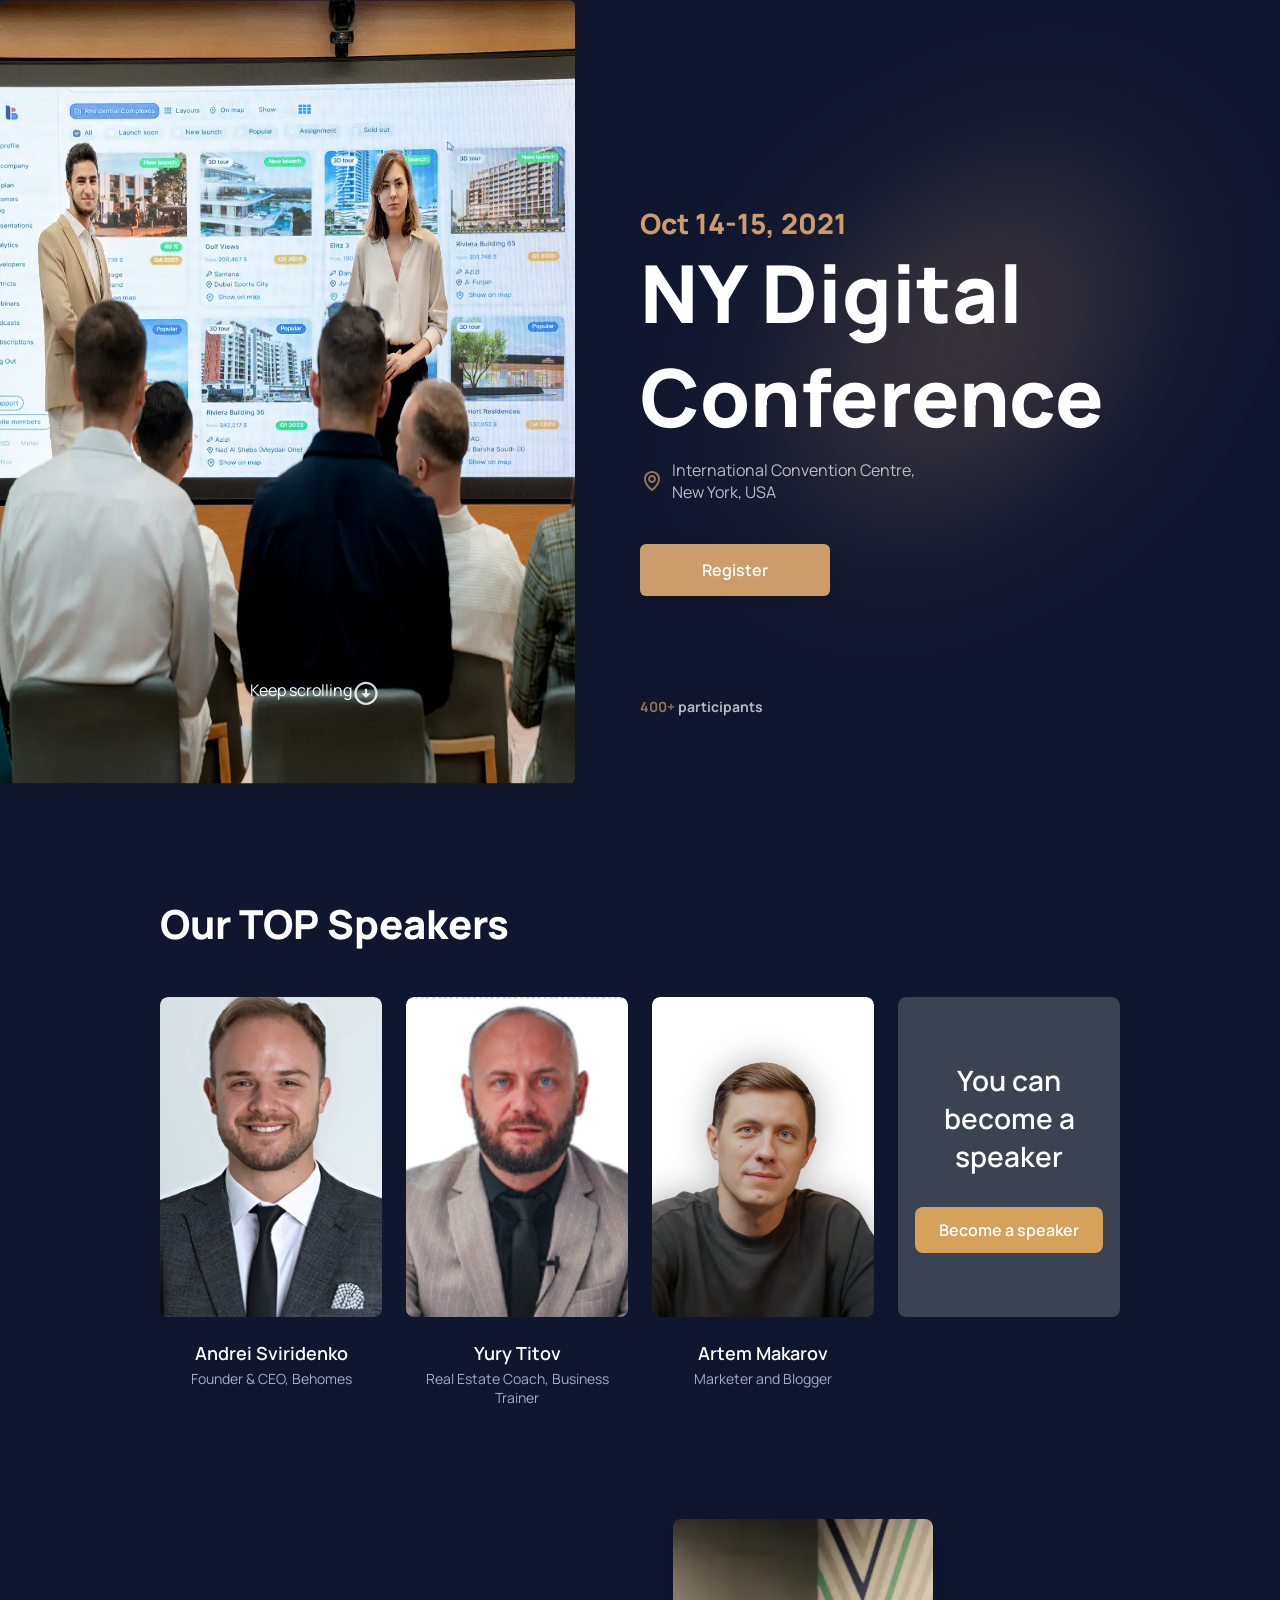
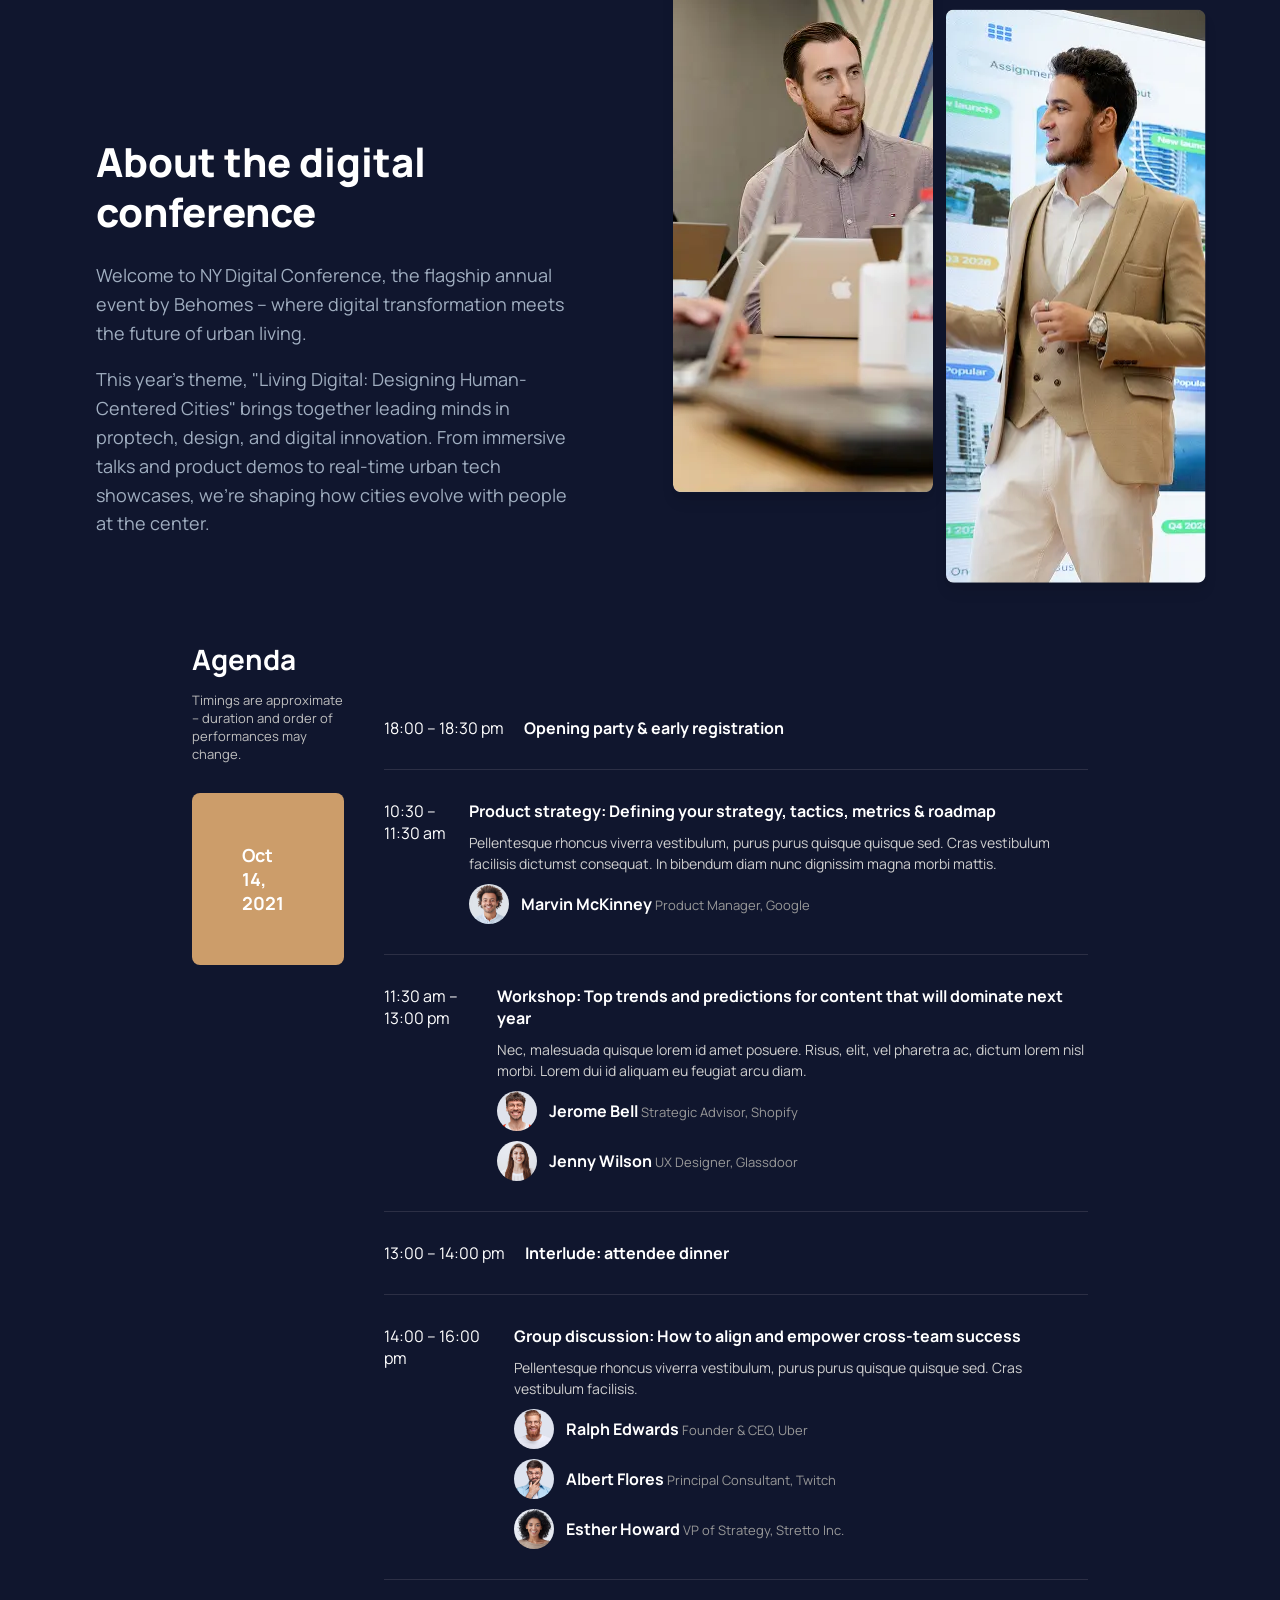
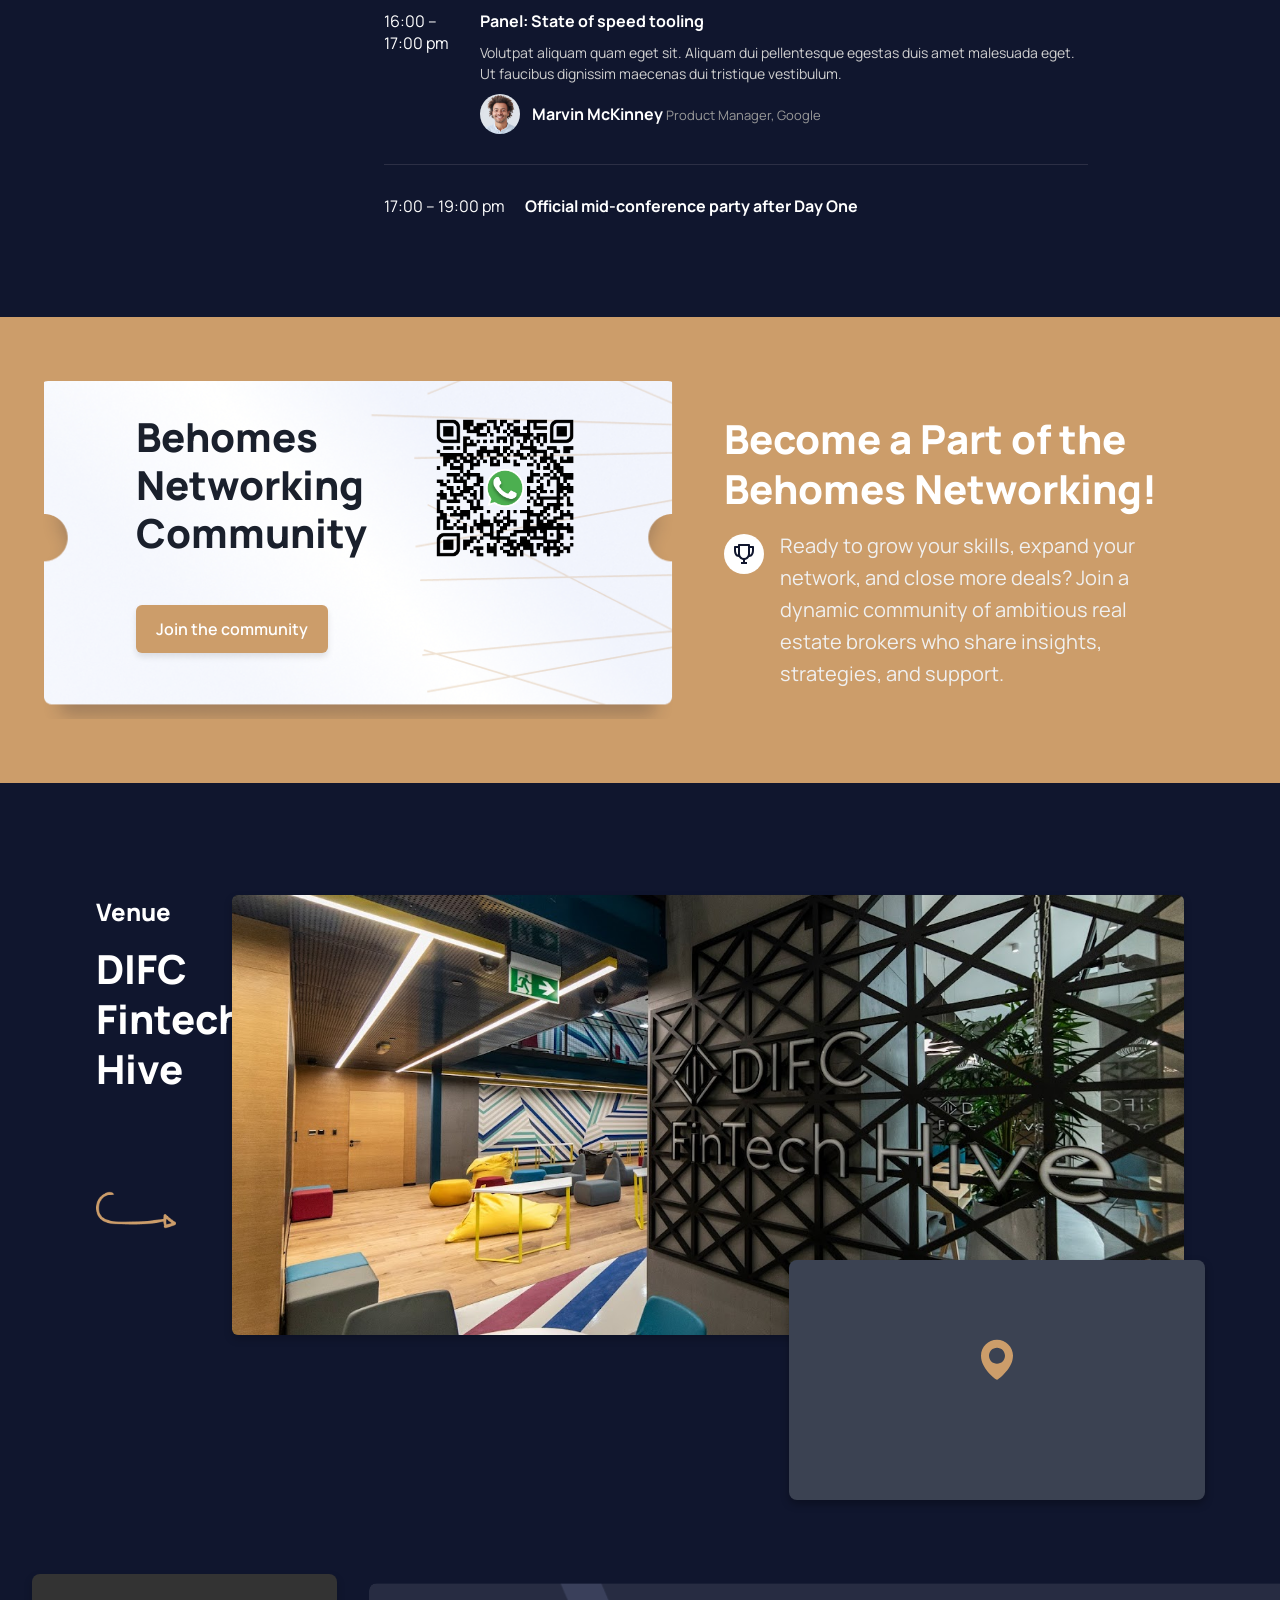
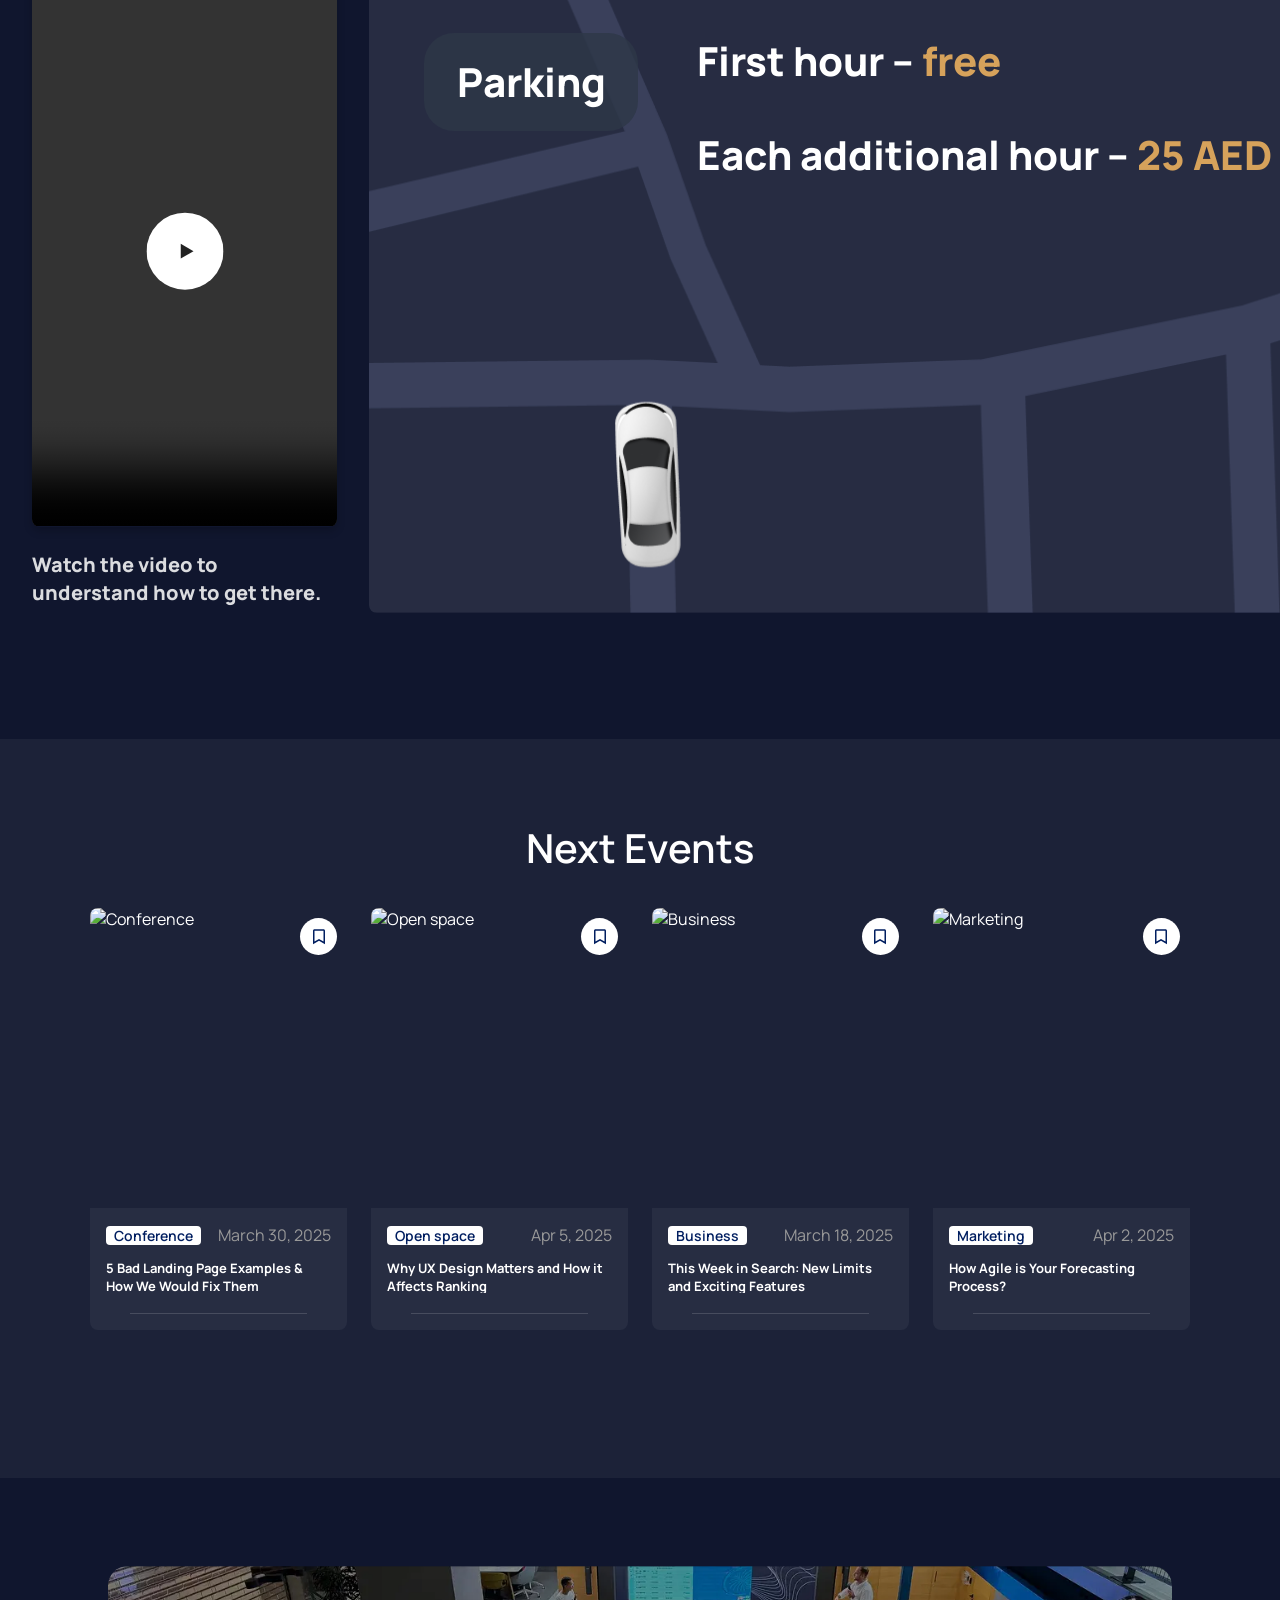
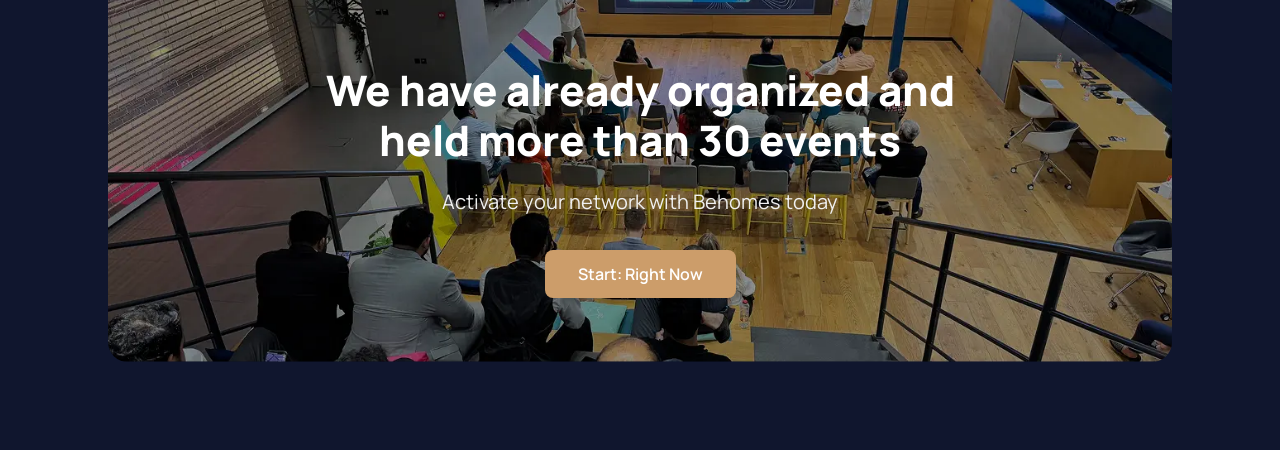
==== index.html @ 31ccacf6 "fixed" ====
<!DOCTYPE html>
<html lang="en">

<head>
    <meta charset="UTF-8" />
    <meta name="viewport" content="width=device-width, initial-scale=1.0" />

    <title>Behomes-project</title>
    <link rel="stylesheet" href="./style.css" />
    <!-- <link href="https://cdn.jsdelivr.net/npm/bootstrap-icons@1.10.5/font/bootstrap-icons.css" rel="stylesheet"> -->
    <link href="https://fonts.googleapis.com/css2?family=Manrope:wght@400;600;700&display=swap" rel="stylesheet">
</head>
<body>
    <!-- hero section -->
    <div class="digital-conference-section">
        <div class="conference-image-column">
            <img src="./images/12.png" alt="NY Digital Conference Event">
            <p class="scroll-hint">Keep scrolling<svg width="28" height="29" viewBox="0 0 28 29" fill="none"
                    xmlns="http://www.w3.org/2000/svg">
                    <g opacity="0.85">
                        <path
                            d="M14.0002 2.66455C7.56716 2.66572 2.3335 7.89938 2.3335 14.3324C2.3335 20.7642 7.56716 25.9979 14.0002 25.9991C20.4332 25.9991 25.6668 20.7654 25.6668 14.3324C25.6668 7.89938 20.4343 2.66572 14.0002 2.66455ZM14.0002 23.6657C8.854 23.6645 4.66683 19.4774 4.66683 14.3324C4.66683 9.18622 8.854 4.99905 14.0002 4.99788C19.1463 4.99905 23.3335 9.18622 23.3335 14.3324C23.3335 19.4785 19.1463 23.6657 14.0002 23.6657Z"
                            fill="white" />
                        <path
                            d="M15.1666 9.67261H12.8333V14.3393H9.32275L13.9953 19.0118L18.6666 14.3393H15.1666V9.67261Z"
                            fill="white" />
                    </g>
                </svg>
            </p>
        </div>
        <div class="conference-text-column">
            <span class="date">Oct 14-15, 2021</span>
            <h2 class="title">NY Digital<br>Conference</h2>
            <div class="location-description">
                <svg width="24" height="24" viewBox="0 0 24 24" fill="none" xmlns="http://www.w3.org/2000/svg">
                    <path
                        d="M12 14C14.206 14 16 12.206 16 10C16 7.794 14.206 6 12 6C9.794 6 8 7.794 8 10C8 12.206 9.794 14 12 14ZM12 8C13.103 8 14 8.897 14 10C14 11.103 13.103 12 12 12C10.897 12 10 11.103 10 10C10 8.897 10.897 8 12 8Z"
                        fill="#CC9D6A" />
                    <path
                        d="M11.4201 21.814C11.5941 21.938 11.7971 22 12.0001 22C12.2031 22 12.4061 21.938 12.5801 21.814C12.8841 21.599 20.0291 16.44 20.0001 10C20.0001 5.589 16.4111 2 12.0001 2C7.58909 2 4.00009 5.589 4.00009 9.995C3.97109 16.44 11.1161 21.599 11.4201 21.814ZM12.0001 4C15.3091 4 18.0001 6.691 18.0001 10.005C18.0211 14.443 13.6121 18.428 12.0001 19.735C10.3891 18.427 5.97909 14.441 6.00009 10C6.00009 6.691 8.69109 4 12.0001 4Z"
                        fill="#CC9D6A" />
                </svg>

                <span>International Convention Centre,<br>New York, USA</span>
            </div>
            <a href="#" class="register-button">Register</a>
            <span class="participants-count"><span>400+ </span>participants</span>
        </div>
    </div>

    <!-- Our top speakers -->
    <div class="speakers-container">
        <div class="speakers-header">
            <h2>Our TOP Speakers</h2>
        </div>

        <div class="speaker-grid">
            <div class="speaker-card">
                <img src="./images/speaker1.png" alt="Andrei Sviridenko">
                <h3>Andrei Sviridenko</h3>
                <p>Founder & CEO, Behomes</p>
            </div>


            <div class="speaker-card">
                <img src="./images/speaker2.png" alt="Yury Titov">
                <h3>Yury Titov</h3>
                <p>Real Estate Coach, Business Trainer</p>
            </div>


            <div class="speaker-card">
                <img src="./images/speaker3.png" alt="Artem Makarov">
                <h3>Artem Makarov</h3>
                <p>Marketer and Blogger</p>
            </div>


            <div class="speaker-card cta-card">
                <div class="cta-details ">
                    <p>You can become a speaker</p>
                    <a href="#" class="speaker-button">Become a speaker</a>
                </div>
            </div>
        </div>
    </div>
    <!-- About the digital conference -->
    <div class="about-conference-section">
        <div class="about-content">
            <h2>About the digital conference</h2>
            <p>Welcome to NY Digital Conference, the flagship annual event by Behomes – where digital transformation
                meets the future of urban living.</p>
            <p>This year's theme, "Living Digital: Designing Human-Centered Cities" brings together leading minds in
                proptech, design, and digital innovation. From immersive talks and product demos to real-time urban tech
                showcases, we're shaping how cities evolve with people at the center.</p>
        </div>
        <div class="about-images">
            <img src="./images/14.png" alt="Conference Participant 1" class="img-main">
            <img src="./images/13.png" alt="Conference Participant 2" class="img-overlap">
        </div>
    </div>
    <!-- Agenda section -->
    <div class="container-agenda">
        <div class="sidebar">
            <h2>Agenda</h2>
            <p>Timings are approximate – duration and order of performances may change.</p>
            <div class="date-box">Oct 14, 2021</div>
        </div>
        <div class="agenda">
            <div class="item">
                <div class="time">18:00 – 18:30 pm</div>
                <div class="content">
                    <h3>Opening party & early registration</h3>
                </div>
            </div>

            <div class="item">
                <div class="time">10:30 – 11:30 am</div>
                <div class="content">
                    <h3>Product strategy: Defining your strategy, tactics, metrics & roadmap</h3>
                    <p>
                        Pellentesque rhoncus viverra vestibulum, purus purus quisque quisque 
                        sed. Cras vestibulum facilisis dictumst consequat. In bibendum diam 
                        nunc dignissim magna morbi mattis.
                    </p>
                    <div class="speaker">
                        <img src="./images/1.jpg" alt="Marvin McKinney" />
                        <div>
                            <strong>Marvin McKinney</strong>
                            <span>Product Manager, Google</span>
                        </div>
                    </div>
                </div>
            </div>

            <div class="item">
                <div class="time">11:30 am – 13:00 pm</div>
                <div class="content">
                    <h3>Workshop: Top trends and predictions for content that will dominate next year</h3>
                    <p>
                        Nec, malesuada quisque lorem id amet posuere. Risus, elit, vel pharetra
                        ac, dictum lorem nisl morbi. Lorem dui id aliquam eu feugiat arcu diam.
                    </p>
                    <div class="speakers">
                        <div class="speaker">
                            <img src="./images/2.jpg" alt="Jerome Bell" />
                            <div>
                                <strong>Jerome Bell</strong>
                                <span>Strategic Advisor, Shopify</span>
                            </div>
                        </div>
                        <div class="speaker">
                            <img src="./images/3.jpg" alt="Jenny Wilson" />
                            <div>
                                <strong>Jenny Wilson</strong>
                                <span>UX Designer, Glassdoor</span>
                            </div>
                        </div>
                    </div>
                </div>
            </div>

            <div class="item">
                <div class="time">13:00 – 14:00 pm</div>
                <div class="content">
                    <h3>Interlude: attendee dinner</h3>
                </div>
            </div>

            <div class="item">
                <div class="time">14:00 – 16:00 pm</div>
                <div class="content">
                    <h3>Group discussion: How to align and empower cross-team success</h3>
                    <p>
                        Pellentesque rhoncus viverra vestibulum, purus purus quisque quisque sed. Cras vestibulum
                        facilisis.
                    </p>
                    <div class="speakers">
                        <div class="speaker">
                            <img src="./images/4.jpg" alt="Ralph Edwards" />
                            <div>
                                <strong>Ralph Edwards</strong>
                                <span>Founder & CEO, Uber</span>
                            </div>

                        </div>
                        <div class="speaker">
                            <img src="./images/5.jpg" alt="Albert Flores" />
                            <div>
                                <strong>Albert Flores</strong>
                                <span>Principal Consultant, Twitch</span>
                            </div>
                        </div>
                       
                        <div class="speaker">
                            <img src="./images/6.jpg" alt="Esther Howard" />
                            <div>
                                <strong>Esther Howard</strong>
                                <span>VP of Strategy, Stretto Inc.</span>
                            </div>
                        </div>
                    </div>
                </div>
            </div>

            <div class="item">
                <div class="time">16:00 – 17:00 pm</div>
                <div class="content">
                    <h3>Panel: State of speed tooling</h3>
                    <p>
                        Volutpat aliquam quam eget sit. Aliquam dui pellentesque egestas duis amet malesuada eget.
                        Ut faucibus dignissim maecenas dui tristique vestibulum.
                    </p>
                    <div class="speaker">
                        <img src="./images/1.jpg" alt="Marvin McKinney" />
                        <div>
                            <strong>Marvin McKinney</strong>
                            <span>Product Manager, Google</span>
                        </div>
                    </div>
                </div>
            </div>

            <div class="item">
                <div class="time">17:00 – 19:00 pm</div>
                <div class="content">
                    <h3>Official mid-conference party after Day One</h3>
                </div>
            </div>
        </div>
    </div>
    <!-- QRCode section -->
   <div class="networking-section">
        <div class="networking-container">
            <div class="qr-card-column">
                <img src="./images/bg.png" alt="White Background" class="background-image">
                <div class="qr-content-overlay">
                    <img src="./images/whatsup.png" alt="QR Code" class="qr-code">
                    <div class="text-button-group">
                        <h3>Behomes<br>Networking<br>Community</h3>
                        <a href="#" class="join-button">Join the community</a>
                    </div>
                </div>
            </div>

            <div class="networking-text-column">
                <h2>Become a Part of the<br>Behomes Networking!</h2>
                <div class="bullet-point">
                    <div class="icon-circle">
                        <svg width="20" height="20" viewBox="0 0 20 20" fill="none" xmlns="http://www.w3.org/2000/svg">
                            <path d="M19 2H16V1C16 0.447 15.553 0 15 0H5C4.447 0 4 0.447 4 1V2H1C0.447 2 0 2.447 0 3V6C0 10.31 1.799 12.91 4.819 13.012C5.699 14.521 7.215 15.609 9 15.91V18H7V20H13V18H11V15.91C12.784 15.608 14.301 14.52 15.181 13.012C18.201 12.91 20 10.31 20 6V3C20 2.447 19.553 2 19 2ZM2 6V4H4V10.021V10.83C2.216 10.078 2 7.299 2 6ZM10 14C7.794 14 6 12.206 6 10V2H14V10C14 12.206 12.206 14 10 14ZM16 10.83V10.021V4H18V6C18 7.299 17.784 10.078 16 10.83Z" fill="#10162E"/>
                        </svg>
                    </div>
                    <p>Ready to grow your skills, expand your network, and close more deals?
                    Join a dynamic community of ambitious real estate brokers who share insights, strategies, and
                        support.</p>
                </div>
            </div>
        </div> 
    </div>
    <!-- map section -->
    <div class="map-section">
        <div class="map-header">
            <h2>Venue</h2>
            <p>DIFC Fintech Hive</p>
            <img src="./images/arrow.png" alt="Arrow" class="arrow-image">
        </div>
        <div class="map-content">
            <img src="./images/16.jpg" alt="Venue Image">

            <div class="map-container">
                <iframe
                    src="https://www.google.com/maps/embed?pb=!1m18!1m12!1m3!1d3023.123456789012!2d-74.0060!3d40.7128!2m3!1f0!2f0!3f0!3m2!1i1024!2i768!4f13.1!3m3!1m2!1s0x89c259afc9a12345%3A0x123456789abcdef0!2sInternational%20Convention%20Centre%2C%20New%20York%2C%20USA!5e0!3m2!1sen!2sin!4v1616161616161"
                    width="100%" height="100%" style="border:0;" allowfullscreen="" loading="lazy"></iframe>
                                  <svg class="map-pin" width="32" height="41" viewBox="0 0 32 41" fill="none" xmlns="http://www.w3.org/2000/svg">
    <path fill-rule="evenodd" clip-rule="evenodd" d="M16.0002 40.6768C15.5942 40.6768 15.1882 40.5528 14.8402 40.3048C14.2322 39.8748 -0.0578239 29.5568 0.000176075 16.6668C0.000176075 7.85476 7.17817 0.676758 16.0002 0.676758C24.8222 0.676758 32.0002 7.85476 32.0002 16.6768C32.0582 29.5568 17.7682 39.8748 17.1602 40.3048C16.8122 40.5528 16.4062 40.6768 16.0002 40.6768ZM16 24.6768C20.4183 24.6768 24 21.095 24 16.6768C24 12.2585 20.4183 8.67676 16 8.67676C11.5817 8.67676 8 12.2585 8 16.6768C8 21.095 11.5817 24.6768 16 24.6768Z" fill="#CC9D6A"/>
  </svg>
            </div>
        </div>
    </div>
    <!-- parking section -->
    <div class="parking-section-container">
        <div class="parking-content-wrapper">
            <div class="video-block">
                <div class="video-wrapper">
                    <video controls>
                        <source src="https://www.w3schools.com/html/mov_bbb.mp4" type="video/mp4">
                        Your browser does not support the video tag.
                    </video>
                    <svg class="play-icon" width="77" height="78" viewBox="0 0 77 78" fill="none" xmlns="http://www.w3.org/2000/svg">
                        <rect y="0.678711" width="77" height="77" rx="38.5" fill="white"/>
                        <path d="M47 39.1787L34.25 46.5399L34.25 31.8175L47 39.1787Z" fill="#222222"/>
                    </svg>
                </div>
                <p class="video-caption">Watch the video to understand how to get there.</p>
            </div>

            <div class="image-text-block">
                <img src="./images/on map (2).png" alt="Parking Map Image">
                <div class="text-overlay">
                <div class="parking-keyword-box">
                    <h3>Parking</h3>
                </div>
                <div class="cost-details">
                    <p>First hour – <span class="highlight">free</span></p>
                    <br><br>
                    <p>Each additional hour – <span class="highlight">25 AED</span></p>
                </div>
                </div>
            </div>
        </div>
    </div>
    <!-- Next Event section -->
    <div class="containe-events">
        <h2 class="section-heading">Next Events</h2>
        <div class="grid-container">

            <!-- Event Card 1 -->
            <div class="event-card">
                <img src="./images/8.jpg" alt="Conference">
                <div class="card-icon">
                    <svg width="12" height="16" viewBox="0 0 12 16" fill="none" xmlns="http://www.w3.org/2000/svg">
<path d="M10.5 0.178711H1.5C0.67275 0.178711 0 0.851461 0 1.67871V5.63571V6.17871V15.1787L6 11.7497L12 15.1787V6.17871V5.63571V1.67871C12 0.851461 11.3273 0.178711 10.5 0.178711ZM10.5 12.5935L6 10.0225L1.5 12.5935V6.17871V5.63571V1.67871H10.5V5.63571V6.17871V12.5935Z" fill="#011E60"/>
</svg>

                </div>
                <div class="card-content">
                    <div class="card-meta">
                        <span class="tag-label">Conference</span>
                        <span>March 30, 2025</span>
                    </div>
                    <h3 class="card-title">5 Bad Landing Page Examples & How We Would Fix Them</h3>
                    <hr class="divider">
                </div>
                
            </div>

            <!-- Event Card 2 -->
            <div class="event-card">
                <img src="./images/9.jpg" alt="Open space">
                <div class="card-icon">
                    <svg width="12" height="16" viewBox="0 0 12 16" fill="none" xmlns="http://www.w3.org/2000/svg">
<path d="M10.5 0.178711H1.5C0.67275 0.178711 0 0.851461 0 1.67871V5.63571V6.17871V15.1787L6 11.7497L12 15.1787V6.17871V5.63571V1.67871C12 0.851461 11.3273 0.178711 10.5 0.178711ZM10.5 12.5935L6 10.0225L1.5 12.5935V6.17871V5.63571V1.67871H10.5V5.63571V6.17871V12.5935Z" fill="#011E60"/>
</svg>

                </div>
                <div class="card-content">
                    <div class="card-meta">
                        <span class="tag-label">Open space</span>
                        <span>Apr 5, 2025</span>
                    </div>
                    <h3 class="card-title">Why UX Design Matters and How it Affects Ranking</h3>
                      <hr class="divider">
                </div>
              
            </div>

            <!-- Event Card 3 -->
            <div class="event-card">
                <img src="./images/10.png" alt="Business">
                <div class="card-icon">
                   <svg width="12" height="16" viewBox="0 0 12 16" fill="none" xmlns="http://www.w3.org/2000/svg">
<path d="M10.5 0.178711H1.5C0.67275 0.178711 0 0.851461 0 1.67871V5.63571V6.17871V15.1787L6 11.7497L12 15.1787V6.17871V5.63571V1.67871C12 0.851461 11.3273 0.178711 10.5 0.178711ZM10.5 12.5935L6 10.0225L1.5 12.5935V6.17871V5.63571V1.67871H10.5V5.63571V6.17871V12.5935Z" fill="#011E60"/>
</svg>

                </div>
                <div class="card-content">
                    <div class="card-meta">
                        <span class="tag-label">Business</span>
                        <span>March 18, 2025</span>
                    </div>
                    <h3 class="card-title">This Week in Search: New Limits and Exciting Features</h3>
                    <hr class="divider">
                </div>
                
            </div>

            <!-- Event Card 4 -->
            <div class="event-card">
                <img src="./images/11.png" alt="Marketing">
                <div class="card-icon">
                 <svg width="12" height="16" viewBox="0 0 12 16" fill="none" xmlns="http://www.w3.org/2000/svg">
<path d="M10.5 0.178711H1.5C0.67275 0.178711 0 0.851461 0 1.67871V5.63571V6.17871V15.1787L6 11.7497L12 15.1787V6.17871V5.63571V1.67871C12 0.851461 11.3273 0.178711 10.5 0.178711ZM10.5 12.5935L6 10.0225L1.5 12.5935V6.17871V5.63571V1.67871H10.5V5.63571V6.17871V12.5935Z" fill="#011E60"/>
</svg>

                </div>
                <div class="card-content">
                    <div class="card-meta">
                        <span class="tag-label">Marketing</span>
                        <span>Apr 2, 2025</span>
                    </div>
                    <h3 class="card-title">How Agile is Your Forecasting <br> Process?</h3>
                    <hr class="divider">
                </div>
           
            </div>

        </div>
    </div>

    <!-- last section -->
    <div class="events-organized-section">
        <div class="content-wrapper">
            <h2>We have already organized and held more than 30 events</h2>
            <p>Activate your network with Behomes today</p>
            <a href="#" class="start-button">Start: Right Now</a>
        </div>
    </div>
</body>

</html>
---- style.css ----
/* hero section */
        html, body {
            margin: 0;
            padding: 0;
            overflow-x: hidden;
            width: 100%;
            background: #10162E;
            color: #ffffff;
            font-family: 'Manrope';
            }
       .digital-conference-section {
            display: flex;
            flex-direction: row;
            width: 100%;
            overflow: hidden;
            color: #ffffff;
            margin-bottom: 80px;
            box-sizing: border-box;
            max-height: 100vh;    
             
        }
        .conference-image-column {
            flex: 1;
            min-height: 300px; 
            position: relative;
            

        }
        .conference-image-column p {
            position: absolute;
            bottom: 60px;
            left:250px;
            font-size: 16px;
            font-family: 400;
            display: flex;
            
        }

        .conference-image-column img {
            width:100%;
            height:100%;
            border-radius: 6px;
            
        }
        .conference-text-column {
            flex: 1; 
            padding: 65px; 
            display: flex;
            flex-direction: column;
            justify-content: center;
            align-items: flex-start; 
            text-align: left;
            box-sizing: border-box;
            margin-top: 140px;
            position: relative; 
            z-index: 1;
              
        }
       .conference-text-column::before {
            content: "";
            position: absolute;
            top: 50%;
            left: 50%;
            width: 400px;
            height: 600px;
            background: radial-gradient(ellipse at center, rgba(204, 157, 106, 0.3) 0%, rgba(204, 157, 106, 0) 70%);
            transform: translate(-40%, -70%) rotate(45deg);
            filter: blur(60px);
            z-index: -1;
            pointer-events: none;
}
        .conference-text-column .date {
            font-weight: 800;
            font-size: 28px; 
            line-height: 130%;
            letter-spacing: 0px;
            color: #CC9D6A;
        }

        .conference-text-column .title {
            font-weight: 800;
            font-size: 80px; 
            line-height: 130%;
            letter-spacing: 0px;
            color: #ffffff;
            margin: 0;
        }

        .conference-text-column .location-description {
            display: flex;
            align-items: center; 
            gap: 0.5rem; 
            width: 100%;
            max-width: 440px; 
            height: 64px; 
            color: #ffffff;
            opacity: 0.7; 
            font-size: 1rem;
            font-weight: 400;
        }

        .conference-text-column .location-description svg {
            flex-shrink: 0; 
            width: 24px; 
            height: 24px; 
        }
        .register-button {
            width: 190px;
            height: 52px;
            border-radius: 6px;
            background: #CC9D6A; 
            color: #fff; 
            font-weight: 600;
            font-size: 1rem;
            text-decoration: none;
            display: flex;
            justify-content: center;
            align-items: center;
            transition: background-color 0.3s ease;
           margin-top: 31px;
            box-shadow: 0 4px 6px rgba(0, 0, 0, 0.1);
        }
        .participants-count {
            font-weight: 700;
            font-size: 14px; 
            line-height: 160%;
            letter-spacing: 0px;
            color: #ffffff;
            opacity: 0.7;
            margin-top: 100px;
        }
        .participants-count span{
            color: #CC9D6A;
        }

        @media (max-width: 1024px) {
        .digital-conference-section {
            flex-direction: column;
            position: relative;
        }

        .conference-image-column {
            width: 100%;
            height: 100vh;
        }

        .conference-image-column img {
            width: 100%;
            height: 100%;
            object-fit: cover;
        }

        .conference-text-column {
            position: absolute;
            bottom: 0;
            left: 0;
            padding: 1.5rem;
            width: 100%;
            background: linear-gradient(to top, rgba(0, 0, 0, 0.75), transparent);
            z-index: 2;
        }

        .conference-text-column .title {
            font-size: 1rem;
        }
        .participants-count {
            margin-top: 0.5rem;
        }
        .scroll-hint {
         opacity: 0;
        }
        
        }
/* <!-- Our top speakers --> */
.speakers-container {
    width: 80%;
    margin: auto;
    padding: 2rem;
    box-sizing: border-box;
}

.speakers-header {
    display: flex;
    align-items: center;
    margin-bottom: 46px;
    flex-wrap: wrap;
    gap: 1rem;
}

.speakers-header h2 {
    font-size: 40px;
    font-weight: 800;
    margin: 0;
}
.speaker-grid {
    display: grid;
    gap: 1.5rem;
    grid-template-columns: repeat(auto-fit, minmax(250px, 1fr));
}

@media (min-width: 640px) {
    .speaker-grid {
        grid-template-columns: repeat(2, 1fr);
    }
}

@media (min-width: 1024px) {
    .speaker-grid {
        grid-template-columns: repeat(4, 1fr);
    }
}

.speaker-card {
    border-radius: 0.5rem;
    overflow: hidden;
    padding-bottom: 1rem;
    text-align: center;
    display: flex;
    flex-direction: column;
    align-items: center;
}

.speaker-card.cta-card {
  .speaker-card.cta-card {
    background-color: #3b4252;
    padding: 0;
    justify-content: flex-start;
}
 
}
.speaker-card.cta-card .cta-details {
    width: 100%;
    height: 320px;
    display: flex;
    flex-direction: column;
    justify-content: center;
    align-items: center;
    border-radius: 0.5rem ;
    margin-bottom: 1rem;
    background-color: #3b4252;
}

.speaker-card.cta-card .cta-details .speaker-button {
    margin-top: 1rem;
    padding: 0.75rem 1.5rem;
    background-color: #d6a25b;
    color: #fff;
    border-radius: 0.5rem;
    text-decoration: none;
    font-weight: 600;
    font-size: 1rem;
    transition: background-color 0.3s ease;
}
.speaker-card.cta-card .cta-details p {
    font-size: 28px;
    font-weight: 600;
    margin-bottom: 1rem;
    color: #ffffff;
}
 .speaker-card img {
    width: 100%; 
    height: 320px;
    object-fit: cover;
    border-radius: 0.5rem ;
    margin-bottom: 1rem;
}

.cta-details {
    width: 100%; 
    height: 320px;
    border-radius: 0.5rem ;
    margin-bottom: 1rem;
    display: flex;
    flex-direction: column;
    justify-content: center;
    align-items: center;
}
.speaker-card h3 {
    font-size: 18px;
    font-weight: 600;
    margin: 0.5rem 0 0.25rem 0;
    color: #ffffff;
}

.speaker-card p {
    font-size: 14px;
    font-weight: 400;
    color: #a0aec0;
    margin: 0;
    padding: 0 1rem;
}

/* <!-- About the digital conference --> */
        .about-conference-section {

            width: 90%; 
            margin: 0 auto;
            padding: 2rem;
            display: flex;
            flex-direction: column; 
            align-items: center; 
            justify-content: center;
            gap: 3rem; 
            box-sizing: border-box;
        }

        .about-content {
            flex: 1; 
            max-width: 600px; 
            text-align: center; 
            margin-top: 185px;
        }

        .about-content h2 {
            font-weight: 800;
            font-size: 40px; 
            line-height: 125%;
            letter-spacing: 0px;
            margin-bottom: 1.5rem;
            color: #ffffff;
        }

        .about-content p {
            font-weight: 400;
            font-size: 18px;
            line-height: 160%;
            letter-spacing: 0px;
            color: #a0aec0; 
            margin-bottom: 1rem;
        }

        .about-images {
            position: relative;
            width: 511px; 
            height: 664px;
            flex-shrink: 0;
            box-sizing: border-box;
        }
        .about-images img {
            position: absolute;
            width: 260px; 
            height: 574px; 
            border-radius: 8px; 
            object-fit: cover;
            box-shadow: 0 10px 15px -3px rgba(0, 0, 0, 0.1), 0 4px 6px -2px rgba(0, 0, 0, 0.05);
           
        }
        .about-images .img-main {
            top: 90.34px; 
            left: 251px; 
            z-index: 2; 
            margin: 0 21.5px;
        }

        .about-images .img-overlap {
            top: 0;
            left: 0; 
            z-index: 1; 
        }

        /* Responsive adjustments for larger screens */
        @media (min-width: 768px) {
            .about-conference-section {
                flex-direction: row; 
                align-items: flex-start;
                gap: 4rem;
                padding: 4rem 2rem; 
            }

            .about-content {
                text-align: left; 
                padding-right: 2rem; 
            }

            .about-images {
                width: 511px;
                height: 664px;
                position: relative; 
                display: block;
                gap: 0; 
            }
            .about-images img {
                position: absolute;
                width: 260px; 
                height: 574px; 
            }
            .about-images .img-main {
                top: 90.34px; 
                left: 251px;
            }
            .about-images .img-overlap {
                top: 0; 
                left: 0; 
            }
        }

        /* Responsive adjustments for smaller screens */
        @media (max-width: 767px) {
            .about-conference-section {
                padding: 1.5rem;
                gap: 2rem; 
            }
            .about-content {
                max-width: 100%;
            }
            .about-content h2 {
                font-size: 32px;
            }
            .about-content p {
                font-size: 16px; 
            }

            .about-images {
                width: 100%; 
                height: auto; 
                position: static;
                flex-direction: column;
                gap: 24px; 
            }
            .about-images img {
                width: 100%; 
                height: 400px;
                object-fit: cover;
                position: static; 
            }
            /* Remove specific top/left positioning for mobile images */
            .about-images .img-main,
            .about-images .img-overlap {
                top: auto;
                left: auto;
                right: auto;
                bottom: auto;
            }
        }
/* <!-- Agenda section --> */

.container-agenda {
    width: 70%;
    display: flex;
    margin: 0 auto;
    padding: 40px 20px;
    margin-bottom: 30px;
}

.sidebar {
    width: 30%;
    padding-right: 40px;
}

.sidebar h2 {
    font-size: 28px;
    margin-bottom: 10px;
}

.sidebar p {
    font-size: 13px;
    color: #c0c0c0;
}

.date-box {
    background-color: #CC9D6A;
    color: white;
    padding: 50px;
    margin-top: 30px;
    font-weight: bold;
    font-size: 18px;
    width: fit-content;
    border-radius: 8px;
}

.agenda {
    display: flex;
    flex-direction: column;
    margin: 0;
    padding: 0;
}
.sidebar{
    margin-top: -70px;
}
.item {
    display: flex;
    gap: 20px;
}

.item {
  display: flex;
  align-items: flex-start;
  gap: 20px;
  padding-block: 30px; 
  border-bottom: 1px solid #2c2f45;
}

.item:last-child {
    border-bottom: none;
}


.item {
    display: flex;
    align-items: flex-start;
    gap: 20px;
    padding-bottom: 30px;
    border-bottom: 1px solid #2c2f45;
}

.content {
    display: flex;
    flex-direction: column;
    gap: 10px; 
}

.content h3 {
    margin: 0;
    font-size: 16px;
}

.content p {
    font-size: 14px;
    line-height: 1.5;
    color: #cfcfcf;
     margin: 0;
}
.speakers {
 display: flex;
    flex-direction: column;
    gap: 10px;
}

.speaker,
.speakers .speaker {
 display: flex;
    align-items: center;
    gap: 12px;
}

.speaker img {
    width: 40px;
    height: 40px;
    border-radius: 50%;
}

.speaker span {
    color: #999;
    font-size: 13px;
}




@media (max-width: 992px) {
    .container-agenda {
        flex-direction: column;
        width: 90%;
        padding: 20px;
    }

    .sidebar {
        width: 100%;
        padding-right: 0;
        margin-bottom: 30px;
        text-align: center;
    }

    .date-box {
        padding: 30px;
        font-size: 16px;
        margin: 20px auto 0;
    }

    .agenda {
        width: 100%;
        margin-top: 30px;
    }

    .item {
        flex-direction: column;
        align-items: flex-start;
    }

    .time {
        margin-bottom: 10px;
    }

    .speakers {
        flex-direction: column;
        gap: 10px;
    }
}


@media (max-width: 576px) {
    .date-box {
        padding: 20px;
        font-size: 14px;
    }

    .content h3 {
        font-size: 15px;
    }

    .content p {
        font-size: 13px;
    }

    .speaker img {
        width: 32px;
        height: 32px;
    }

    .speaker span {
        font-size: 12px;
    }
}
/* <!-- QRCode section --> */
        .networking-section {
            background-color: #CC9D6A;
            padding: 4rem 1.5rem;
            display: flex;
            justify-content: center;
            align-items: center;
            width: 100%;
            box-sizing: border-box;
        }

        .networking-container {
            max-width: 1200px;
            width: 100%;
            display: flex;
            flex-direction: column;
            gap: 3rem;
            align-items: center;
        }

        .qr-card-column {
            position: relative;
            width: 100%;
            max-width: 636px;
            height: 338px;
            display: flex;
            justify-content: center;
            align-items: center;
            flex-shrink: 0;
            box-sizing: border-box;
        }

        .qr-card-column .background-image {
            position: absolute;
            width: 100%;
            height: 100%;
            object-fit: cover;
            border-radius: 8px;
        }

        .qr-content-overlay {
            position: relative;
            z-index: 1;
            display: flex;
            flex-direction: column;
            align-items: flex-start; 
            justify-content: center; 
            width: 80%;
            height: 100%;
            padding: 1rem; 
            box-sizing: border-box;
            color: #1a202c;
        }

        .text-button-group {
            display: flex;
            flex-direction: column;
            align-items: center; 
            gap: 1rem;
        }

        .qr-content-overlay img.qr-code {
            position: static; 
            width: 120px; 
            height: 120px;
            object-fit: contain;
            margin: 1.5rem 0 1rem 0; 
            z-index: 2;
        }

        .qr-content-overlay h3 {
            font-family: 'Manrope', sans-serif;
            font-weight: 800;
            font-size: 2rem; 
            line-height: 1.2;
            margin: 0;
            text-align: center; 
            margin-bottom: 1rem; 
        }

        .join-button {
            background-color: #CC9D6A;
            color: #ffffff;
            padding: 13px 20px;
            border-radius: 6px;
            text-decoration: none;
            font-weight: 600;
            font-size: 16px;
            display: inline-block;
            transition: background-color 0.3s ease;
            box-shadow: 0 4px 6px rgba(0, 0, 0, 0.1);
            width: 80%; 
            max-width: 200px; 
            text-align: center;
        }

        .join-button:hover {
            background-color: #e0b06b;
        }

        .networking-text-column {
            flex: 1;
            text-align: center;
            max-width: 600px;
            color: #ffffff;
            display: flex;
            flex-direction: column;
            align-items: center;
        }

        .networking-text-column h2 {
            font-family: 'Manrope', sans-serif;
            font-weight: 800;
            font-size: 40px;
            line-height: 125%;
            letter-spacing: 0px;
            margin-bottom: 1rem;
        }

        .networking-text-column .bullet-point {
            display: flex;
            align-items: flex-start;
            gap: 1rem;
            margin-bottom: 1rem;
            color: #f0f0f0;
            text-align: left;
            width: 100%;
            max-width: 450px;
        }

        .networking-text-column .bullet-point .icon-circle {
            background-color: white;
            border-radius: 50%;
            width: 40px;
            height: 40px;
            display: flex;
            justify-content: center;
            align-items: center;
            flex-shrink: 0;
            margin-top: 0.25rem;
        }

        .networking-text-column .bullet-point svg {
            width: 20px;
            height: 20px;
            fill: #10162E;
        }

        .networking-text-column .bullet-point p {
            font-family: 'Manrope', sans-serif;
            font-weight: 400;
            font-size: 20px;
            line-height: 160%;
            letter-spacing: 0px;
            margin: 0;
        }
@media (min-width: 300px) and (max-width: 768px) {
    .qr-card-column {
        max-width: 636px;
        height: 450px;
       
    }
}


        @media (min-width: 768px) {
            .networking-container {
                flex-direction: row;
                justify-content: space-between;
                align-items: flex-start;
            }

            .qr-card-column {
                max-width: 636px;
                height: 338px;
            }

            .qr-content-overlay {
                padding: 2rem;
                flex-direction: column;
                align-items: flex-start; 
                justify-content: space-between; 
            }

            .text-button-group {
                align-items: flex-start; 
                gap: 0.5rem;
                margin-top: 0;
            }

            .qr-content-overlay h3 {
                text-align: left;
                font-size: 40px;
                margin-bottom: 40px; 
            }

            .qr-content-overlay img.qr-code {
                position: absolute; 
                top: 2rem;
                right: 2rem;
                width: 150px;
                height: 150px;
                margin: 0; 
            }

            .join-button {
                align-self: flex-start;
                width: auto; 
                max-width: none; 
            }

            .networking-text-column {
                text-align: left;
                align-items: flex-start;
            }
            .networking-text-column h2 {
                font-size: 40px;
            }
            .networking-text-column .bullet-point p {
                font-size: 20px;
            }
        }
        
        
/* map section */
        .map-section {
            width: 90%;
            max-width: 1296px;
            margin: 80px auto;
            display: flex;
            flex-direction: column;
            gap: 2rem;
            box-sizing: border-box;
            padding: 2rem;
            border-radius: 8px;
        }

        .map-header {
            width: 100%;
            text-align: center;
            display: flex;
            flex-direction: column;
            align-items: center;
            gap: 1rem;
        }
        .map-header h2 {
            font-family: 'Manrope', sans-serif;
            font-weight: 800;
            font-size: 24px;
            line-height: 140%;
            letter-spacing: 0px;
            color: #ffffff;
            margin: 0;
        }
        .map-header p {
            font-family: 'Manrope', sans-serif;
            font-weight: 800;
            font-size: 40px;
            line-height: 125%;
            letter-spacing: 0px;
            color: #ffffff;
            margin: 0;
        }
        .map-header .arrow-image {
            width: 80px;
            height: auto;
            margin-top: 60px;
        }
        .map-content {
            width: 100%;
            display: flex;
            flex-direction: column; 
            gap: 1.5rem;
            align-items: center; 
            position: relative; 
        }
        .map-pin {
  position: absolute;
  top: 50%; 
  left: 50%; 
  transform: translate(-50%, -100%); 
  z-index: 3;
  pointer-events: none;
}
        .map-content img {
            width: 100%;
            max-width: 952px;
            height: auto;
            border-radius: 6px;
            object-fit: cover;
            display: block;
            box-shadow: 0 4px 8px rgba(0, 0, 0, 0.2);
            position: relative; 
            z-index: 1;
        }
        .map-container {
            width: 100%; 
            max-width: 416px; 
            height: 240px;
            border-radius: 8px;
            overflow: hidden;
            box-shadow: 0 4px 8px rgba(0, 0, 0, 0.3);
            background-color: #3b4252;
            position: static; 
            transform: none; 
            margin: 0 auto; 
        }
        .map-container iframe {
            width: 100%;
            height: 100%;
            border: 0;
            display: block;
            filter: grayscale(100%) invert(80%);
            position: relative;
        }

        @media (min-width: 768px) {
            .map-section {
                flex-direction: row;
                gap: 2rem;
            }

            .map-header {
                width: 20%;
                text-align: left;
                align-items: flex-start;
                flex-direction: column;
            }

            .map-content {
                width: 80%;
                flex-direction: row;
                justify-content: flex-end;
                align-items: flex-start;
                position: relative;
            }

            .map-content img {
                width: 952px;
                height: 440px;
                position: absolute; 
                top: 0;
                right: 0;
                z-index: 1;
            }

            .map-container {
                position: absolute; 
                width: 416px; 
                height: 240px;
                bottom: -250px;
                left: 450px; 
                z-index: 2;
                transform: none; 
            }
        }

        @media (max-width: 767px) {
            .map-section {
                margin: 40px auto;
                padding: 1rem;
            }
            
            .map-header {
                flex-direction: column; 
                align-items: flex-start; 
                text-align: left;
                padding-left: 1rem; 
            }
            .map-header h2 {
                font-size: 1.5rem;
                margin-bottom: 0.5rem; 
            }
            .map-header p {
                font-size: 2rem; 
                line-height: 1.2;
            }
            .map-header .arrow-image {
                width: 60px; 
                margin-top: 1rem; 
                align-self: flex-start; 
            }
            
            .map-content {
                flex-direction: column; 
                align-items: center; 
                padding: 0 1rem; 
            }
            .map-content img {
                width: 100%; 
                height: auto; 
            }
            .map-container {
                width: 100%; 
                height: 200px;
                margin-top: 1.5rem; 
            }
        }
 /* <!-- parking section --> */
         .parking-section-container {
            max-width: 1296px;
            margin:  0 auto;
            display: flex;
            flex-direction: column;
            gap: 2rem;
            box-sizing: border-box;
          
        }

        .parking-content-wrapper {
            display: flex;
            width: 100%;
            gap: 2rem;
            border-radius: 8px;
            padding: 2rem;
            margin-top: 180px;
            align-items: center;
            overflow: hidden; 
            flex-wrap: wrap;
        }

        .video-wrapper {
            position: relative;
            padding-bottom: calc(634 / 350 * 100%);
            width: 100%;
            border-radius: 8px;
            overflow: hidden;
            box-shadow: 0 4px 8px rgba(0, 0, 0, 0.2);
         
        }

        .video-wrapper video {
            position: absolute;
            top: 0;
            left: 0;
            width: 100%;
            height: 100%;
            object-fit: cover;
        }
        .video-wrapper .play-icon {
            position: absolute;
            top: 50%;
            left: 50%;
            transform: translate(-50%, -50%);
            z-index: 3; 
            pointer-events: none; 
            transition: opacity 0.3s ease; 
        }
        .video-caption {
            font-weight: 800;
            font-size: 20px;
            line-height: 140%;
            letter-spacing: 0px;
            color: #ffffff;
            margin-top: 24px;
            width: 305px;
            height: 56px;
            opacity: 0.85;
            overflow: hidden;
            display: flex;
            align-items: center;
            justify-content: center;
            text-align: left;
        }
.video-block {
  max-width: 306px;
  display: flex;
  flex-direction: column;
  align-items: center;
  text-align: center;
}

.image-text-block {
  flex: 1;
  position: relative;
  border-radius: 8px;
  overflow: hidden;
  
}

        .image-text-block img {
            width: 100%;
            border-radius: 8px;
        }

       

        .parking-keyword-box {
            background-color: rgba(45, 55, 72, 0.8);
            border-radius: 30px;
            padding: 24px 32px;
            width: 214px;
            height: 98px;
            box-sizing: border-box;
            display: flex;
            justify-content: center;
            align-items: center;
            z-index: 2;
            position: absolute;
            top: 49.7px;
            left: 55px;
            gap: 10px;
        }

        .parking-keyword-box h3 {
            font-weight: 800;
            font-size: 40px;
            line-height: 125%;
            letter-spacing: 0px;
            margin: 0;
            color: #ffffff;
            text-align: center;
        }

        .cost-details {
            width: 587px;
            height: 150px;
            display: flex;
            flex-direction: column;
            justify-content: center;
            align-items: flex-start;
            box-sizing: border-box;
            z-index: 2;
            position: absolute;
            top: 49.7px;
            left: 328px;
        }

        .cost-details p {
            font-weight: 800;
            font-size: 40px;
            line-height: 125%;
            letter-spacing: 0px;
            margin: 0;
            color: #ffffff;
            text-align: left;
        }

        .cost-details .highlight {
            color: #d6a25b;
            font-weight: 800;
        }
.text-overlay {
    position: absolute;
    top: 0;
    left: 0;
    padding: 1rem;
    width: 100%;
    height: 100%;
    display: flex;
    flex-direction: column;
    justify-content: flex-start;
    align-items: flex-start;
    pointer-events: none; 
    z-index: 2;
}

.text-overlay .parking-keyword-box,
.text-overlay .cost-details {
    pointer-events: auto; 
}
@media (max-width: 1024px) {
  .parking-content-wrapper {
    flex-direction: column;
  align-items: center;
    gap: 2rem;
  }

  .cost-details {
    position: static;
    width: 100%;
    max-width: 100%;
    height: auto;
    padding: 1rem 0;
    align-items: center;
  }

  .cost-details p {
    font-size: 24px;
    text-align: center;
  }

  .parking-keyword-box {
    position: static;
    width: 100%;
    max-width: 300px;
    height: auto;
    padding: 1rem;
    margin-bottom: 1rem;
    align-self: center;
  }

  .parking-keyword-box h3 {
    font-size: 32px;
  }

  .video-block,
  .image-text-block {
    width: 100%;
    max-width: 100%;
  }


  .image-text-block img {
    width: 100%;
    height: auto;
    object-fit: cover;
  }
}

@media (max-width: 768px) {
  .video-caption {
    font-size: 16px;
    width: 100%;
    height: auto;
    text-align: center;
  }

  .cost-details p {
    font-size: 20px;
  }

  .parking-keyword-box h3 {
    font-size: 28px;
  }

  .play-icon {
    width: 50px;
    height: 50px;
  }
}
@media (max-width: 768px) {
    .text-overlay {
        justify-content: center;
        align-items: center;
        padding: 1rem;
        text-align: center;
    }

    .parking-keyword-box,
    .cost-details {
        position: static !important;
        background-color: transparent;
        border-radius: 12px;
        padding: 12px 16px;
        margin-bottom: 1rem;
        width: 90%;
    }

    .cost-details p {
        font-size: 16px;
        line-height: 1.4;
    }

    .parking-keyword-box h3 {
        font-size: 20px;
    }
}
@media (max-width: 480px) {
  .cost-details p {
    font-size: 18px;
    line-height: 1.4;
  }

  .parking-keyword-box {
    padding: 0.75rem;
    border-radius: 20px;
  }

  .parking-keyword-box h3 {
    font-size: 24px;
  }
}

/* <!-- Next Event section --> */
        .containe-events {
            width: 100%;
            margin-bottom: 80px;
            margin-top: 80px;
            background-color: #1C2238;
            padding: 3rem 2rem; 
            box-sizing: border-box;
        }

        .section-heading {
            font-size: 40px;
            font-weight: 600;
            color: #ffffff;
            text-align: center;
   
        }

        .grid-container {
            width: 90.42%;
            margin: 0 auto; 
            display: grid;
            gap: 1.5rem;
            grid-template-columns: repeat(1, minmax(0, 1fr));
            margin-bottom: 100px;
                 
        }

        @media (min-width: 768px) {
            .grid-container {
                grid-template-columns: repeat(2, minmax(0, 1fr));
            }
        }

        @media (min-width: 1024px) {
            .grid-container {
                grid-template-columns: repeat(4, minmax(0, 1fr));
            }
        }


        .event-card {
            position: relative;
        }

        .event-card img {
            width: 100%;
            height: 300px;
            object-fit: cover;
            border-radius: 8px 8px 0 0;
            margin: 0;
            display: block;
        }

        .card-icon {
            position: absolute;
            top: 0.625rem;
            right: 0.625rem;
            background-color: white;
            border-radius: 100px;
            padding: 0.5px;
            display: flex;
            align-items: center;
            justify-content: center;
            width: 36px;
            height: 36px;
            color: #011E60;

        }

        .card-icon svg {
            fill: currentColor;
        }

        .card-content {
            padding: 1rem;
            background-color: #272D42; 
            margin: 0;
            border-radius: 0  0 8px 8px;
        }

        .card-meta {
            display: flex;
            justify-content: space-between;
            align-items: center;   
        }
      .card-meta > span + span {
    color: #999;
}

        .card-title {
            font-size: 13px;
            color: #ffffff;
            overflow: hidden;
            text-overflow: ellipsis;
            height: 2.6em; 
        }

        .tag-label {
            background-color: #ffffff;
            color: #011E60;
            padding:0 8px;
            border-radius: 0.25rem;
            font-size: 14px;
            font-weight: 600;
        }

 
        .divider {
            width: calc(100% - 48px);
            margin: 20px 24px 0 24px;  
            opacity: 0.15;
            border: none;
            border-top: 1px solid #ffffff; 
}


        /* Responsive adjustments for mobile padding */
        @media (max-width: 767px) {
            .containe-events {
                padding: 2rem 1rem; 
            }
            .section-heading {
                font-size: 1.75rem; 
            }
        }
/* last section */
        .events-organized-section {
            max-width: 1000px; 
            margin: 88px auto;
            background-image: url('./images/15.png'); 
            background-size: cover;
            background-position: center;
            background-repeat: no-repeat;
            border-radius: 20px;
            padding: 4rem 2rem;
            display: flex;
            justify-content: center;
            align-items: center;
            text-align: center;
            position: relative;
        }
        .content-wrapper {
            position: relative;
            z-index: 2; 
            max-width: 700px;
        }

        .events-organized-section h2 {
            font-size: 42px;
            font-weight: 800;
            margin-bottom: 1rem;
            color: #ffffff;
            line-height: 1.2;
        }

        .events-organized-section p {
            font-size: 20px;
            font-weight: 400;
            color: #f0f0f0;
            margin-bottom: 2rem;
            line-height: 1.6;
        }

        .start-button {
            background-color: #CC9D6A; 
            color: white; 
            padding:13px 33px;
            border-radius: 8px;
            text-decoration: none;
            font-weight: 600;
            font-size: 16px;
            display: inline-block;
            transition: background-color 0.3s ease;
            box-shadow: 0 4px 6px rgba(0, 0, 0, 0.1);
        }
        /* Responsive adjustments */
        @media (max-width: 768px) {
            .events-organized-section {
                padding: 3rem 1rem;
            }

            .events-organized-section h2 {
                font-size: 2rem; 
            }

            .events-organized-section p {
                font-size: 1rem; 
            }

            .start-button {
                padding: 0.6rem 1.5rem; 
                font-size: 1rem; 
            }
        }
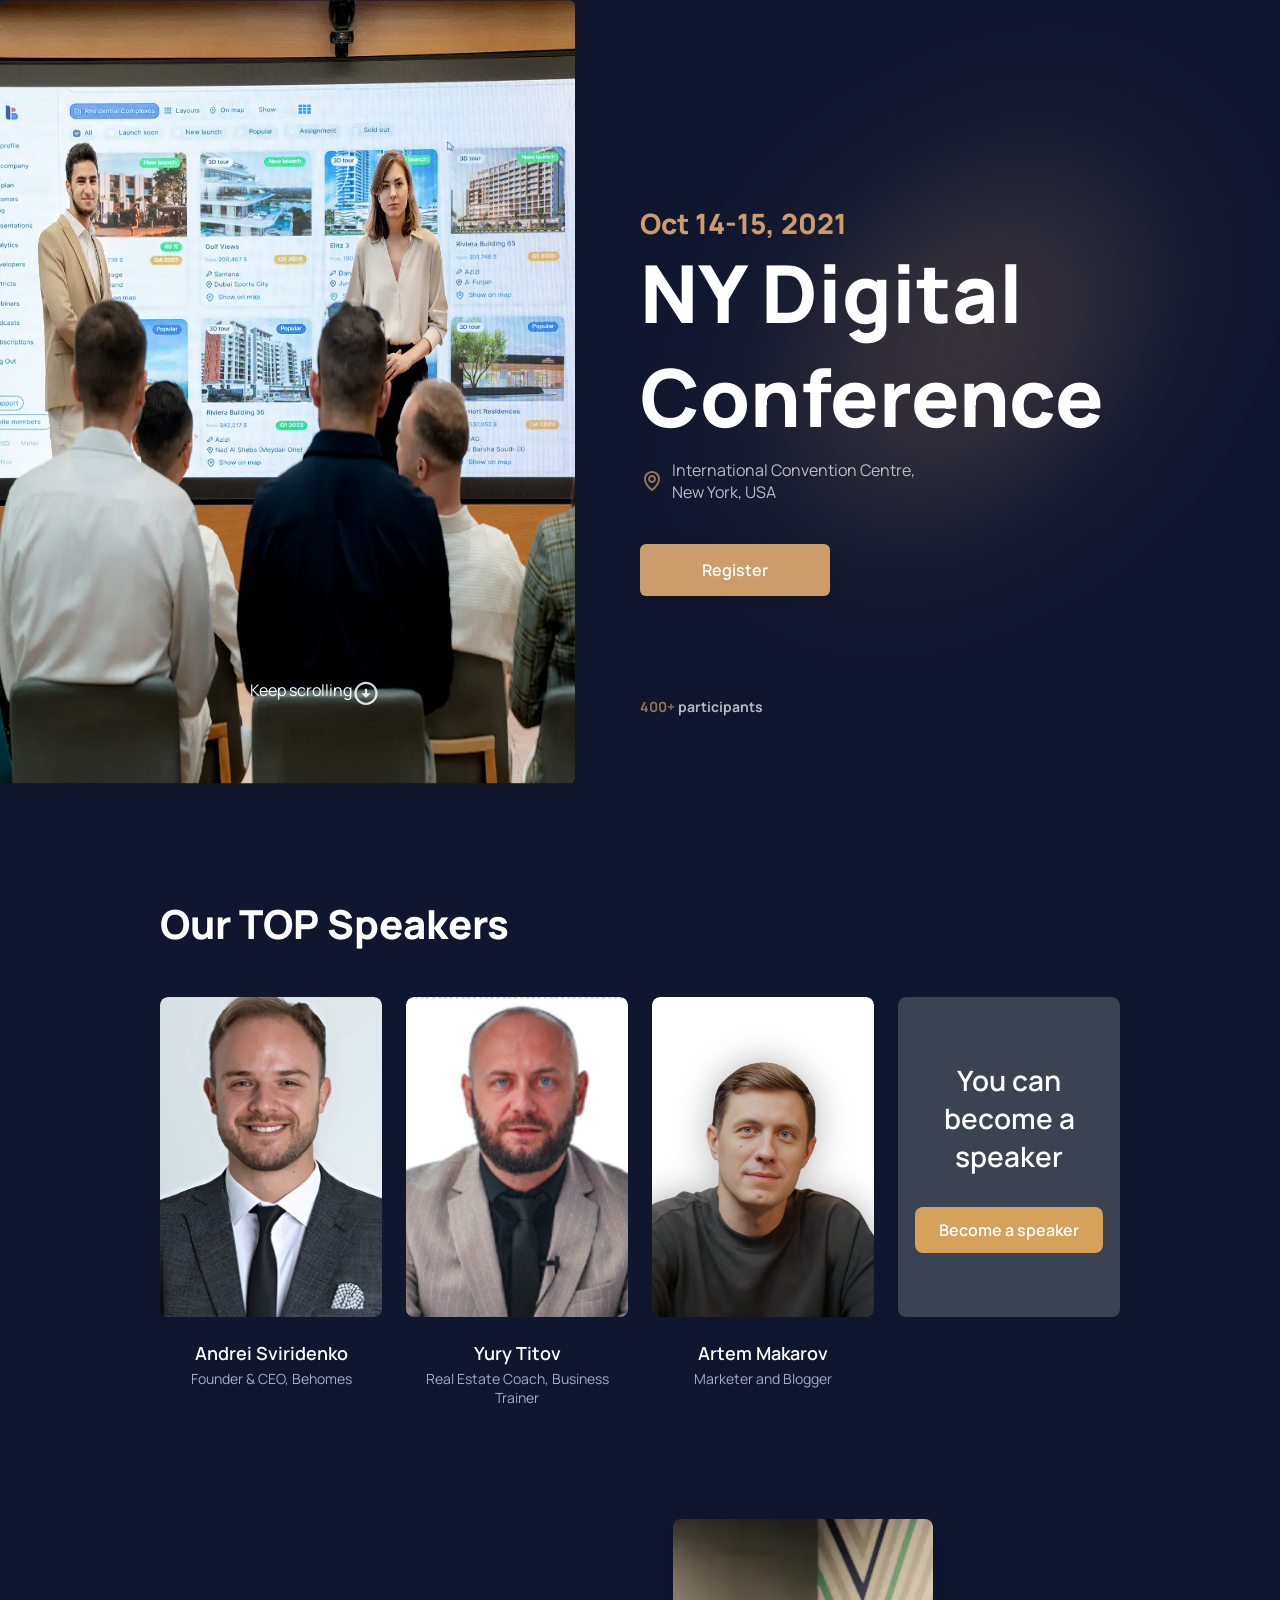
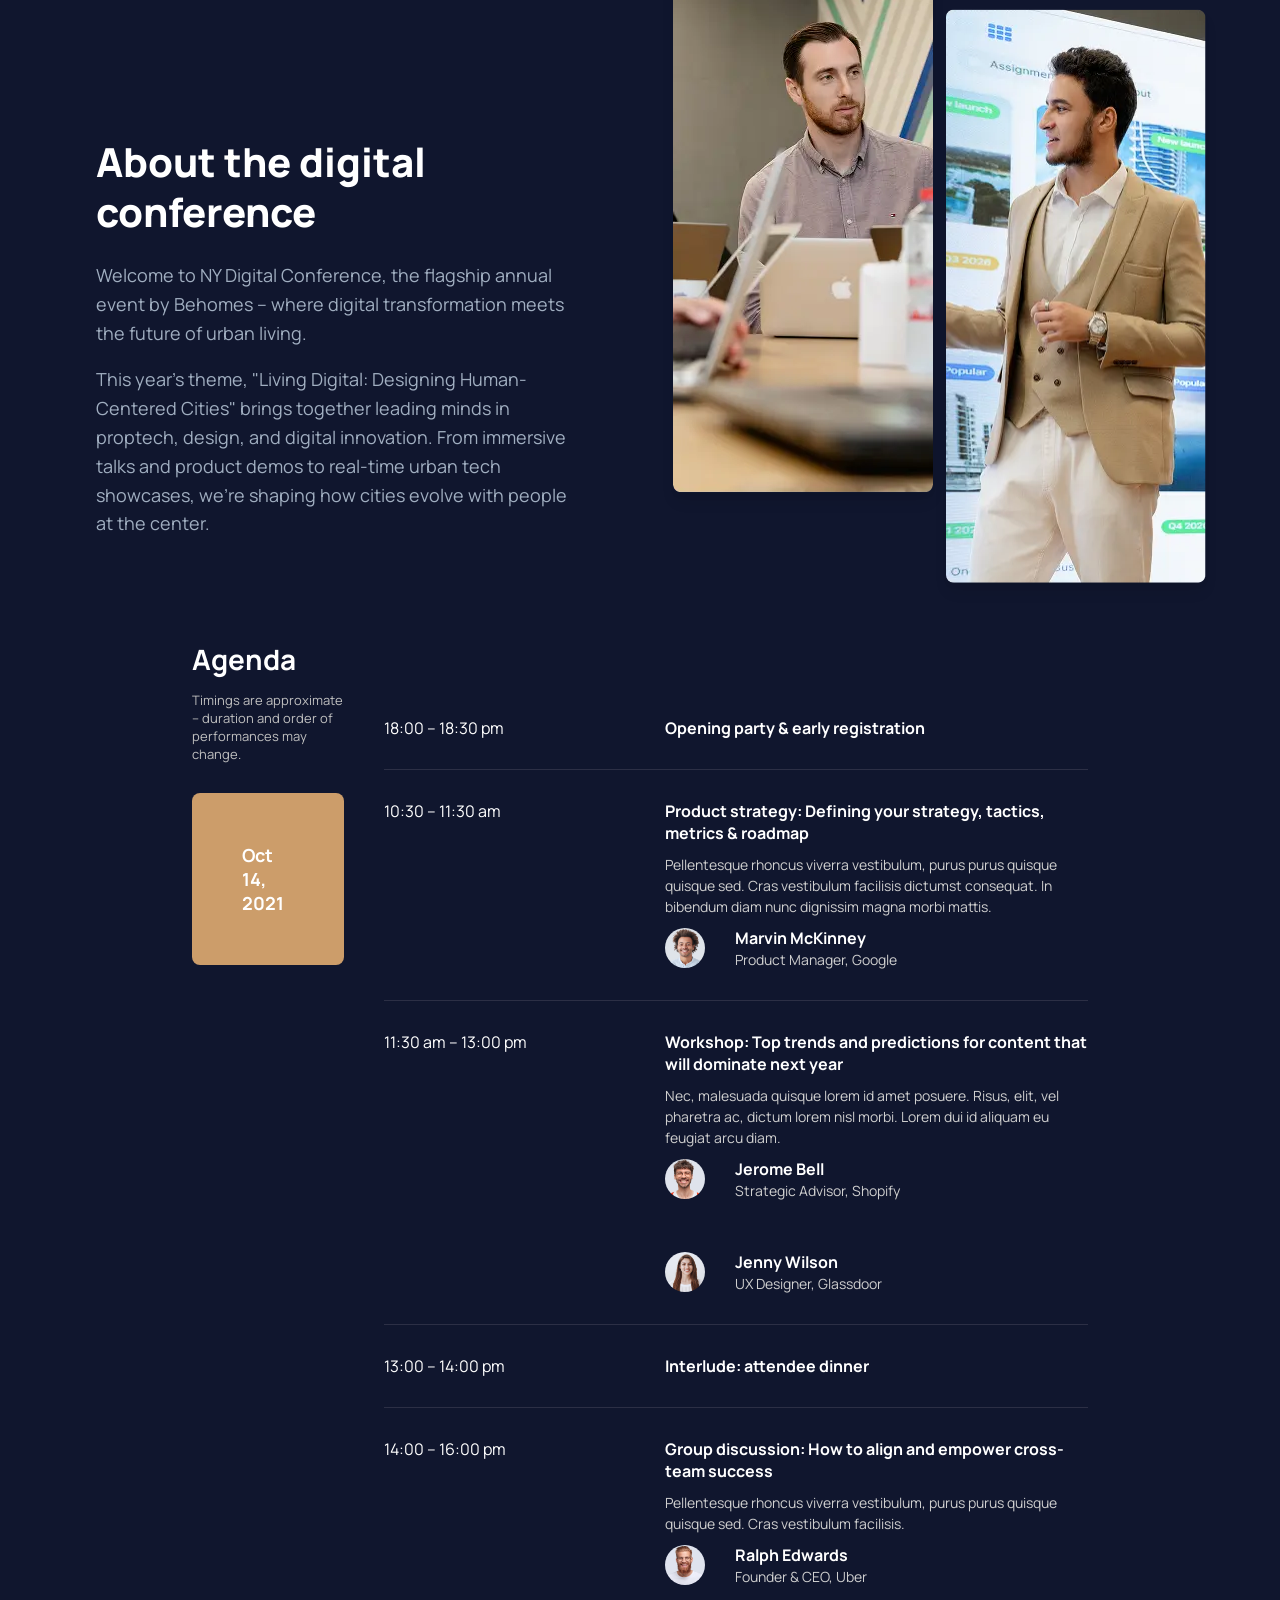
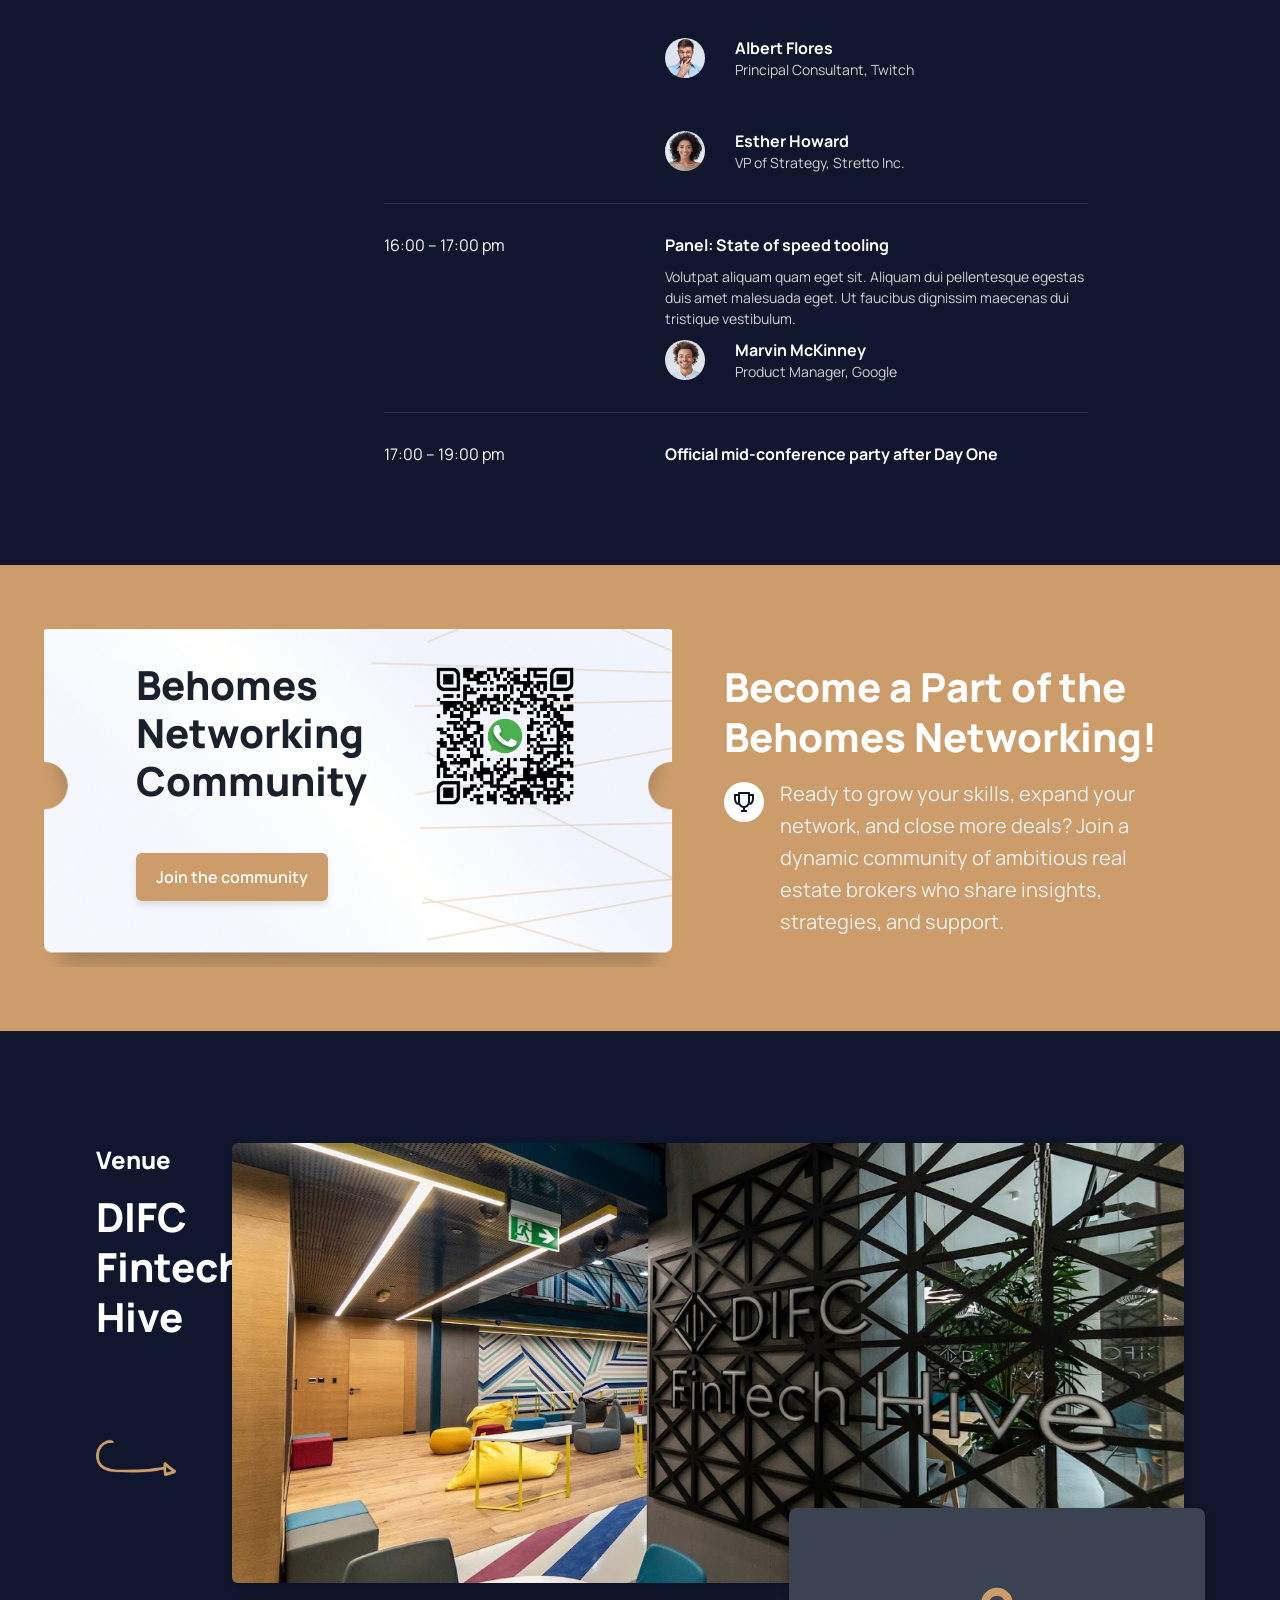
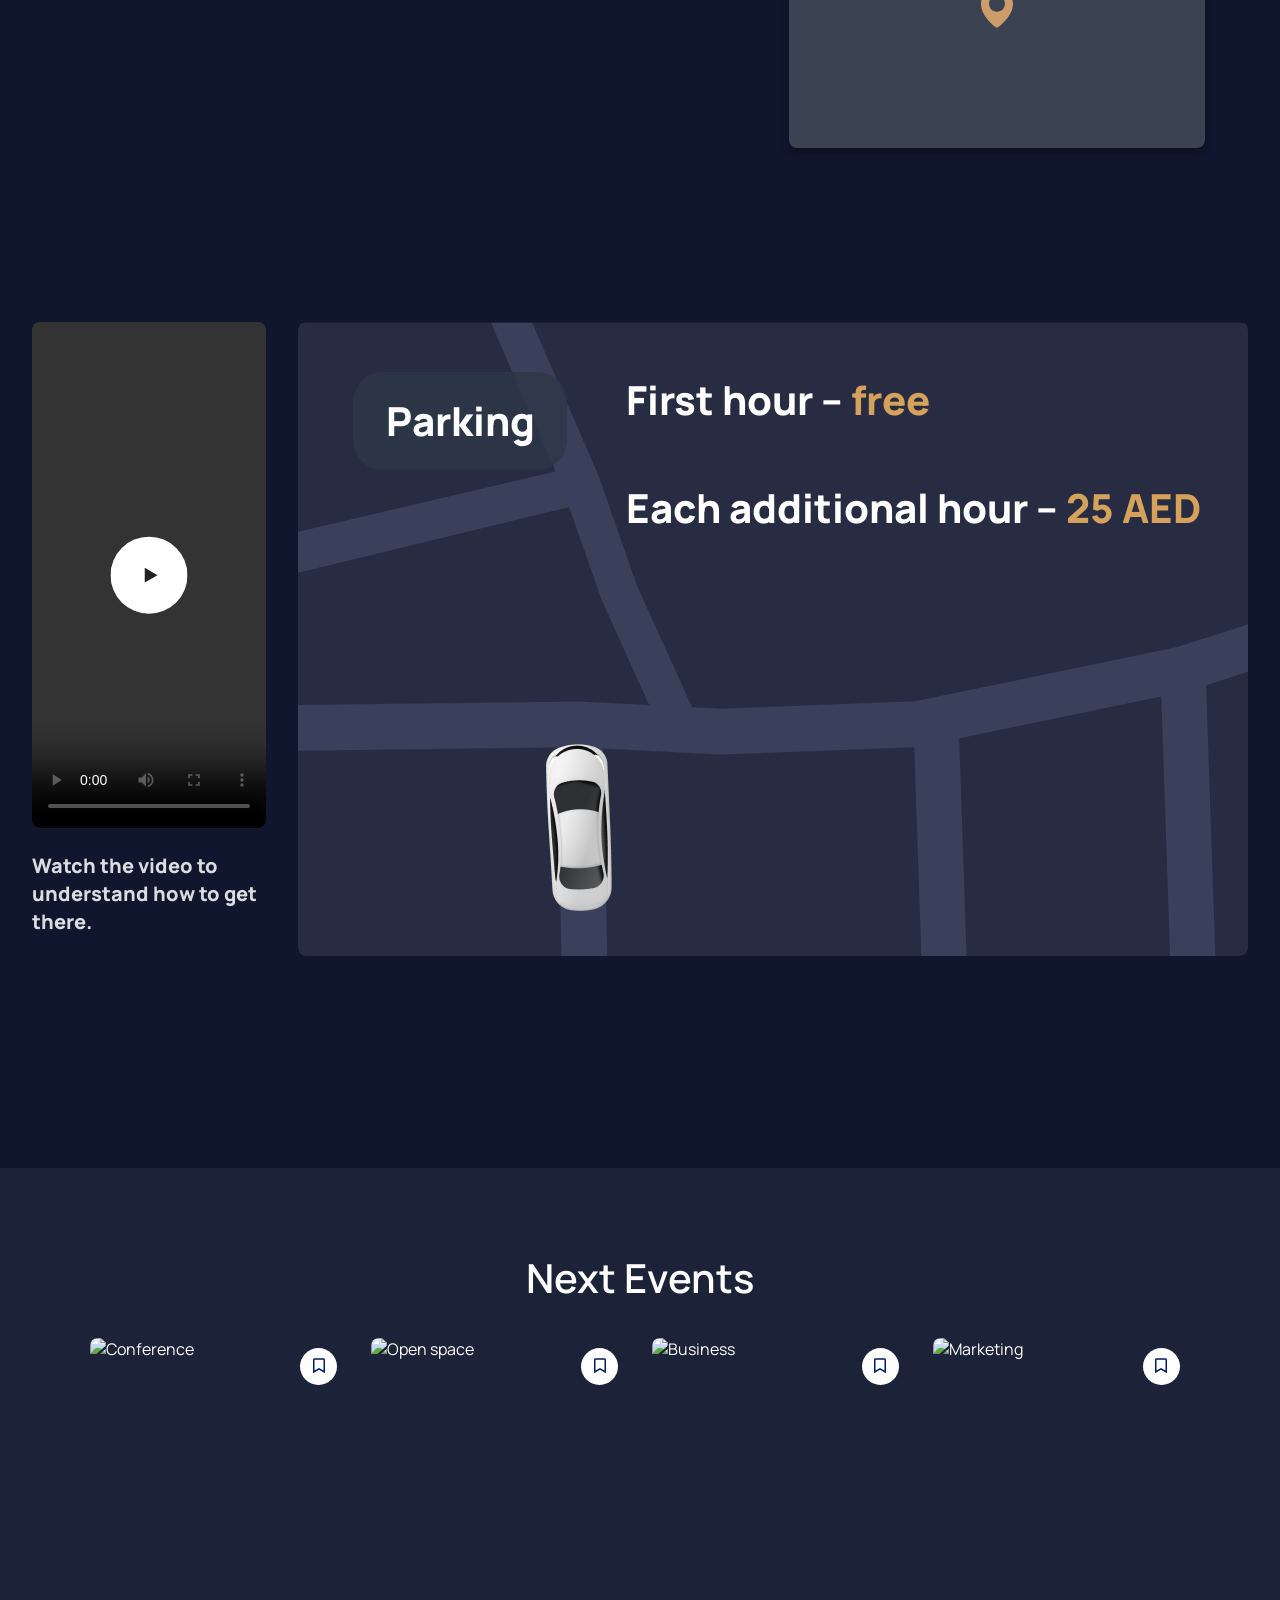
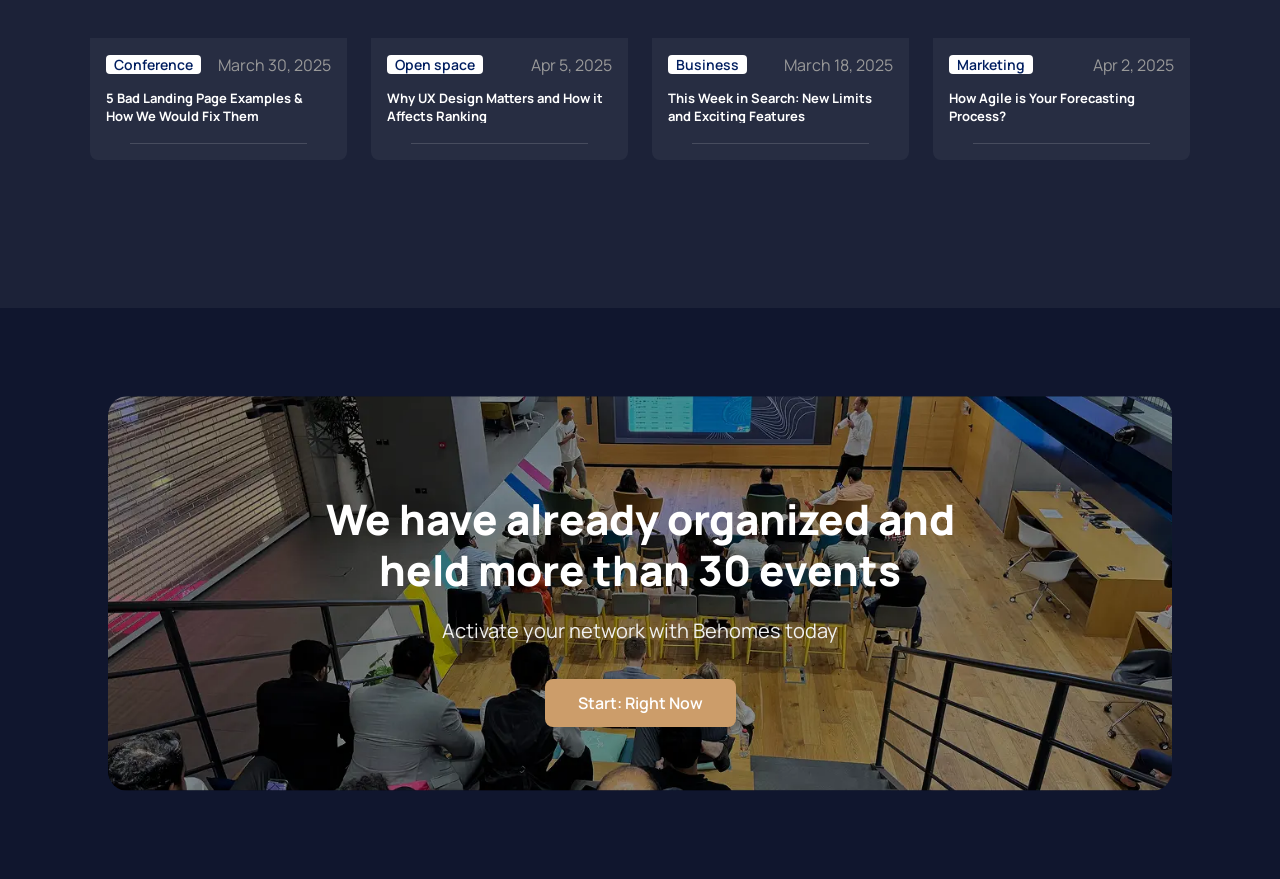
==== commit 95c5d255: "fixed" ====
--- a/index.html
+++ b/index.html
@@ -10,6 +10,7 @@
     <!-- <link href="https://cdn.jsdelivr.net/npm/bootstrap-icons@1.10.5/font/bootstrap-icons.css" rel="stylesheet"> -->
     <link href="https://fonts.googleapis.com/css2?family=Manrope:wght@400;600;700&display=swap" rel="stylesheet">
 </head>
+
 <body>
     <!-- hero section -->
     <div class="digital-conference-section">
@@ -119,15 +120,15 @@
                 <div class="content">
                     <h3>Product strategy: Defining your strategy, tactics, metrics & roadmap</h3>
                     <p>
-                        Pellentesque rhoncus viverra vestibulum, purus purus quisque quisque 
-                        sed. Cras vestibulum facilisis dictumst consequat. In bibendum diam 
+                        Pellentesque rhoncus viverra vestibulum, purus purus quisque quisque
+                        sed. Cras vestibulum facilisis dictumst consequat. In bibendum diam
                         nunc dignissim magna morbi mattis.
                     </p>
                     <div class="speaker">
                         <img src="./images/1.jpg" alt="Marvin McKinney" />
                         <div>
                             <strong>Marvin McKinney</strong>
-                            <span>Product Manager, Google</span>
+                            <p>Product Manager, Google</p>
                         </div>
                     </div>
                 </div>
@@ -146,14 +147,14 @@
                             <img src="./images/2.jpg" alt="Jerome Bell" />
                             <div>
                                 <strong>Jerome Bell</strong>
-                                <span>Strategic Advisor, Shopify</span>
+                                <p>Strategic Advisor, Shopify</p>
                             </div>
                         </div>
                         <div class="speaker">
                             <img src="./images/3.jpg" alt="Jenny Wilson" />
                             <div>
                                 <strong>Jenny Wilson</strong>
-                                <span>UX Designer, Glassdoor</span>
+                                <p>UX Designer, Glassdoor</p>
                             </div>
                         </div>
                     </div>
@@ -180,7 +181,7 @@
                             <img src="./images/4.jpg" alt="Ralph Edwards" />
                             <div>
                                 <strong>Ralph Edwards</strong>
-                                <span>Founder & CEO, Uber</span>
+                                <p>Founder & CEO, Uber</p>
                             </div>
 
                         </div>
@@ -188,15 +189,15 @@
                             <img src="./images/5.jpg" alt="Albert Flores" />
                             <div>
                                 <strong>Albert Flores</strong>
-                                <span>Principal Consultant, Twitch</span>
+                                <p>Principal Consultant, Twitch</p>
                             </div>
                         </div>
-                       
+
                         <div class="speaker">
                             <img src="./images/6.jpg" alt="Esther Howard" />
                             <div>
                                 <strong>Esther Howard</strong>
-                                <span>VP of Strategy, Stretto Inc.</span>
+                                <p>VP of Strategy, Stretto Inc.</p>
                             </div>
                         </div>
                     </div>
@@ -215,7 +216,7 @@
                         <img src="./images/1.jpg" alt="Marvin McKinney" />
                         <div>
                             <strong>Marvin McKinney</strong>
-                            <span>Product Manager, Google</span>
+                            <p>Product Manager, Google</p>
                         </div>
                     </div>
                 </div>
@@ -230,7 +231,7 @@
         </div>
     </div>
     <!-- QRCode section -->
-   <div class="networking-section">
+    <div class="networking-section">
         <div class="networking-container">
             <div class="qr-card-column">
                 <img src="./images/bg.png" alt="White Background" class="background-image">
@@ -248,15 +249,17 @@
                 <div class="bullet-point">
                     <div class="icon-circle">
                         <svg width="20" height="20" viewBox="0 0 20 20" fill="none" xmlns="http://www.w3.org/2000/svg">
-                            <path d="M19 2H16V1C16 0.447 15.553 0 15 0H5C4.447 0 4 0.447 4 1V2H1C0.447 2 0 2.447 0 3V6C0 10.31 1.799 12.91 4.819 13.012C5.699 14.521 7.215 15.609 9 15.91V18H7V20H13V18H11V15.91C12.784 15.608 14.301 14.52 15.181 13.012C18.201 12.91 20 10.31 20 6V3C20 2.447 19.553 2 19 2ZM2 6V4H4V10.021V10.83C2.216 10.078 2 7.299 2 6ZM10 14C7.794 14 6 12.206 6 10V2H14V10C14 12.206 12.206 14 10 14ZM16 10.83V10.021V4H18V6C18 7.299 17.784 10.078 16 10.83Z" fill="#10162E"/>
+                            <path
+                                d="M19 2H16V1C16 0.447 15.553 0 15 0H5C4.447 0 4 0.447 4 1V2H1C0.447 2 0 2.447 0 3V6C0 10.31 1.799 12.91 4.819 13.012C5.699 14.521 7.215 15.609 9 15.91V18H7V20H13V18H11V15.91C12.784 15.608 14.301 14.52 15.181 13.012C18.201 12.91 20 10.31 20 6V3C20 2.447 19.553 2 19 2ZM2 6V4H4V10.021V10.83C2.216 10.078 2 7.299 2 6ZM10 14C7.794 14 6 12.206 6 10V2H14V10C14 12.206 12.206 14 10 14ZM16 10.83V10.021V4H18V6C18 7.299 17.784 10.078 16 10.83Z"
+                                fill="#10162E" />
                         </svg>
                     </div>
                     <p>Ready to grow your skills, expand your network, and close more deals?
-                    Join a dynamic community of ambitious real estate brokers who share insights, strategies, and
+                        Join a dynamic community of ambitious real estate brokers who share insights, strategies, and
                         support.</p>
                 </div>
             </div>
-        </div> 
+        </div>
     </div>
     <!-- map section -->
     <div class="map-section">
@@ -272,9 +275,12 @@
                 <iframe
                     src="https://www.google.com/maps/embed?pb=!1m18!1m12!1m3!1d3023.123456789012!2d-74.0060!3d40.7128!2m3!1f0!2f0!3f0!3m2!1i1024!2i768!4f13.1!3m3!1m2!1s0x89c259afc9a12345%3A0x123456789abcdef0!2sInternational%20Convention%20Centre%2C%20New%20York%2C%20USA!5e0!3m2!1sen!2sin!4v1616161616161"
                     width="100%" height="100%" style="border:0;" allowfullscreen="" loading="lazy"></iframe>
-                                  <svg class="map-pin" width="32" height="41" viewBox="0 0 32 41" fill="none" xmlns="http://www.w3.org/2000/svg">
-    <path fill-rule="evenodd" clip-rule="evenodd" d="M16.0002 40.6768C15.5942 40.6768 15.1882 40.5528 14.8402 40.3048C14.2322 39.8748 -0.0578239 29.5568 0.000176075 16.6668C0.000176075 7.85476 7.17817 0.676758 16.0002 0.676758C24.8222 0.676758 32.0002 7.85476 32.0002 16.6768C32.0582 29.5568 17.7682 39.8748 17.1602 40.3048C16.8122 40.5528 16.4062 40.6768 16.0002 40.6768ZM16 24.6768C20.4183 24.6768 24 21.095 24 16.6768C24 12.2585 20.4183 8.67676 16 8.67676C11.5817 8.67676 8 12.2585 8 16.6768C8 21.095 11.5817 24.6768 16 24.6768Z" fill="#CC9D6A"/>
-  </svg>
+                <svg class="map-pin" width="32" height="41" viewBox="0 0 32 41" fill="none"
+                    xmlns="http://www.w3.org/2000/svg">
+                    <path fill-rule="evenodd" clip-rule="evenodd"
+                        d="M16.0002 40.6768C15.5942 40.6768 15.1882 40.5528 14.8402 40.3048C14.2322 39.8748 -0.0578239 29.5568 0.000176075 16.6668C0.000176075 7.85476 7.17817 0.676758 16.0002 0.676758C24.8222 0.676758 32.0002 7.85476 32.0002 16.6768C32.0582 29.5568 17.7682 39.8748 17.1602 40.3048C16.8122 40.5528 16.4062 40.6768 16.0002 40.6768ZM16 24.6768C20.4183 24.6768 24 21.095 24 16.6768C24 12.2585 20.4183 8.67676 16 8.67676C11.5817 8.67676 8 12.2585 8 16.6768C8 21.095 11.5817 24.6768 16 24.6768Z"
+                        fill="#CC9D6A" />
+                </svg>
             </div>
         </div>
     </div>
@@ -287,9 +293,10 @@
                         <source src="https://www.w3schools.com/html/mov_bbb.mp4" type="video/mp4">
                         Your browser does not support the video tag.
                     </video>
-                    <svg class="play-icon" width="77" height="78" viewBox="0 0 77 78" fill="none" xmlns="http://www.w3.org/2000/svg">
-                        <rect y="0.678711" width="77" height="77" rx="38.5" fill="white"/>
-                        <path d="M47 39.1787L34.25 46.5399L34.25 31.8175L47 39.1787Z" fill="#222222"/>
+                    <svg class="play-icon" width="77" height="78" viewBox="0 0 77 78" fill="none"
+                        xmlns="http://www.w3.org/2000/svg">
+                        <rect y="0.678711" width="77" height="77" rx="38.5" fill="white" />
+                        <path d="M47 39.1787L34.25 46.5399L34.25 31.8175L47 39.1787Z" fill="#222222" />
                     </svg>
                 </div>
                 <p class="video-caption">Watch the video to understand how to get there.</p>
@@ -298,14 +305,14 @@
             <div class="image-text-block">
                 <img src="./images/on map (2).png" alt="Parking Map Image">
                 <div class="text-overlay">
-                <div class="parking-keyword-box">
-                    <h3>Parking</h3>
-                </div>
-                <div class="cost-details">
-                    <p>First hour – <span class="highlight">free</span></p>
-                    <br><br>
-                    <p>Each additional hour – <span class="highlight">25 AED</span></p>
-                </div>
+                    <div class="parking-keyword-box">
+                        <h3>Parking</h3>
+                    </div>
+                    <div class="cost-details">
+                        <p>First hour – <span class="highlight">free</span></p>
+                        <br><br>
+                        <p>Each additional hour – <span class="highlight">25 AED</span></p>
+                    </div>
                 </div>
             </div>
         </div>
@@ -320,8 +327,10 @@
                 <img src="./images/8.jpg" alt="Conference">
                 <div class="card-icon">
                     <svg width="12" height="16" viewBox="0 0 12 16" fill="none" xmlns="http://www.w3.org/2000/svg">
-<path d="M10.5 0.178711H1.5C0.67275 0.178711 0 0.851461 0 1.67871V5.63571V6.17871V15.1787L6 11.7497L12 15.1787V6.17871V5.63571V1.67871C12 0.851461 11.3273 0.178711 10.5 0.178711ZM10.5 12.5935L6 10.0225L1.5 12.5935V6.17871V5.63571V1.67871H10.5V5.63571V6.17871V12.5935Z" fill="#011E60"/>
-</svg>
+                        <path
+                            d="M10.5 0.178711H1.5C0.67275 0.178711 0 0.851461 0 1.67871V5.63571V6.17871V15.1787L6 11.7497L12 15.1787V6.17871V5.63571V1.67871C12 0.851461 11.3273 0.178711 10.5 0.178711ZM10.5 12.5935L6 10.0225L1.5 12.5935V6.17871V5.63571V1.67871H10.5V5.63571V6.17871V12.5935Z"
+                            fill="#011E60" />
+                    </svg>
 
                 </div>
                 <div class="card-content">
@@ -332,7 +341,7 @@
                     <h3 class="card-title">5 Bad Landing Page Examples & How We Would Fix Them</h3>
                     <hr class="divider">
                 </div>
-                
+
             </div>
 
             <!-- Event Card 2 -->
@@ -340,8 +349,10 @@
                 <img src="./images/9.jpg" alt="Open space">
                 <div class="card-icon">
                     <svg width="12" height="16" viewBox="0 0 12 16" fill="none" xmlns="http://www.w3.org/2000/svg">
-<path d="M10.5 0.178711H1.5C0.67275 0.178711 0 0.851461 0 1.67871V5.63571V6.17871V15.1787L6 11.7497L12 15.1787V6.17871V5.63571V1.67871C12 0.851461 11.3273 0.178711 10.5 0.178711ZM10.5 12.5935L6 10.0225L1.5 12.5935V6.17871V5.63571V1.67871H10.5V5.63571V6.17871V12.5935Z" fill="#011E60"/>
-</svg>
+                        <path
+                            d="M10.5 0.178711H1.5C0.67275 0.178711 0 0.851461 0 1.67871V5.63571V6.17871V15.1787L6 11.7497L12 15.1787V6.17871V5.63571V1.67871C12 0.851461 11.3273 0.178711 10.5 0.178711ZM10.5 12.5935L6 10.0225L1.5 12.5935V6.17871V5.63571V1.67871H10.5V5.63571V6.17871V12.5935Z"
+                            fill="#011E60" />
+                    </svg>
 
                 </div>
                 <div class="card-content">
@@ -350,18 +361,20 @@
                         <span>Apr 5, 2025</span>
                     </div>
                     <h3 class="card-title">Why UX Design Matters and How it Affects Ranking</h3>
-                      <hr class="divider">
-                </div>
-              
+                    <hr class="divider">
+                </div>
+
             </div>
 
             <!-- Event Card 3 -->
             <div class="event-card">
                 <img src="./images/10.png" alt="Business">
                 <div class="card-icon">
-                   <svg width="12" height="16" viewBox="0 0 12 16" fill="none" xmlns="http://www.w3.org/2000/svg">
-<path d="M10.5 0.178711H1.5C0.67275 0.178711 0 0.851461 0 1.67871V5.63571V6.17871V15.1787L6 11.7497L12 15.1787V6.17871V5.63571V1.67871C12 0.851461 11.3273 0.178711 10.5 0.178711ZM10.5 12.5935L6 10.0225L1.5 12.5935V6.17871V5.63571V1.67871H10.5V5.63571V6.17871V12.5935Z" fill="#011E60"/>
-</svg>
+                    <svg width="12" height="16" viewBox="0 0 12 16" fill="none" xmlns="http://www.w3.org/2000/svg">
+                        <path
+                            d="M10.5 0.178711H1.5C0.67275 0.178711 0 0.851461 0 1.67871V5.63571V6.17871V15.1787L6 11.7497L12 15.1787V6.17871V5.63571V1.67871C12 0.851461 11.3273 0.178711 10.5 0.178711ZM10.5 12.5935L6 10.0225L1.5 12.5935V6.17871V5.63571V1.67871H10.5V5.63571V6.17871V12.5935Z"
+                            fill="#011E60" />
+                    </svg>
 
                 </div>
                 <div class="card-content">
@@ -372,16 +385,18 @@
                     <h3 class="card-title">This Week in Search: New Limits and Exciting Features</h3>
                     <hr class="divider">
                 </div>
-                
+
             </div>
 
             <!-- Event Card 4 -->
             <div class="event-card">
                 <img src="./images/11.png" alt="Marketing">
                 <div class="card-icon">
-                 <svg width="12" height="16" viewBox="0 0 12 16" fill="none" xmlns="http://www.w3.org/2000/svg">
-<path d="M10.5 0.178711H1.5C0.67275 0.178711 0 0.851461 0 1.67871V5.63571V6.17871V15.1787L6 11.7497L12 15.1787V6.17871V5.63571V1.67871C12 0.851461 11.3273 0.178711 10.5 0.178711ZM10.5 12.5935L6 10.0225L1.5 12.5935V6.17871V5.63571V1.67871H10.5V5.63571V6.17871V12.5935Z" fill="#011E60"/>
-</svg>
+                    <svg width="12" height="16" viewBox="0 0 12 16" fill="none" xmlns="http://www.w3.org/2000/svg">
+                        <path
+                            d="M10.5 0.178711H1.5C0.67275 0.178711 0 0.851461 0 1.67871V5.63571V6.17871V15.1787L6 11.7497L12 15.1787V6.17871V5.63571V1.67871C12 0.851461 11.3273 0.178711 10.5 0.178711ZM10.5 12.5935L6 10.0225L1.5 12.5935V6.17871V5.63571V1.67871H10.5V5.63571V6.17871V12.5935Z"
+                            fill="#011E60" />
+                    </svg>
 
                 </div>
                 <div class="card-content">
@@ -392,7 +407,7 @@
                     <h3 class="card-title">How Agile is Your Forecasting <br> Process?</h3>
                     <hr class="divider">
                 </div>
-           
+
             </div>
 
         </div>
--- a/style.css
+++ b/style.css
@@ -498,6 +498,7 @@
 .item {
     display: flex;
     align-items: flex-start;
+    justify-content: space-between;
     gap: 20px;
     padding-bottom: 30px;
     border-bottom: 1px solid #2c2f45;
@@ -507,6 +508,7 @@
     display: flex;
     flex-direction: column;
     gap: 10px; 
+    width: 60%;
 }
 
 .content h3 {
@@ -518,19 +520,24 @@
     font-size: 14px;
     line-height: 1.5;
     color: #cfcfcf;
-     margin: 0;
+    margin: 0;
 }
 .speakers {
- display: flex;
-    flex-direction: column;
-    gap: 10px;
+    display: flex;
+    flex-direction: row;
+    /* align-items: center; */
+    gap: 50px;
+    flex-wrap: wrap;
+    width: 100%;
+    
 }
 
 .speaker,
 .speakers .speaker {
- display: flex;
+    display: flex;
     align-items: center;
-    gap: 12px;
+    gap: 30px;
+    
 }
 
 .speaker img {
@@ -1009,281 +1016,394 @@
                 margin-top: 1.5rem; 
             }
         }
+
  /* <!-- parking section --> */
-         .parking-section-container {
-            max-width: 1296px;
-            margin:  0 auto;
-            display: flex;
-            flex-direction: column;
-            gap: 2rem;
-            box-sizing: border-box;
-          
-        }
-
+     .parking-section-container {
+        max-width: 1296px;
+        margin: 180px auto;
+        display: flex;
+        flex-direction: column;
+        gap: 2rem;
+        box-sizing: border-box;
+    }
+
+    .parking-content-wrapper {
+        display: flex;
+        flex-direction: column;
+        width: 100%;
+        gap: 2rem;
+        border-radius: 8px;
+        padding: 2rem;
+        box-sizing: border-box;
+        align-items: center;
+        overflow: hidden;
+        background-color: transparent;
+        box-shadow: none;
+    }
+
+    .video-block {
+        width: 100%;
+        max-width: 306px;
+        
+        display: flex;
+        flex-direction: column;
+        align-items: center;
+        text-align: center;
+    }
+
+    .video-wrapper {
+        position: relative;
+        padding-bottom: calc(634 / 306 * 100%);
+        height: 0;
+        width: 100%;
+        border-radius: 8px;
+        overflow: hidden;
+        box-shadow: none;
+    }
+
+    .video-wrapper video {
+        position: absolute;
+        top: 0;
+        left: 0;
+        width: 100%;
+        height: 100%;
+        object-fit: cover;
+    }
+
+    .video-wrapper .play-icon {
+        position: absolute;
+        top: 50%;
+        left: 50%;
+        transform: translate(-50%, -50%);
+        z-index: 3;
+        pointer-events: none;
+        transition: opacity 0.3s ease;
+        fill: #FFFFFF;
+    }
+
+    .video-caption {
+        font-weight: 800;
+        font-size: 20px;
+        line-height: 140%;
+        letter-spacing: 0px;
+        color: #ffffff;
+        margin-top: 24px;
+        width: 100%;
+        height: auto;
+        opacity: 0.85;
+        display: flex;
+        align-items: center;
+        justify-content: center;
+        text-align: left;
+    }
+
+    .image-text-block {
+        width: 100%;
+        position: relative;
+        display: flex;
+        flex-direction: column;
+        justify-content: center;
+        align-items: center;
+        border-radius: 8px;
+        overflow: hidden;
+        background-color: transparent;
+        box-shadow: none;
+    }
+
+    .image-text-block img {
+        width: 100%;
+        height: 100%;
+        object-fit: cover;
+        border-radius: 8px;
+        display: block;
+        opacity: 0.7;
+        position: absolute;
+        top: 0;
+        left: 0;
+        z-index: 1;
+    }
+
+    .parking-overlay-content {
+        position: absolute;
+        top: 0;
+        left: 0;
+        width: 100%;
+        height: 100%;
+        display: flex;
+        flex-direction: column;
+        justify-content: flex-start;
+        align-items: flex-start;
+        padding: 20px;
+        box-sizing: border-box;
+        z-index: 2;
+    }
+
+    .parking-keyword-box {
+        background-color: rgba(45, 55, 72, 0.8);
+        border-radius: 30px;
+        padding: 12px 24px;
+        width: auto;
+        height: auto;
+        box-sizing: border-box;
+        display: flex;
+        justify-content: center;
+        align-items: center;
+        z-index: 2;
+        margin-bottom: 15px;
+    }
+
+    .parking-keyword-box h3 {
+        font-weight: 800;
+        font-size: 28px;
+        line-height: 125%;
+        letter-spacing: 0px;
+        margin: 0;
+        color: #ffffff;
+        text-align: center;
+    }
+
+    .cost-details {
+        width: auto;
+        height: auto;
+        display: flex;
+        flex-direction: column;
+        justify-content: flex-start;
+        align-items: flex-start;
+        box-sizing: border-box;
+        z-index: 2;
+        background-color: transparent;
+    }
+
+    .cost-details p {
+        font-weight: 800;
+        font-size: 24px;
+        line-height: 140%;
+        letter-spacing: 0px;
+        margin: 0;
+        color: #ffffff;
+        text-align: left;
+        margin-bottom: 8px;
+    }
+    .cost-details p:last-child {
+        margin-bottom: 0;
+    }
+
+    .car-icon {
+        position: absolute;
+        bottom: 20px;
+        right: 20px;
+        width: 50px;
+        height: 50px;
+        fill: #ffffff;
+        z-index: 3;
+    }
+       .cost-details .highlight {
+            color: #d6a25b;
+            font-weight: 800;
+        }
+    @media (min-width: 1025px) {
         .parking-content-wrapper {
-            display: flex;
-            width: 100%;
-            gap: 2rem;
-            border-radius: 8px;
+            flex-direction: row;
+            justify-content: center;
+            align-items: flex-start;
             padding: 2rem;
             margin-top: 180px;
-            align-items: center;
-            overflow: hidden; 
-            flex-wrap: wrap;
-        }
-
+        }
+
+        .video-block {
+            width: 306px;
+            height: 634px;
+            max-width: none;
+        }
         .video-wrapper {
+            padding-bottom: 0;
+            height: 100%;
+        }
+
+        .image-text-block {
+            width: 950px;
+            height: 634px;
+            flex-shrink: 0;
             position: relative;
-            padding-bottom: calc(634 / 350 * 100%);
-            width: 100%;
-            border-radius: 8px;
-            overflow: hidden;
-            box-shadow: 0 4px 8px rgba(0, 0, 0, 0.2);
-         
-        }
-
-        .video-wrapper video {
+            justify-content: flex-start;
+            align-items: flex-start;
+        }
+        .image-text-block img {
+            height: 100%;
+            width: 100%;
             position: absolute;
             top: 0;
             left: 0;
+            z-index: 1;
+            opacity: 1;
+        }
+
+        .parking-overlay-content {
+            position: absolute;
+            top: 0;
+            left: 0;
             width: 100%;
             height: 100%;
-            object-fit: cover;
-        }
-        .video-wrapper .play-icon {
-            position: absolute;
-            top: 50%;
-            left: 50%;
-            transform: translate(-50%, -50%);
-            z-index: 3; 
-            pointer-events: none; 
-            transition: opacity 0.3s ease; 
-        }
-        .video-caption {
-            font-weight: 800;
-            font-size: 20px;
-            line-height: 140%;
-            letter-spacing: 0px;
-            color: #ffffff;
-            margin-top: 24px;
-            width: 305px;
-            height: 56px;
-            opacity: 0.85;
-            overflow: hidden;
-            display: flex;
-            align-items: center;
-            justify-content: center;
-            text-align: left;
-        }
-.video-block {
-  max-width: 306px;
-  display: flex;
-  flex-direction: column;
-  align-items: center;
-  text-align: center;
-}
-
-.image-text-block {
-  flex: 1;
-  position: relative;
-  border-radius: 8px;
-  overflow: hidden;
-  
-}
-
-        .image-text-block img {
-            width: 100%;
-            border-radius: 8px;
-        }
-
-       
+            padding: 0;
+            flex-direction: row;
+            justify-content: flex-start;
+            align-items: flex-start;
+        }
 
         .parking-keyword-box {
-            background-color: rgba(45, 55, 72, 0.8);
-            border-radius: 30px;
-            padding: 24px 32px;
-            width: 214px;
-            height: 98px;
-            box-sizing: border-box;
-            display: flex;
-            justify-content: center;
-            align-items: center;
-            z-index: 2;
             position: absolute;
             top: 49.7px;
             left: 55px;
-            gap: 10px;
-        }
-
+            width: 214px;
+            height: 98px;
+            padding: 24px 32px;
+            margin-bottom: 0;
+        }
         .parking-keyword-box h3 {
-            font-weight: 800;
             font-size: 40px;
-            line-height: 125%;
-            letter-spacing: 0px;
-            margin: 0;
-            color: #ffffff;
-            text-align: center;
         }
 
         .cost-details {
-            width: 587px;
-            height: 150px;
-            display: flex;
-            flex-direction: column;
-            justify-content: center;
-            align-items: flex-start;
-            box-sizing: border-box;
-            z-index: 2;
             position: absolute;
             top: 49.7px;
             left: 328px;
-        }
-
+            width: 587px;
+            height: 150px;
+            flex-direction: column;
+            background-color: transparent;
+        }
         .cost-details p {
-            font-weight: 800;
             font-size: 40px;
-            line-height: 125%;
-            letter-spacing: 0px;
-            margin: 0;
-            color: #ffffff;
-            text-align: left;
-        }
-
-        .cost-details .highlight {
-            color: #d6a25b;
-            font-weight: 800;
-        }
-.text-overlay {
-    position: absolute;
-    top: 0;
-    left: 0;
-    padding: 1rem;
-    width: 100%;
-    height: 100%;
-    display: flex;
-    flex-direction: column;
-    justify-content: flex-start;
-    align-items: flex-start;
-    pointer-events: none; 
-    z-index: 2;
-}
-
-.text-overlay .parking-keyword-box,
-.text-overlay .cost-details {
-    pointer-events: auto; 
-}
-@media (max-width: 1024px) {
-  .parking-content-wrapper {
-    flex-direction: column;
-  align-items: center;
-    gap: 2rem;
-  }
-
-  .cost-details {
-    position: static;
-    width: 100%;
-    max-width: 100%;
-    height: auto;
-    padding: 1rem 0;
-    align-items: center;
-  }
-
-  .cost-details p {
-    font-size: 24px;
-    text-align: center;
-  }
-
-  .parking-keyword-box {
-    position: static;
-    width: 100%;
-    max-width: 300px;
-    height: auto;
-    padding: 1rem;
-    margin-bottom: 1rem;
-    align-self: center;
-  }
-
-  .parking-keyword-box h3 {
-    font-size: 32px;
-  }
-
-  .video-block,
-  .image-text-block {
-    width: 100%;
-    max-width: 100%;
-  }
-
-
-  .image-text-block img {
-    width: 100%;
-    height: auto;
-    object-fit: cover;
-  }
-}
-
-@media (max-width: 768px) {
-  .video-caption {
-    font-size: 16px;
-    width: 100%;
-    height: auto;
-    text-align: center;
-  }
-
-  .cost-details p {
-    font-size: 20px;
-  }
-
-  .parking-keyword-box h3 {
-    font-size: 28px;
-  }
-
-  .play-icon {
-    width: 50px;
-    height: 50px;
-  }
-}
-@media (max-width: 768px) {
-    .text-overlay {
-        justify-content: center;
-        align-items: center;
-        padding: 1rem;
-        text-align: center;
-    }
-
-    .parking-keyword-box,
-    .cost-details {
-        position: static !important;
-        background-color: transparent;
-        border-radius: 12px;
-        padding: 12px 16px;
-        margin-bottom: 1rem;
-        width: 90%;
-    }
-
-    .cost-details p {
-        font-size: 16px;
-        line-height: 1.4;
-    }
-
-    .parking-keyword-box h3 {
-        font-size: 20px;
-    }
-}
-@media (max-width: 480px) {
-  .cost-details p {
-    font-size: 18px;
-    line-height: 1.4;
-  }
-
-  .parking-keyword-box {
-    padding: 0.75rem;
-    border-radius: 20px;
-  }
-
-  .parking-keyword-box h3 {
-    font-size: 24px;
-  }
-}
+        }
+    }
+
+    @media (min-width: 568px) and (max-width: 1024px) {
+        .parking-content-wrapper {
+            flex-direction: row;
+            align-items: flex-start;
+            justify-content: center;
+            gap: 2rem;
+        }
+
+        .video-block {
+            width: 247px;
+            height: 554px;
+            max-width: none;
+        }
+
+        .video-wrapper {
+            padding-bottom: 0;
+            height: 100%;
+        }
+
+        .image-text-block {
+            width: 315px;
+            height: 554px;
+            max-width: none;
+            border-radius: 6px;
+        }
+
+        .parking-overlay-content {
+            padding: 1.5rem;
+            justify-content: flex-start;
+            align-items: flex-start;
+        }
+
+        .parking-keyword-box {
+            padding: 0.75rem 1.2rem;
+            margin-bottom: 10px;
+        }
+        .parking-keyword-box h3 {
+            font-size: 40px;
+        }
+
+        .cost-details p {
+            font-size: 28px;
+        }
+
+        .car-icon {
+            width: 40px;
+            height: 40px;
+            bottom: 15px;
+            right: 15px;
+        }
+    }
+
+    @media (max-width: 567px) {
+        .parking-content-wrapper {
+            flex-direction: column;
+            align-items: center;
+            gap: 24px;
+            padding: 1rem;
+        }
+
+        .video-block {
+            width: 316px;
+            height: 369px;
+            max-width: none;
+        }
+
+        .video-wrapper {
+            padding-bottom: 0;
+            height: 100%;
+        }
+
+        .video-caption {
+            font-size: 0.9rem;
+            width: 100%;
+            text-align: center;
+        }
+
+        .image-text-block {
+            width: 315px;
+            height: 369px;
+            max-width: none;
+            border-radius: 6px;
+        }
+
+        .image-text-block img {
+            height: 100%;
+            width: 100%;
+            position: absolute;
+            top: 0;
+            left: 0;
+            z-index: 1;
+        }
+
+        .parking-overlay-content {
+            position: absolute;
+            top: 0;
+            left: 0;
+            width: 100%;
+            height: 100%;
+            padding: 1rem;
+            justify-content: flex-start;
+            align-items: flex-start;
+        }
+
+        .parking-keyword-box {
+            background-color: rgba(45, 55, 72, 0.8);
+            padding: 0.5rem 1rem;
+            margin-bottom: 8px;
+        }
+        .parking-keyword-box h3 {
+            font-size: 40px;
+        }
+
+        .cost-details {
+            background-color: transparent;
+        }
+        .cost-details p {
+            font-size: 28px;
+        }
+
+        .car-icon {
+            width: 30px;
+            height: 30px;
+            bottom: 10px;
+            right: 10px;
+        }
+    }
 
 /* <!-- Next Event section --> */
         .containe-events {
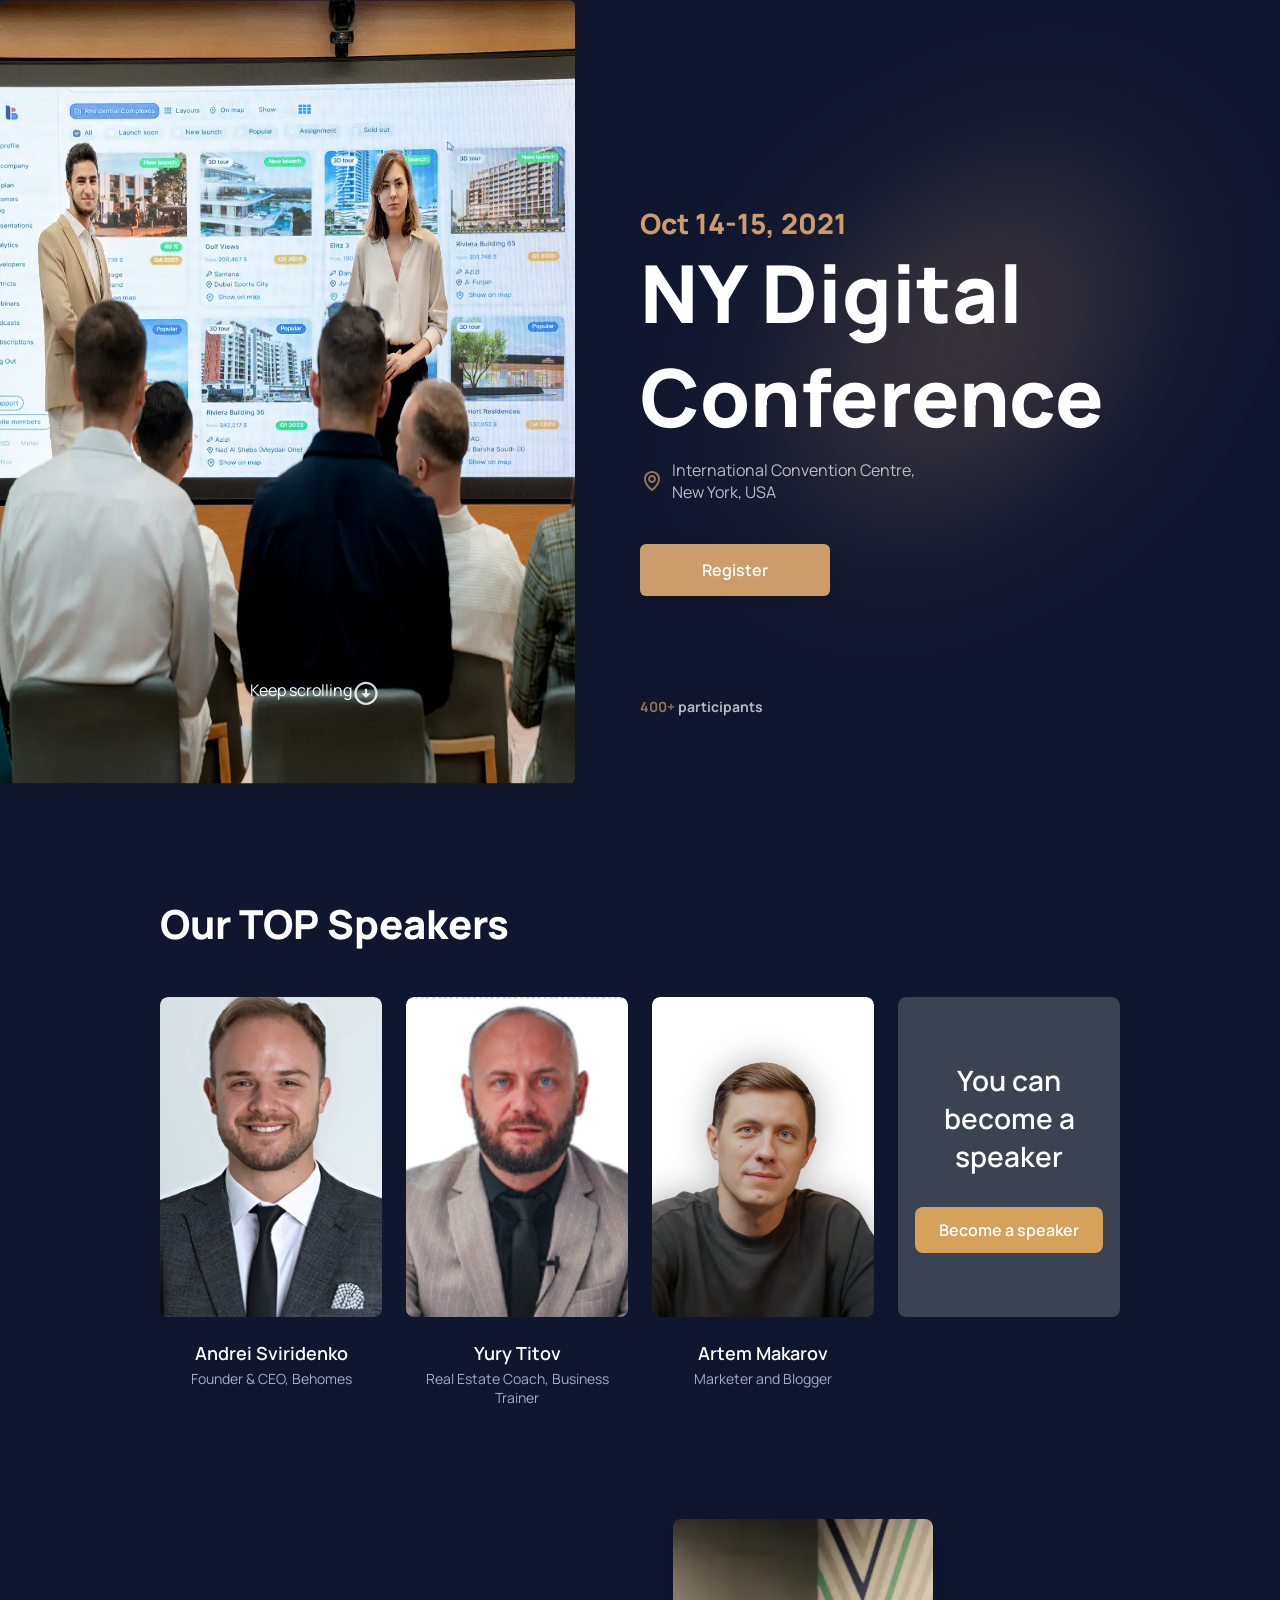
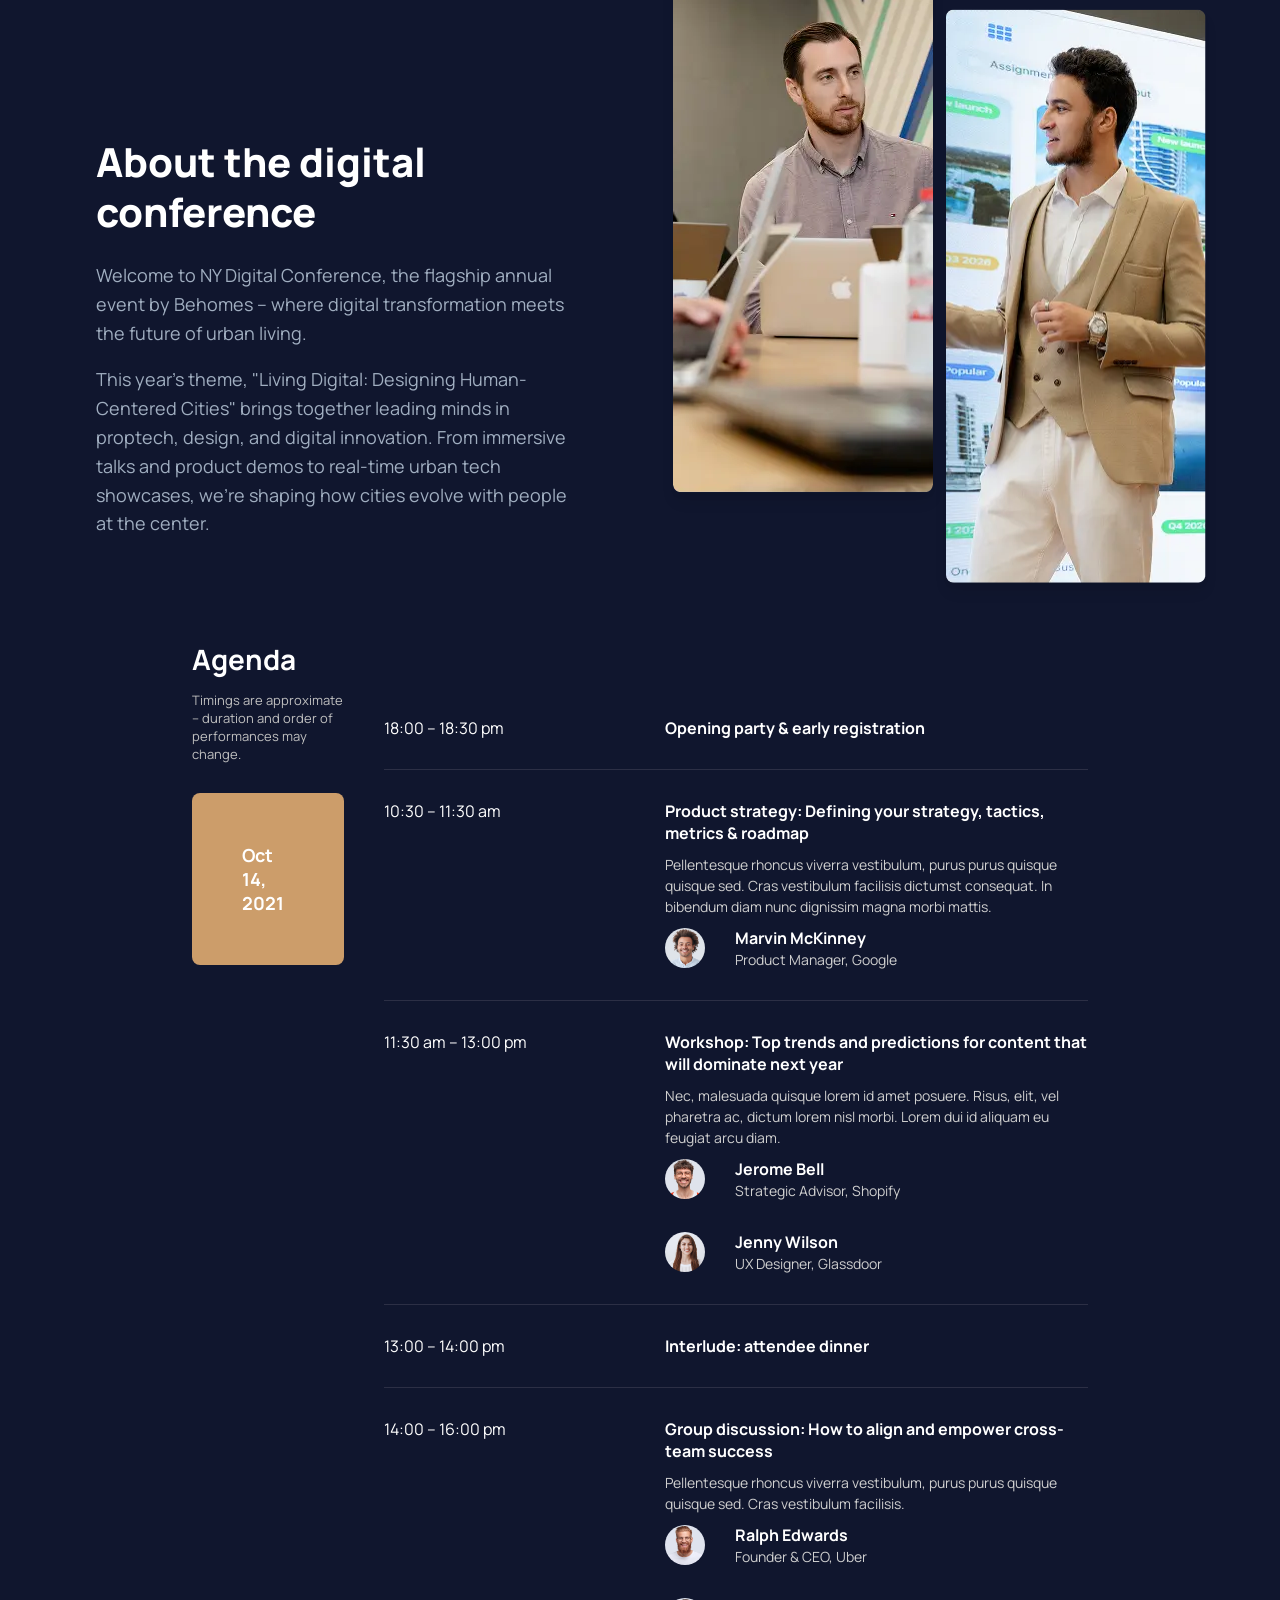
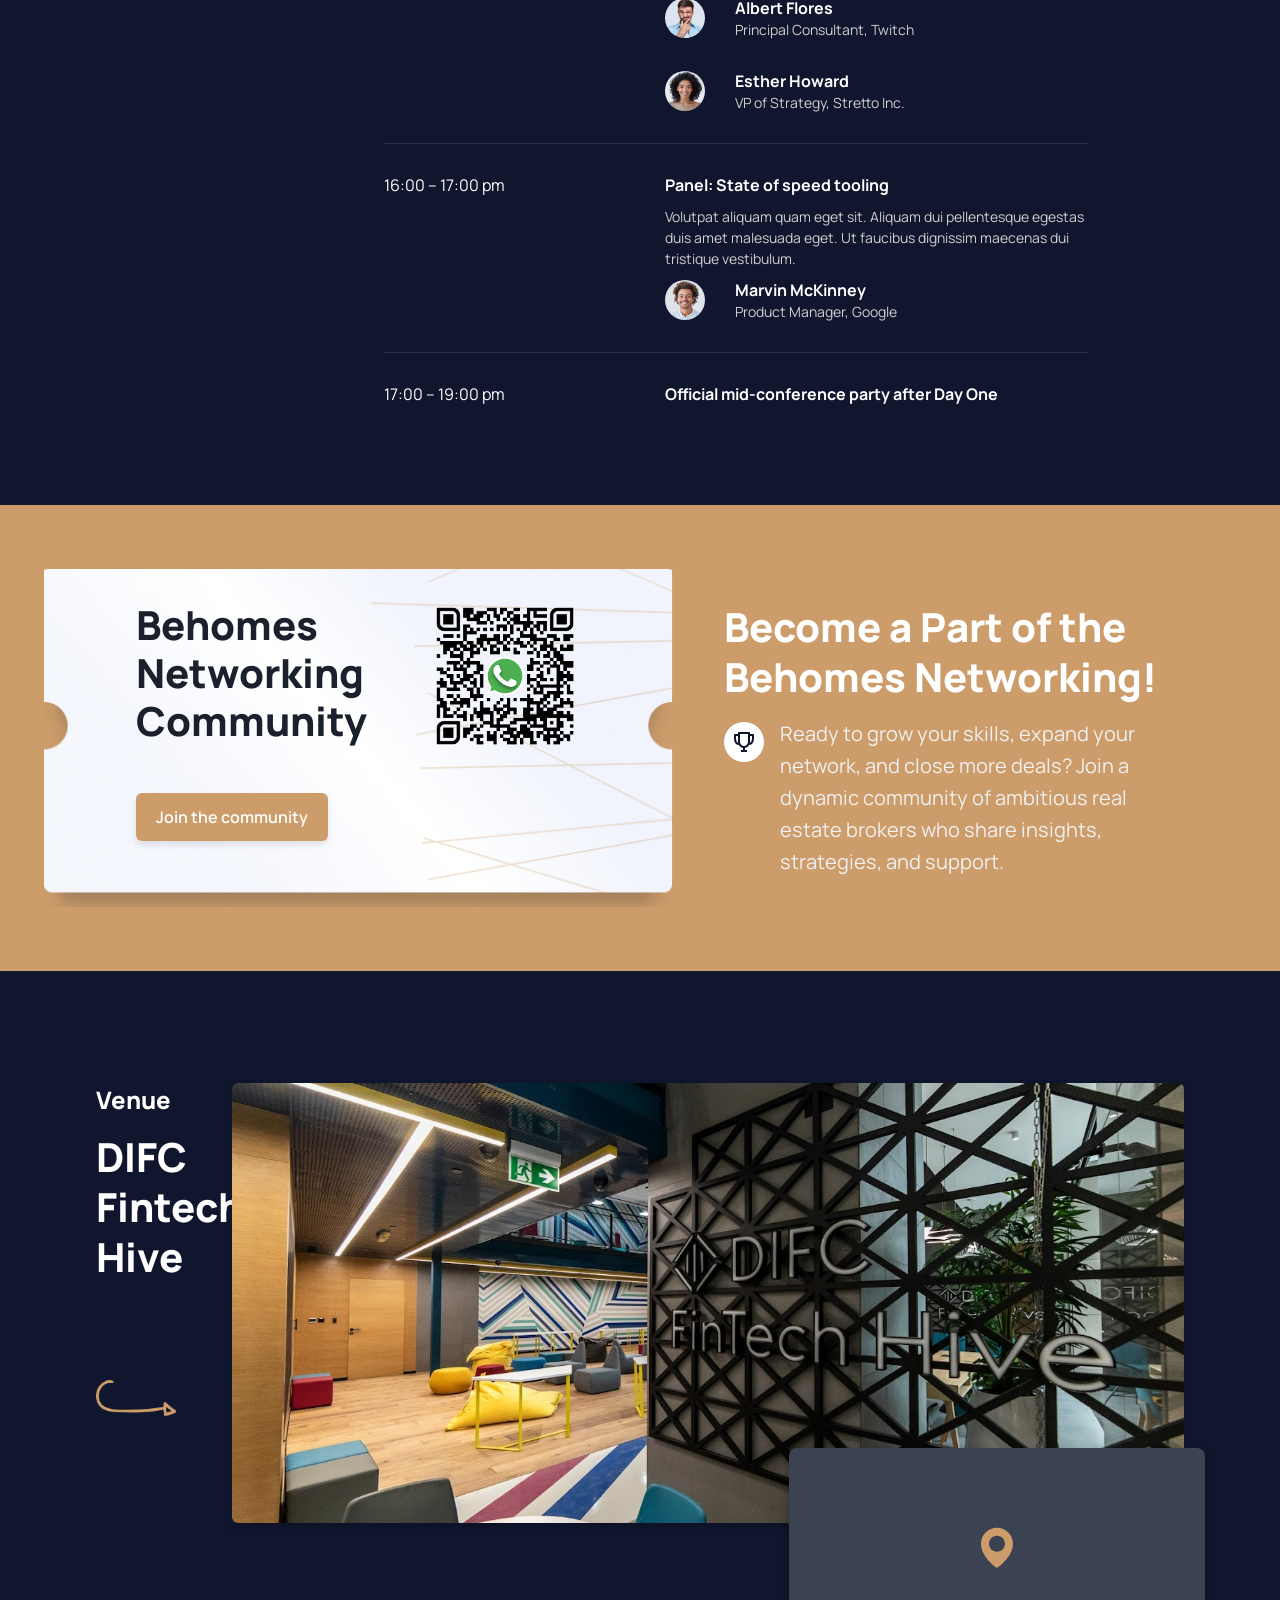
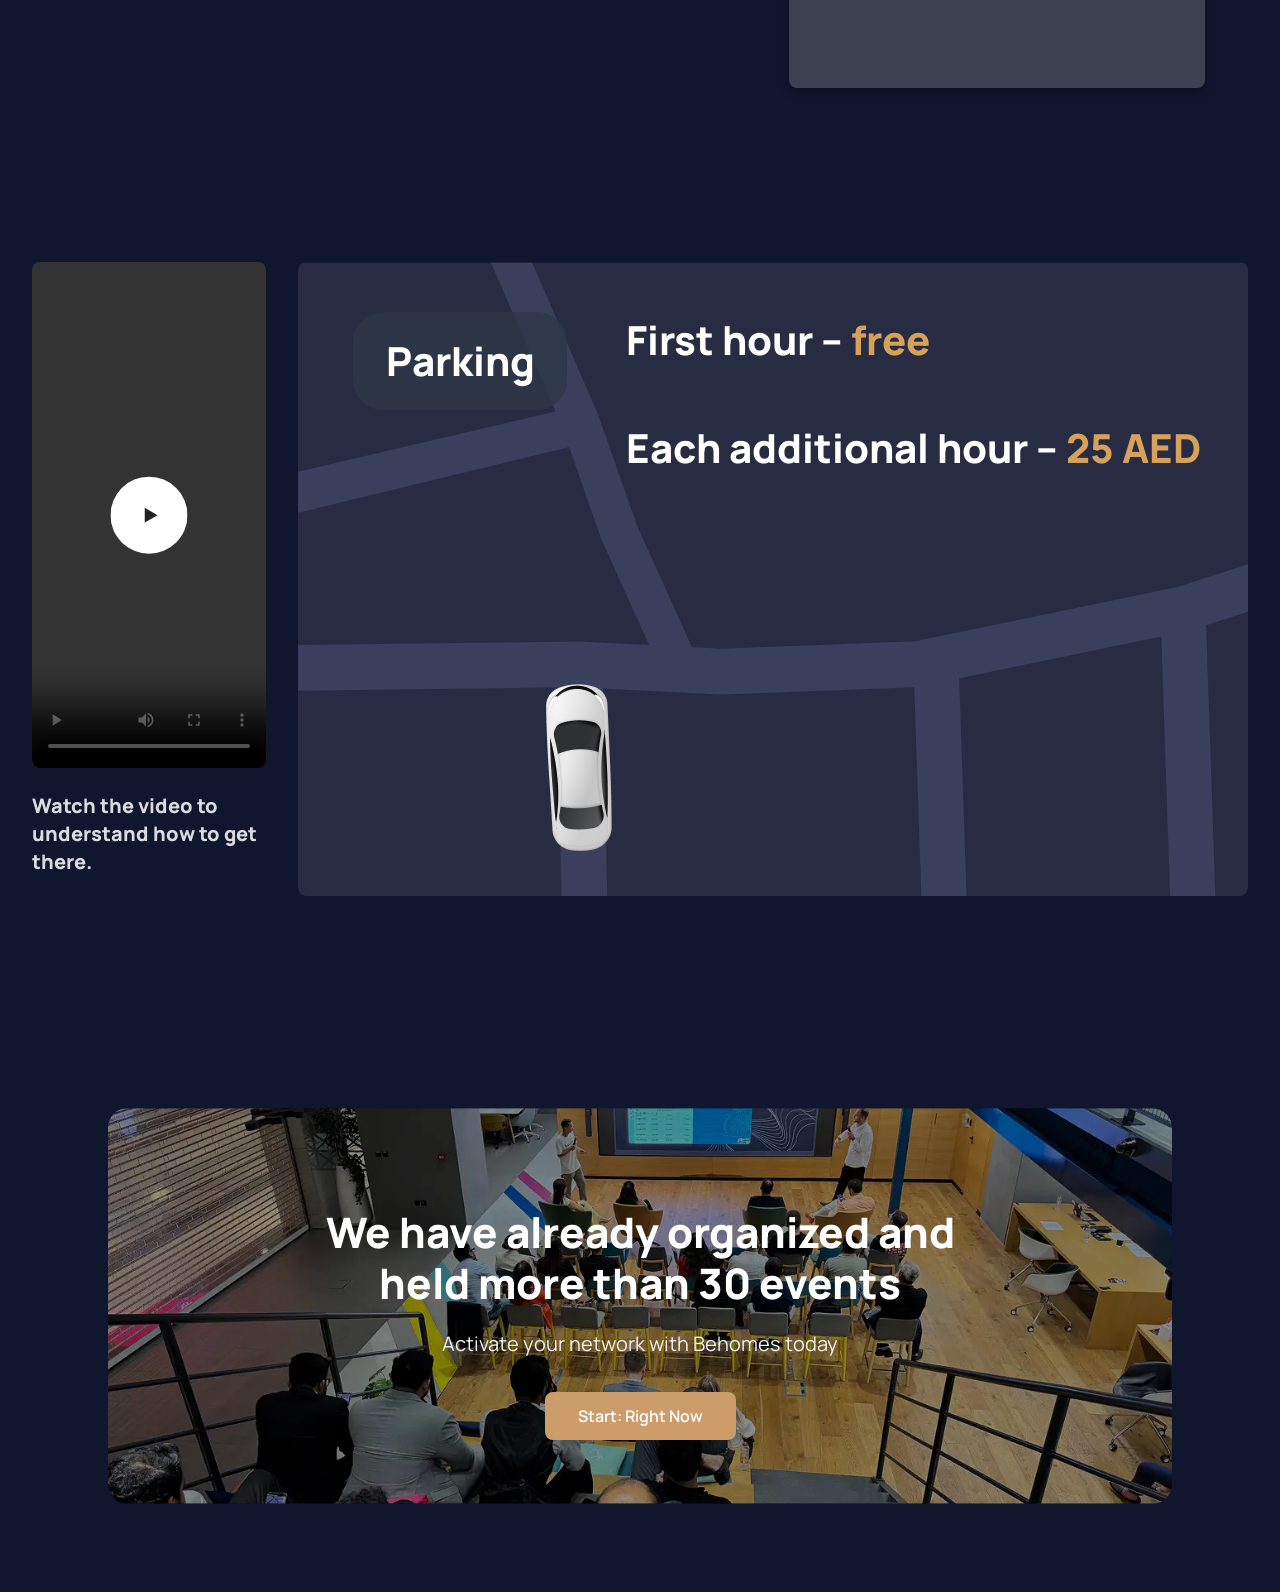
==== commit b359dfae: "Added calender section and contact us section" ====
--- a/index.html
+++ b/index.html
@@ -317,101 +317,7 @@
             </div>
         </div>
     </div>
-    <!-- Next Event section -->
-    <div class="containe-events">
-        <h2 class="section-heading">Next Events</h2>
-        <div class="grid-container">
-
-            <!-- Event Card 1 -->
-            <div class="event-card">
-                <img src="./images/8.jpg" alt="Conference">
-                <div class="card-icon">
-                    <svg width="12" height="16" viewBox="0 0 12 16" fill="none" xmlns="http://www.w3.org/2000/svg">
-                        <path
-                            d="M10.5 0.178711H1.5C0.67275 0.178711 0 0.851461 0 1.67871V5.63571V6.17871V15.1787L6 11.7497L12 15.1787V6.17871V5.63571V1.67871C12 0.851461 11.3273 0.178711 10.5 0.178711ZM10.5 12.5935L6 10.0225L1.5 12.5935V6.17871V5.63571V1.67871H10.5V5.63571V6.17871V12.5935Z"
-                            fill="#011E60" />
-                    </svg>
-
-                </div>
-                <div class="card-content">
-                    <div class="card-meta">
-                        <span class="tag-label">Conference</span>
-                        <span>March 30, 2025</span>
-                    </div>
-                    <h3 class="card-title">5 Bad Landing Page Examples & How We Would Fix Them</h3>
-                    <hr class="divider">
-                </div>
-
-            </div>
-
-            <!-- Event Card 2 -->
-            <div class="event-card">
-                <img src="./images/9.jpg" alt="Open space">
-                <div class="card-icon">
-                    <svg width="12" height="16" viewBox="0 0 12 16" fill="none" xmlns="http://www.w3.org/2000/svg">
-                        <path
-                            d="M10.5 0.178711H1.5C0.67275 0.178711 0 0.851461 0 1.67871V5.63571V6.17871V15.1787L6 11.7497L12 15.1787V6.17871V5.63571V1.67871C12 0.851461 11.3273 0.178711 10.5 0.178711ZM10.5 12.5935L6 10.0225L1.5 12.5935V6.17871V5.63571V1.67871H10.5V5.63571V6.17871V12.5935Z"
-                            fill="#011E60" />
-                    </svg>
-
-                </div>
-                <div class="card-content">
-                    <div class="card-meta">
-                        <span class="tag-label">Open space</span>
-                        <span>Apr 5, 2025</span>
-                    </div>
-                    <h3 class="card-title">Why UX Design Matters and How it Affects Ranking</h3>
-                    <hr class="divider">
-                </div>
-
-            </div>
-
-            <!-- Event Card 3 -->
-            <div class="event-card">
-                <img src="./images/10.png" alt="Business">
-                <div class="card-icon">
-                    <svg width="12" height="16" viewBox="0 0 12 16" fill="none" xmlns="http://www.w3.org/2000/svg">
-                        <path
-                            d="M10.5 0.178711H1.5C0.67275 0.178711 0 0.851461 0 1.67871V5.63571V6.17871V15.1787L6 11.7497L12 15.1787V6.17871V5.63571V1.67871C12 0.851461 11.3273 0.178711 10.5 0.178711ZM10.5 12.5935L6 10.0225L1.5 12.5935V6.17871V5.63571V1.67871H10.5V5.63571V6.17871V12.5935Z"
-                            fill="#011E60" />
-                    </svg>
-
-                </div>
-                <div class="card-content">
-                    <div class="card-meta">
-                        <span class="tag-label">Business</span>
-                        <span>March 18, 2025</span>
-                    </div>
-                    <h3 class="card-title">This Week in Search: New Limits and Exciting Features</h3>
-                    <hr class="divider">
-                </div>
-
-            </div>
-
-            <!-- Event Card 4 -->
-            <div class="event-card">
-                <img src="./images/11.png" alt="Marketing">
-                <div class="card-icon">
-                    <svg width="12" height="16" viewBox="0 0 12 16" fill="none" xmlns="http://www.w3.org/2000/svg">
-                        <path
-                            d="M10.5 0.178711H1.5C0.67275 0.178711 0 0.851461 0 1.67871V5.63571V6.17871V15.1787L6 11.7497L12 15.1787V6.17871V5.63571V1.67871C12 0.851461 11.3273 0.178711 10.5 0.178711ZM10.5 12.5935L6 10.0225L1.5 12.5935V6.17871V5.63571V1.67871H10.5V5.63571V6.17871V12.5935Z"
-                            fill="#011E60" />
-                    </svg>
-
-                </div>
-                <div class="card-content">
-                    <div class="card-meta">
-                        <span class="tag-label">Marketing</span>
-                        <span>Apr 2, 2025</span>
-                    </div>
-                    <h3 class="card-title">How Agile is Your Forecasting <br> Process?</h3>
-                    <hr class="divider">
-                </div>
-
-            </div>
-
-        </div>
-    </div>
+   
 
     <!-- last section -->
     <div class="events-organized-section">
--- a/style.css
+++ b/style.css
@@ -526,7 +526,7 @@
     display: flex;
     flex-direction: row;
     /* align-items: center; */
-    gap: 50px;
+    gap: 30px;
     flex-wrap: wrap;
     width: 100%;
     
@@ -1405,132 +1405,6 @@
         }
     }
 
-/* <!-- Next Event section --> */
-        .containe-events {
-            width: 100%;
-            margin-bottom: 80px;
-            margin-top: 80px;
-            background-color: #1C2238;
-            padding: 3rem 2rem; 
-            box-sizing: border-box;
-        }
-
-        .section-heading {
-            font-size: 40px;
-            font-weight: 600;
-            color: #ffffff;
-            text-align: center;
-   
-        }
-
-        .grid-container {
-            width: 90.42%;
-            margin: 0 auto; 
-            display: grid;
-            gap: 1.5rem;
-            grid-template-columns: repeat(1, minmax(0, 1fr));
-            margin-bottom: 100px;
-                 
-        }
-
-        @media (min-width: 768px) {
-            .grid-container {
-                grid-template-columns: repeat(2, minmax(0, 1fr));
-            }
-        }
-
-        @media (min-width: 1024px) {
-            .grid-container {
-                grid-template-columns: repeat(4, minmax(0, 1fr));
-            }
-        }
-
-
-        .event-card {
-            position: relative;
-        }
-
-        .event-card img {
-            width: 100%;
-            height: 300px;
-            object-fit: cover;
-            border-radius: 8px 8px 0 0;
-            margin: 0;
-            display: block;
-        }
-
-        .card-icon {
-            position: absolute;
-            top: 0.625rem;
-            right: 0.625rem;
-            background-color: white;
-            border-radius: 100px;
-            padding: 0.5px;
-            display: flex;
-            align-items: center;
-            justify-content: center;
-            width: 36px;
-            height: 36px;
-            color: #011E60;
-
-        }
-
-        .card-icon svg {
-            fill: currentColor;
-        }
-
-        .card-content {
-            padding: 1rem;
-            background-color: #272D42; 
-            margin: 0;
-            border-radius: 0  0 8px 8px;
-        }
-
-        .card-meta {
-            display: flex;
-            justify-content: space-between;
-            align-items: center;   
-        }
-      .card-meta > span + span {
-    color: #999;
-}
-
-        .card-title {
-            font-size: 13px;
-            color: #ffffff;
-            overflow: hidden;
-            text-overflow: ellipsis;
-            height: 2.6em; 
-        }
-
-        .tag-label {
-            background-color: #ffffff;
-            color: #011E60;
-            padding:0 8px;
-            border-radius: 0.25rem;
-            font-size: 14px;
-            font-weight: 600;
-        }
-
- 
-        .divider {
-            width: calc(100% - 48px);
-            margin: 20px 24px 0 24px;  
-            opacity: 0.15;
-            border: none;
-            border-top: 1px solid #ffffff; 
-}
-
-
-        /* Responsive adjustments for mobile padding */
-        @media (max-width: 767px) {
-            .containe-events {
-                padding: 2rem 1rem; 
-            }
-            .section-heading {
-                font-size: 1.75rem; 
-            }
-        }
 /* last section */
         .events-organized-section {
             max-width: 1000px; 
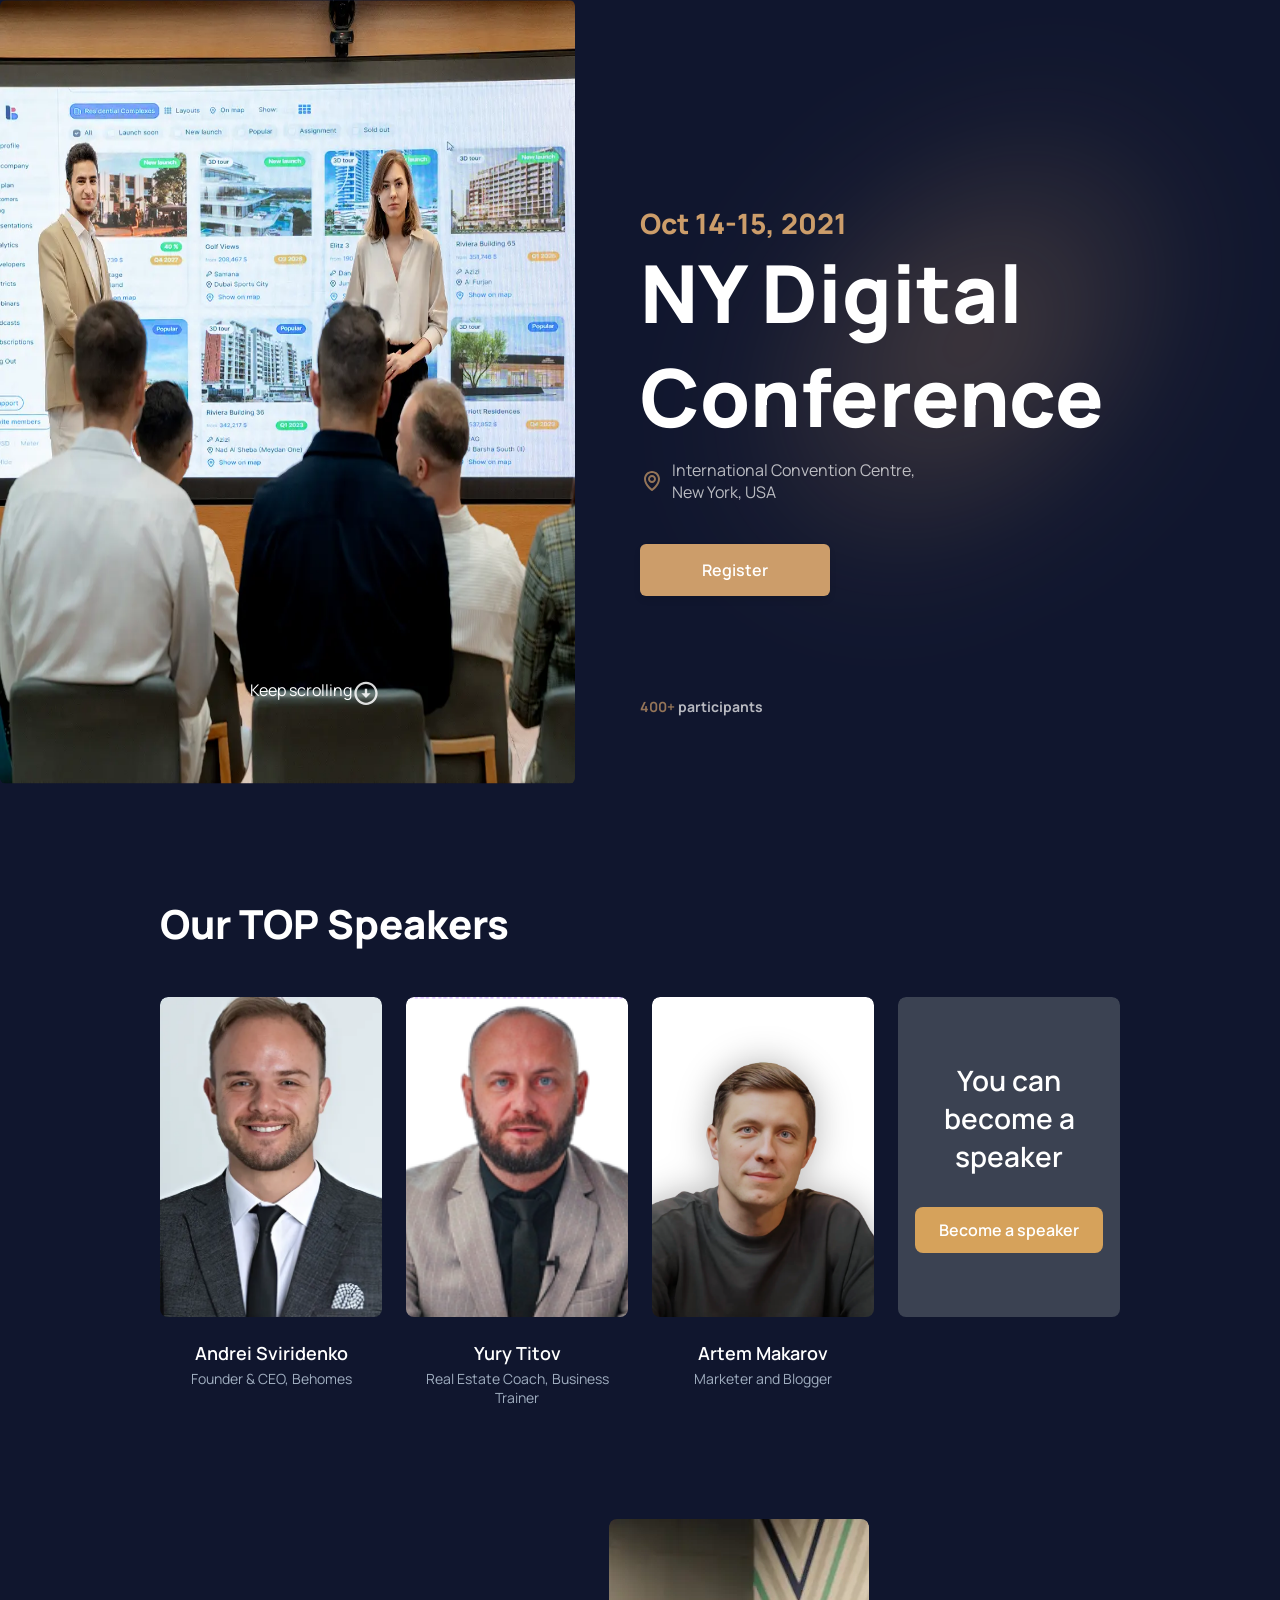
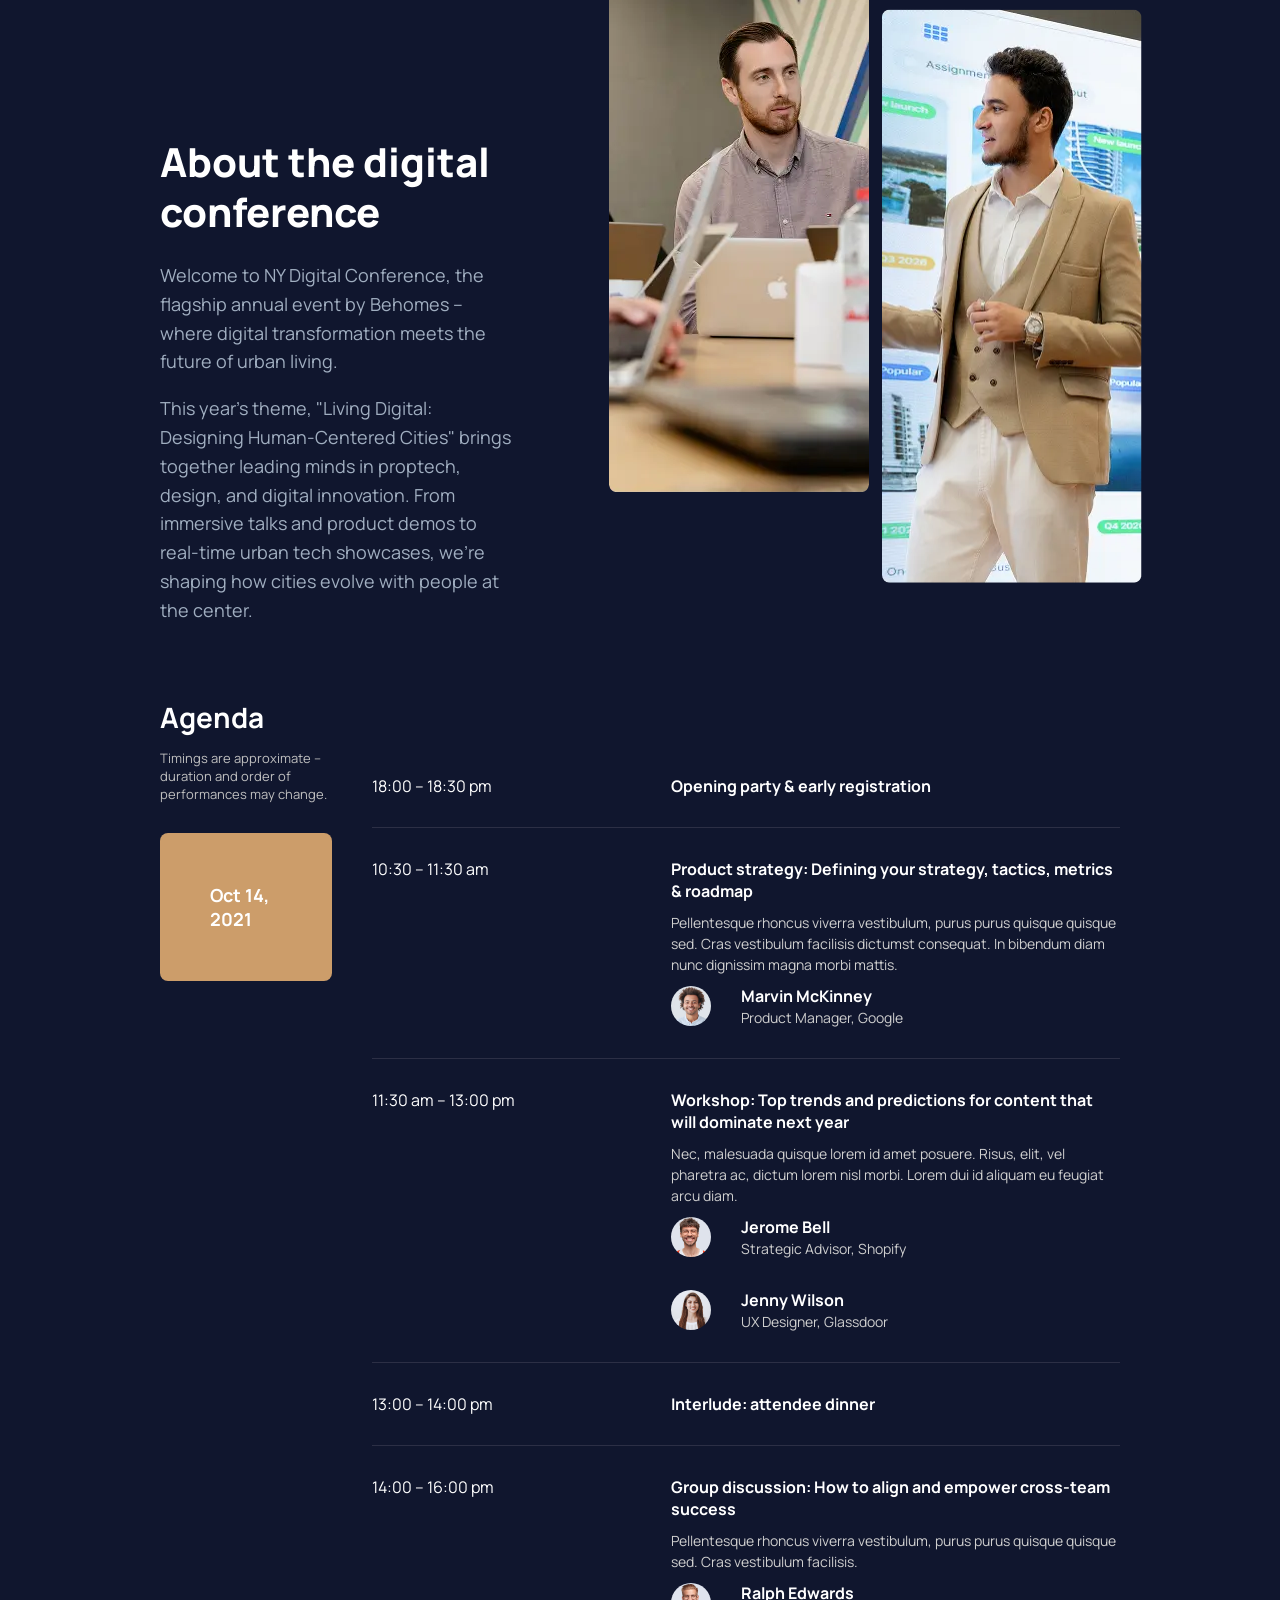
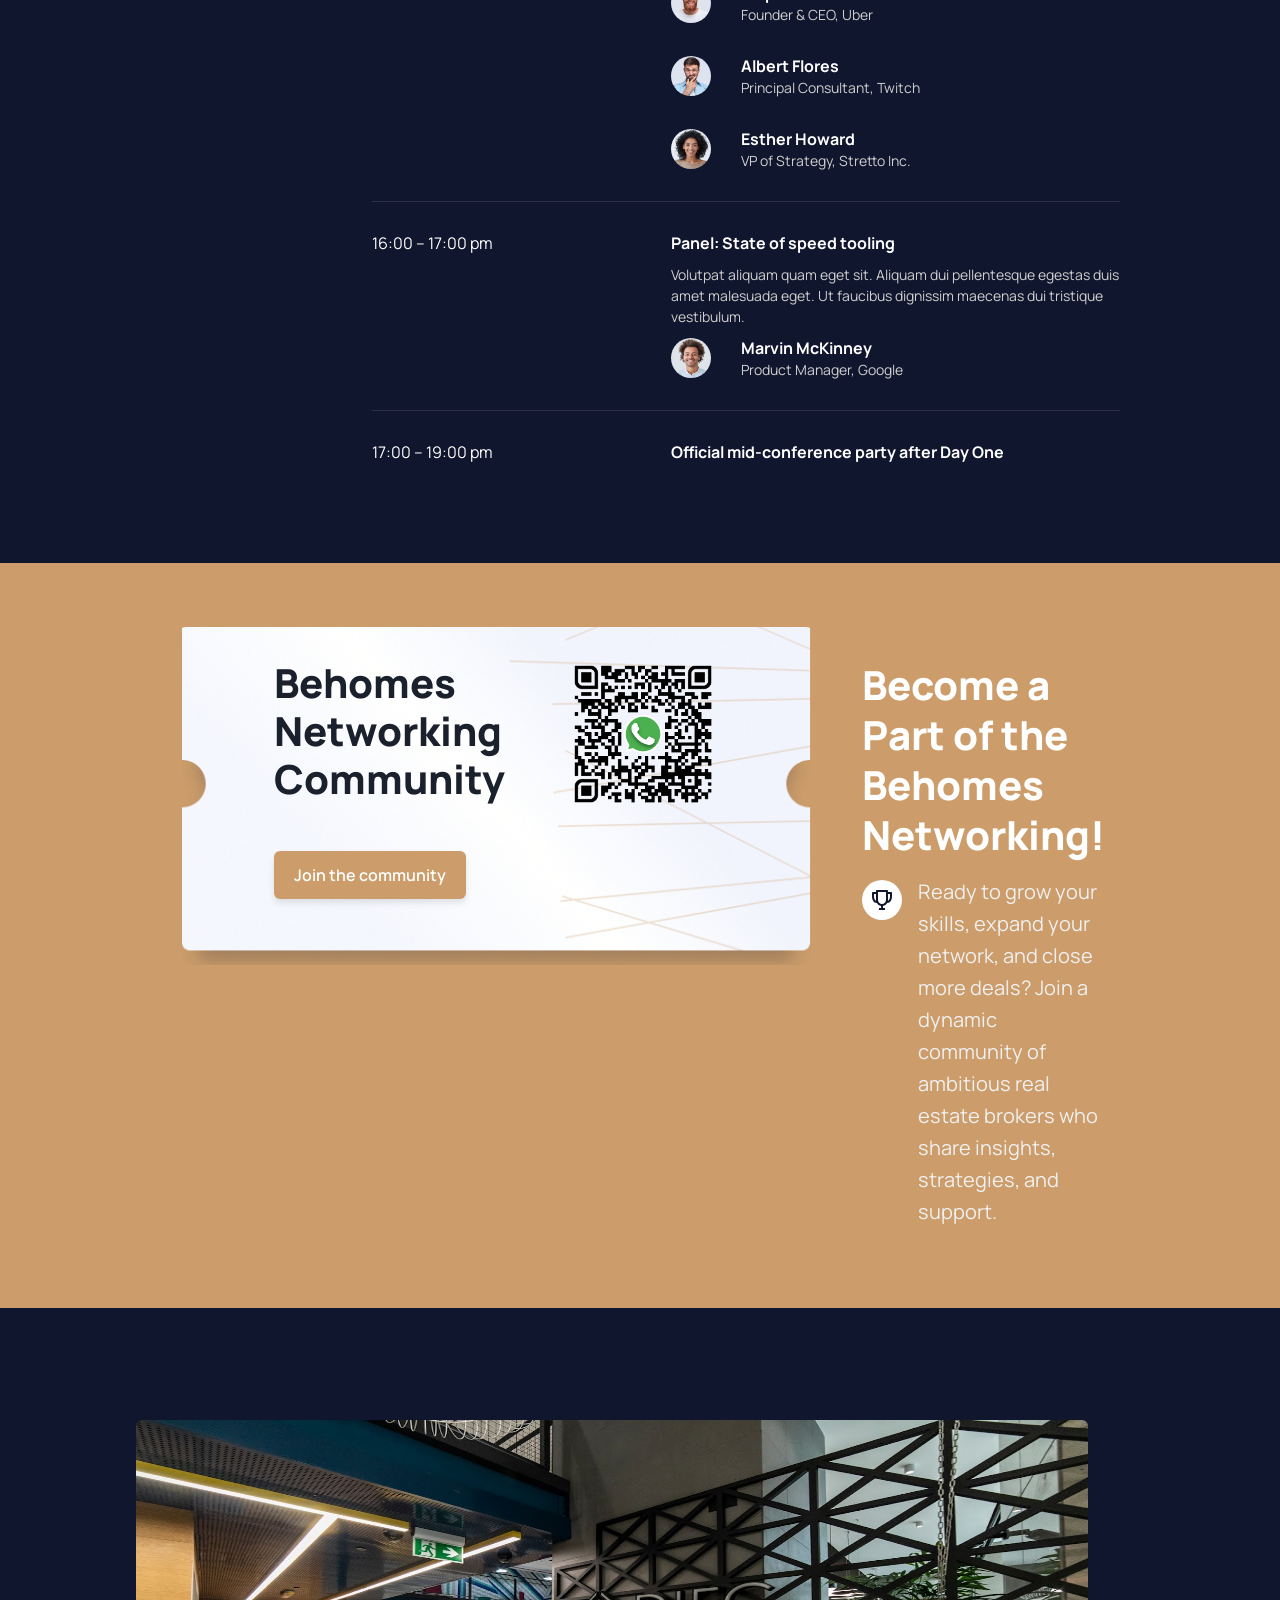
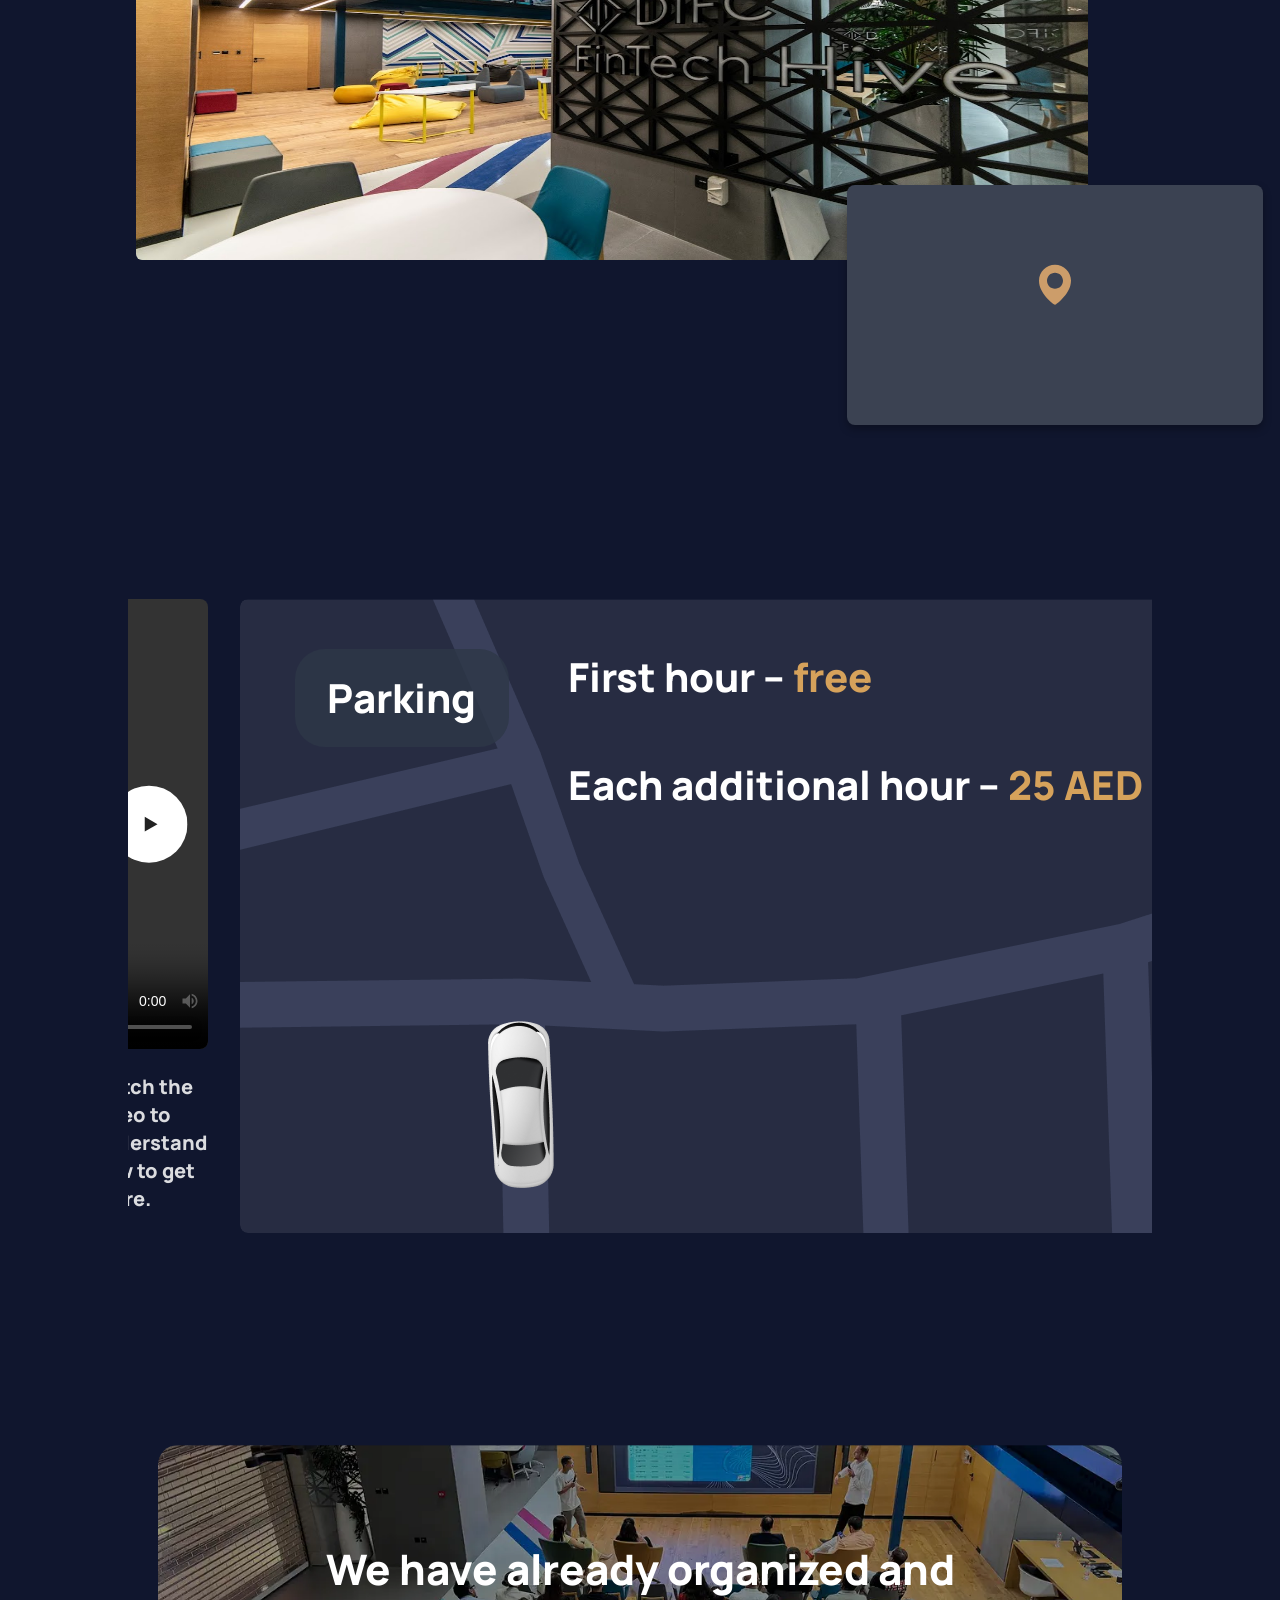
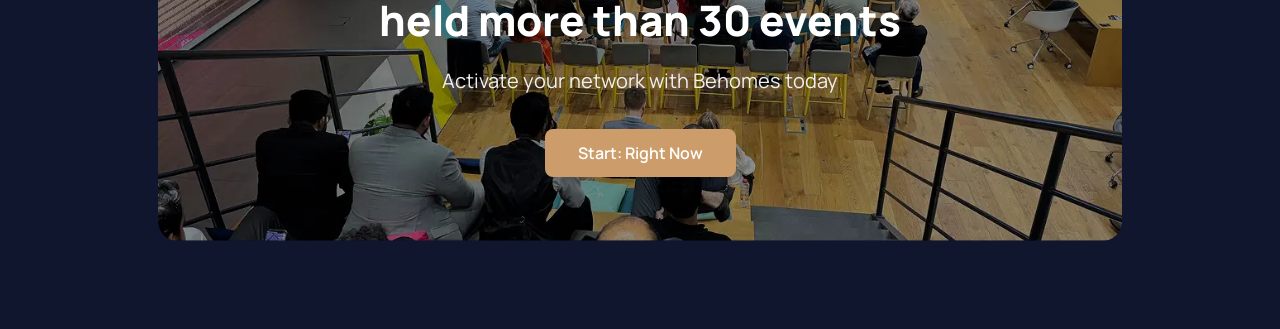
==== commit c897c070: "refactor: clean up layout structure and unify section widths - Removed unnecessary .title class usag" ====
--- a/index.html
+++ b/index.html
@@ -12,6 +12,7 @@
 </head>
 
 <body>
+    <section class="event-body-container">
     <!-- hero section -->
     <div class="digital-conference-section">
         <div class="conference-image-column">
@@ -31,7 +32,7 @@
         </div>
         <div class="conference-text-column">
             <span class="date">Oct 14-15, 2021</span>
-            <h2 class="title">NY Digital<br>Conference</h2>
+            <h1>NY Digital<br>Conference</h1>
             <div class="location-description">
                 <svg width="24" height="24" viewBox="0 0 24 24" fill="none" xmlns="http://www.w3.org/2000/svg">
                     <path
@@ -86,6 +87,7 @@
         </div>
     </div>
     <!-- About the digital conference -->
+     
     <div class="about-conference-section">
         <div class="about-content">
             <h2>About the digital conference</h2>
@@ -327,6 +329,54 @@
             <a href="#" class="start-button">Start: Right Now</a>
         </div>
     </div>
+
+
+
+
+<!-- Contact Us Popup -->
+<div id="contact-popup" class="popup-overlay">
+  <div class="popup-content">
+    <span class="close-button" onclick="closePopup()">&times;</span>
+
+    <!-- Contact Us form placed inside the popup -->
+    <section class="change-game-section">
+      <div class="change-game-header">
+        <h2>Let's Change the Game Together</h2>
+        <p>
+          Want to stay updated on upcoming events, join the conversation, or
+          even take the stage?
+        </p>
+      </div>
+      <form class="change-game-form">
+           <div class="form-row">
+          <div class="form-group">
+            <label for="first-name">First name</label>
+            <input type="text" id="first-name" placeholder="" />
+          </div>
+          <div class="form-group">
+            <label for="last-name">Last name</label>
+            <input type="text" id="last-name" placeholder="" />
+          </div>
+        </div>
+        <div class="form-row">
+          <div class="form-group">
+            <label for="email-address">Email address</label>
+            <input type="email" id="email-address" placeholder="" />
+          </div>
+          <div class="form-group">
+            <label for="phone">Phone</label>
+            <input type="tel" id="phone" placeholder="" />
+          </div>
+        </div>
+
+        <button type="submit" class="send-request-button">Send request</button>
+      </form>
+    </section>
+
+  </div>
+</div>
+
+</section>
 </body>
-
+<script src="./script.js"></script>
 </html>
--- a/style.css
+++ b/style.css
@@ -1,7 +1,12 @@
 /* hero section */
-        html, body {
+        body{
             margin: 0;
             padding: 0;
+        }
+        .event-body-container{
+            margin: 0;
+            padding: 0;
+            box-sizing: border-box;
             overflow-x: hidden;
             width: 100%;
             background: #10162E;
@@ -77,7 +82,7 @@
             color: #CC9D6A;
         }
 
-        .conference-text-column .title {
+        .conference-text-column h1 {
             font-weight: 800;
             font-size: 80px; 
             line-height: 130%;
@@ -291,22 +296,23 @@
 }
 
 /* <!-- About the digital conference --> */
+   
         .about-conference-section {
-
-            width: 90%; 
-            margin: 0 auto;
+               /* max-width: 1440px; */
+                width: 75%;
+                margin: auto;
             padding: 2rem;
             display: flex;
             flex-direction: column; 
             align-items: center; 
             justify-content: center;
             gap: 3rem; 
-            box-sizing: border-box;
+            /* box-sizing: border-box; */
         }
 
         .about-content {
             flex: 1; 
-            max-width: 600px; 
+            max-width: 800px; 
             text-align: center; 
             margin-top: 185px;
         }
@@ -329,22 +335,21 @@
             margin-bottom: 1rem;
         }
 
-        .about-images {
-            position: relative;
-            width: 511px; 
-            height: 664px;
-            flex-shrink: 0;
-            box-sizing: border-box;
-        }
-        .about-images img {
-            position: absolute;
-            width: 260px; 
-            height: 574px; 
-            border-radius: 8px; 
-            object-fit: cover;
-            box-shadow: 0 10px 15px -3px rgba(0, 0, 0, 0.1), 0 4px 6px -2px rgba(0, 0, 0, 0.05);
-           
-        }
+ .about-images {
+    width: 100%;
+    max-width: 511px;
+    height: auto;
+    position: relative;
+    box-sizing: border-box;
+}
+.about-images img {
+    width: 100%;
+    max-width: 260px;
+    height: auto;
+    border-radius: 8px;
+    object-fit: cover;
+    position: absolute;
+}
         .about-images .img-main {
             top: 90.34px; 
             left: 251px; 
@@ -423,7 +428,6 @@
                 object-fit: cover;
                 position: static; 
             }
-            /* Remove specific top/left positioning for mobile images */
             .about-images .img-main,
             .about-images .img-overlap {
                 top: auto;
@@ -435,9 +439,10 @@
 /* <!-- Agenda section --> */
 
 .container-agenda {
-    width: 70%;
+       width: 75%;
+                margin: auto;
     display: flex;
-    margin: 0 auto;
+ 
     padding: 40px 20px;
     margin-bottom: 30px;
 }
@@ -525,7 +530,7 @@
 .speakers {
     display: flex;
     flex-direction: row;
-    /* align-items: center; */
+ 
     gap: 30px;
     flex-wrap: wrap;
     width: 100%;
@@ -630,8 +635,8 @@
         }
 
         .networking-container {
-            max-width: 1200px;
-            width: 100%;
+           width: 75%;
+            margin: auto;
             display: flex;
             flex-direction: column;
             gap: 3rem;
@@ -844,8 +849,7 @@
         
 /* map section */
         .map-section {
-            width: 90%;
-            max-width: 1296px;
+            width: 75%;
             margin: 80px auto;
             display: flex;
             flex-direction: column;
@@ -904,12 +908,12 @@
 }
         .map-content img {
             width: 100%;
-            max-width: 952px;
+     
             height: auto;
             border-radius: 6px;
-            object-fit: cover;
+    
             display: block;
-            box-shadow: 0 4px 8px rgba(0, 0, 0, 0.2);
+   
             position: relative; 
             z-index: 1;
         }
@@ -1019,7 +1023,8 @@
 
  /* <!-- parking section --> */
      .parking-section-container {
-        max-width: 1296px;
+   
+        width: 80%;
         margin: 180px auto;
         display: flex;
         flex-direction: column;
@@ -1070,16 +1075,17 @@
         object-fit: cover;
     }
 
-    .video-wrapper .play-icon {
-        position: absolute;
-        top: 50%;
-        left: 50%;
-        transform: translate(-50%, -50%);
-        z-index: 3;
-        pointer-events: none;
-        transition: opacity 0.3s ease;
-        fill: #FFFFFF;
-    }
+.video-wrapper .play-icon {
+  position: absolute;
+  top: 50%;
+  left: 50%;
+  transform: translate(-50%, -50%);
+  z-index: 3;
+  pointer-events: auto;  
+  cursor: pointer;       
+  transition: opacity 0.3s ease;
+}
+
 
     .video-caption {
         font-weight: 800;
@@ -1407,7 +1413,7 @@
 
 /* last section */
         .events-organized-section {
-            max-width: 1000px; 
+            max-width: 900px; 
             margin: 88px auto;
             background-image: url('./images/15.png'); 
             background-size: cover;
@@ -1474,3 +1480,200 @@
                 font-size: 1rem; 
             }
         }     
+
+
+        
+.popup-overlay {
+  position: fixed;
+  top: 0;
+  left: 0;
+  width: 100%;
+  height: 100%;
+  background-color: rgba(16, 22, 46, 0.95);
+  display: none;
+  align-items: center;
+  justify-content: center;
+  z-index: 9999;
+  overflow-y: auto;
+  padding: 40px 20px;
+}
+
+.popup-content {
+  background-color: #10162E;
+  padding: 40px;
+  border-radius: 12px;
+  max-width: 800px;
+  width: 100%;
+  position: relative;
+  box-shadow: 0 8px 24px rgba(0, 0, 0, 0.3);
+}
+
+.close-button {
+  position: absolute;
+  top: 16px;
+  right: 24px;
+  font-size: 30px;
+  font-weight: bold;
+  color: #fff;
+  cursor: pointer;
+  z-index: 1;
+}
+
+/* Contact Us section */
+.change-game-section {
+    background-color: #10162E; 
+    padding: 50px 130px;
+    display: flex;
+    flex-direction: column;
+    align-items: center;
+    color: #FFFFFF; 
+}
+
+.change-game-header {
+    text-align: center;
+    margin-bottom: 40px;
+  
+}
+
+.change-game-header h2 {
+    font-size: 40px;
+    font-weight: 700;
+    margin-bottom: 16px;
+    color: #FFFFFF;
+}
+
+.change-game-header p {
+    font-size: 18px;
+    font-weight: 400;
+    color: #666F8F; 
+    line-height: 1.5;
+}
+
+.change-game-form {
+    width: 100%;
+    max-width: 800px; 
+    display: flex;
+    flex-direction: column;
+    gap: 20px; 
+}
+
+.form-row {
+    display: flex;
+    gap: 20px; 
+    width: 100%;
+    flex-wrap: wrap; 
+}
+
+.form-group {
+    flex: 1; 
+    min-width: 280px; 
+    display: flex;
+    flex-direction: column;
+}
+
+.form-group label {
+    font-size: 16px;
+    font-weight: 500;
+    color: #FFFFFF; 
+    margin-bottom: 8px;
+}
+
+.form-group input[type="text"],
+.form-group input[type="email"],
+.form-group input[type="tel"] {
+    background-color: #1C2238;
+    border: 1px solid #272D42; 
+    border-radius: 8px;
+    padding: 14px 16px;
+    font-size: 16px;
+    color: #FFFFFF; 
+    outline: none; 
+}
+
+.form-group input::placeholder {
+    color: #666F8F; 
+}
+
+
+.custom-select-wrapper {
+    position: relative;
+    width: 100%;
+    display: flex;
+    align-items: center;
+}
+
+.custom-select {
+    width: 100%;
+    background-color: #1C2238; 
+    border: 1px solid #272D42; 
+    border-radius: 8px;
+    padding: 14px 16px;
+    font-size: 16px;
+    color: #666F8F;
+    appearance: none; 
+    -webkit-appearance: none;
+    -moz-appearance: none;
+    cursor: pointer;
+    outline: none;
+    padding-right: 40px; 
+}
+
+.custom-select option {
+    background-color: #1C2238; 
+    color: #FFFFFF; 
+}
+
+.custom-select-wrapper .select-arrow {
+    position: absolute;
+    right: 15px;
+    pointer-events: none; 
+}
+
+.send-request-button {
+    background-color: #CC9D6A; 
+    color: #f3f2fb;
+    border: none;
+    border-radius: 8px;
+    padding: 16px 32px;
+    font-size: 18px;
+    font-weight: 600;
+    cursor: pointer;
+    transition: background-color 0.3s ease;
+    margin-top: 20px;
+    align-self: center; 
+}
+
+.send-request-button:hover {
+    background-color: #e0ac75; 
+}
+
+
+@media (max-width: 768px) {
+    .change-game-section {
+        padding: 60px 20px; 
+    }
+
+    .change-game-header h2 {
+        font-size: 32px;
+    }
+
+    .change-game-header p {
+        font-size: 16px; 
+    }
+
+    .form-row {
+        flex-direction: column; 
+        gap: 15px;
+    }
+
+    .form-group {
+        min-width: unset; 
+        width: 100%;
+    }
+
+    .send-request-button {
+        width: 100%;
+    }
+}
+
+
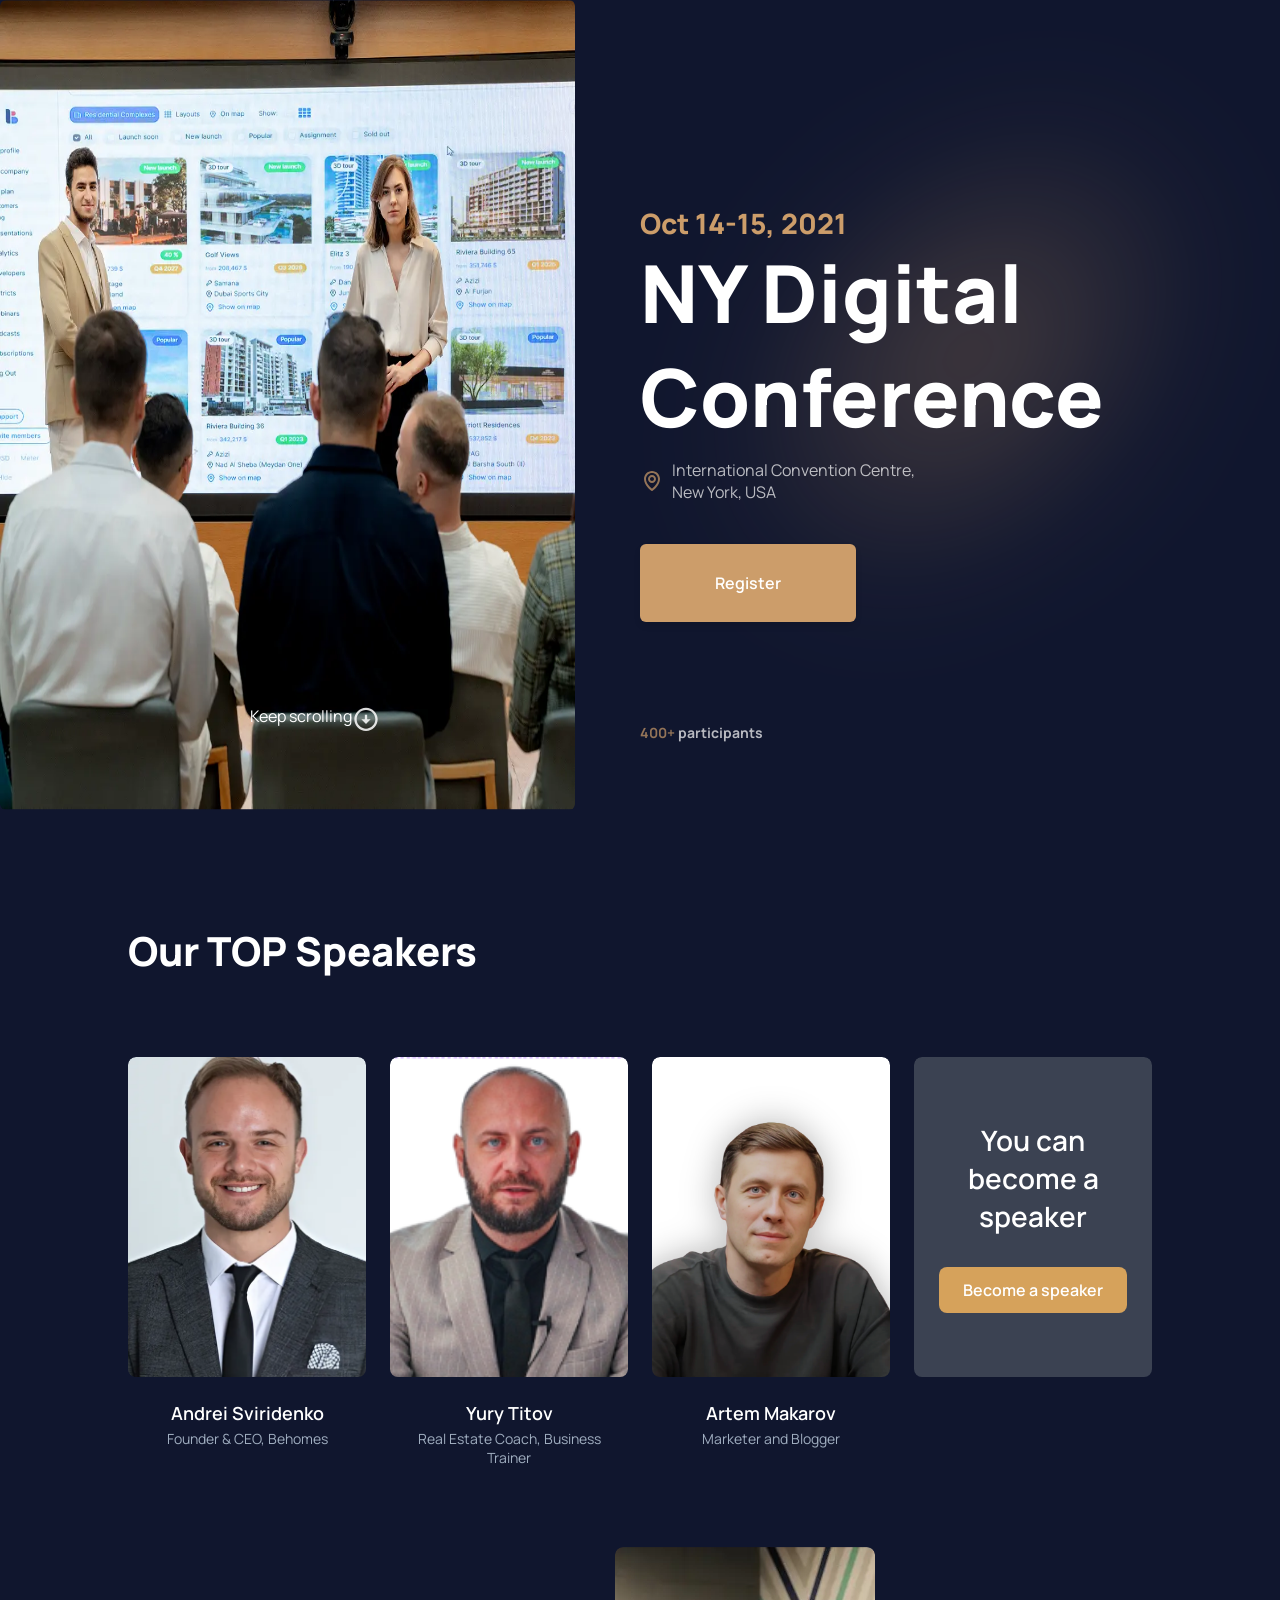
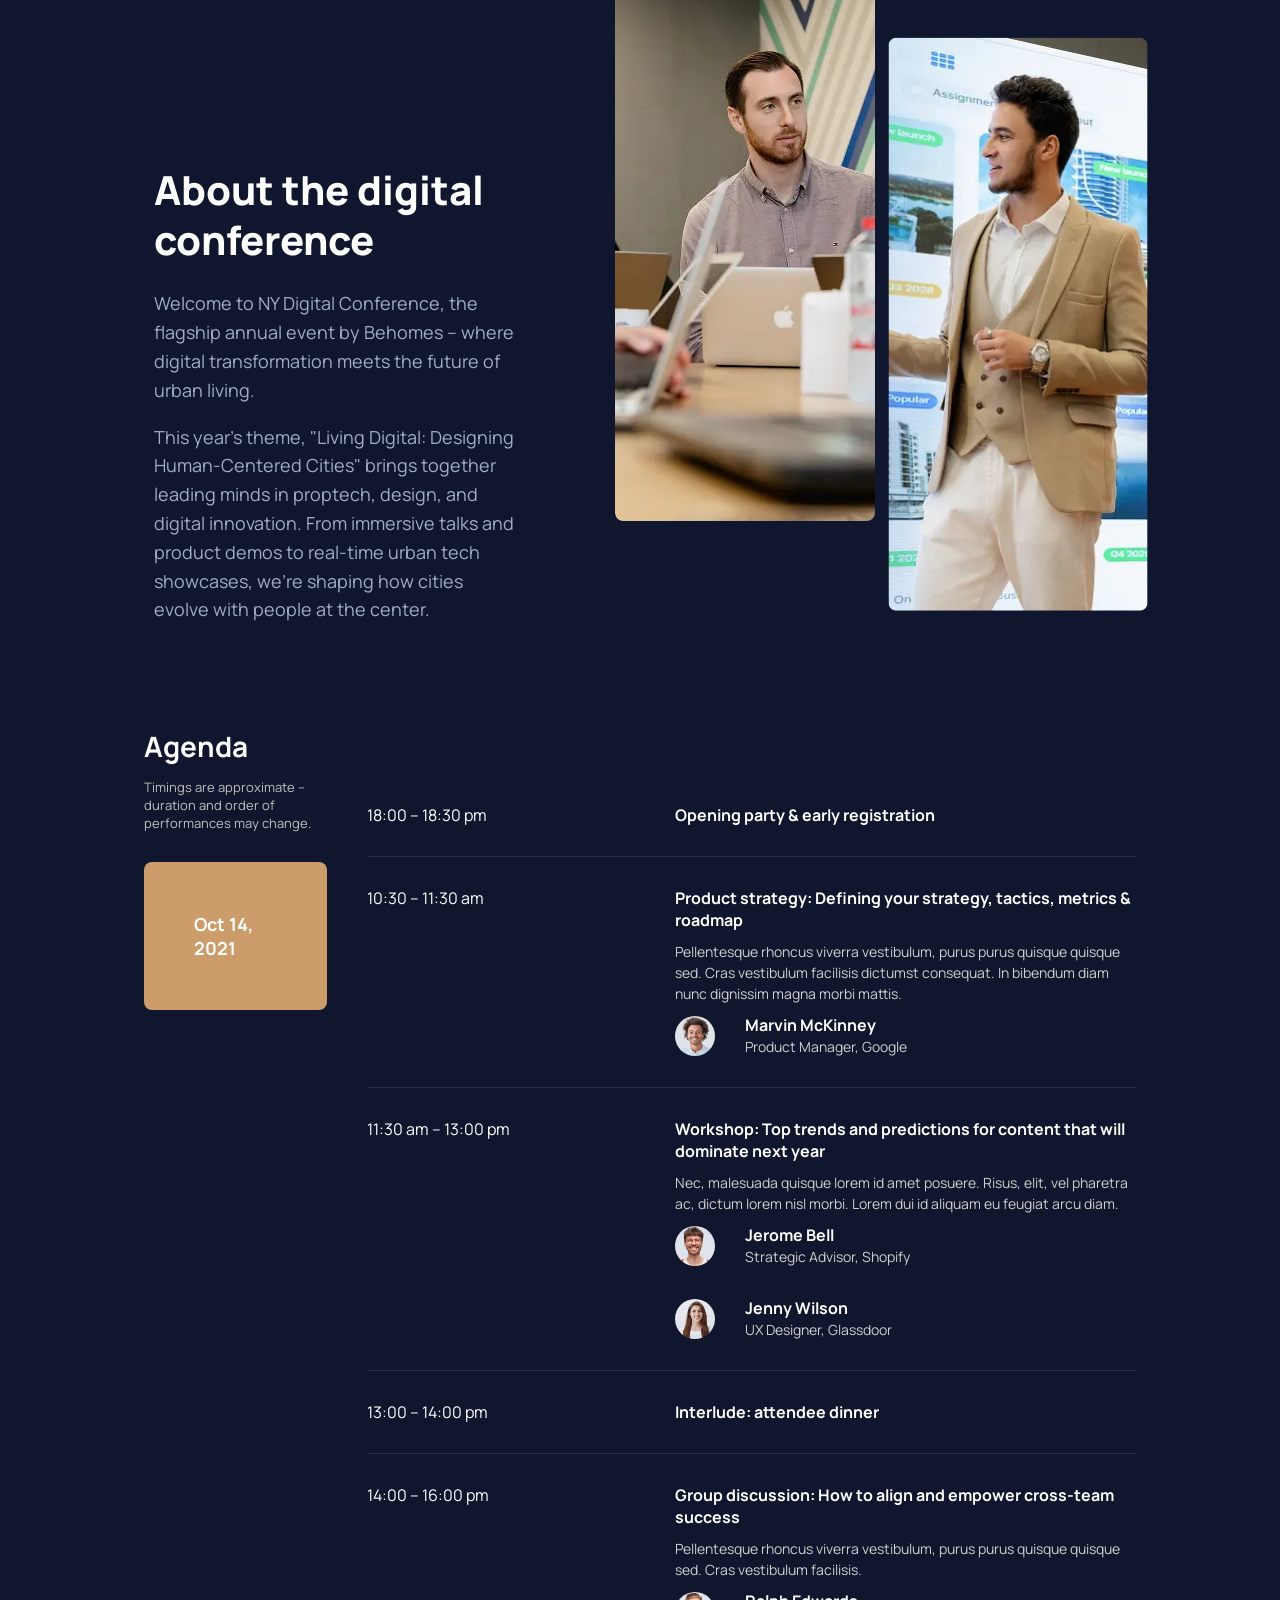
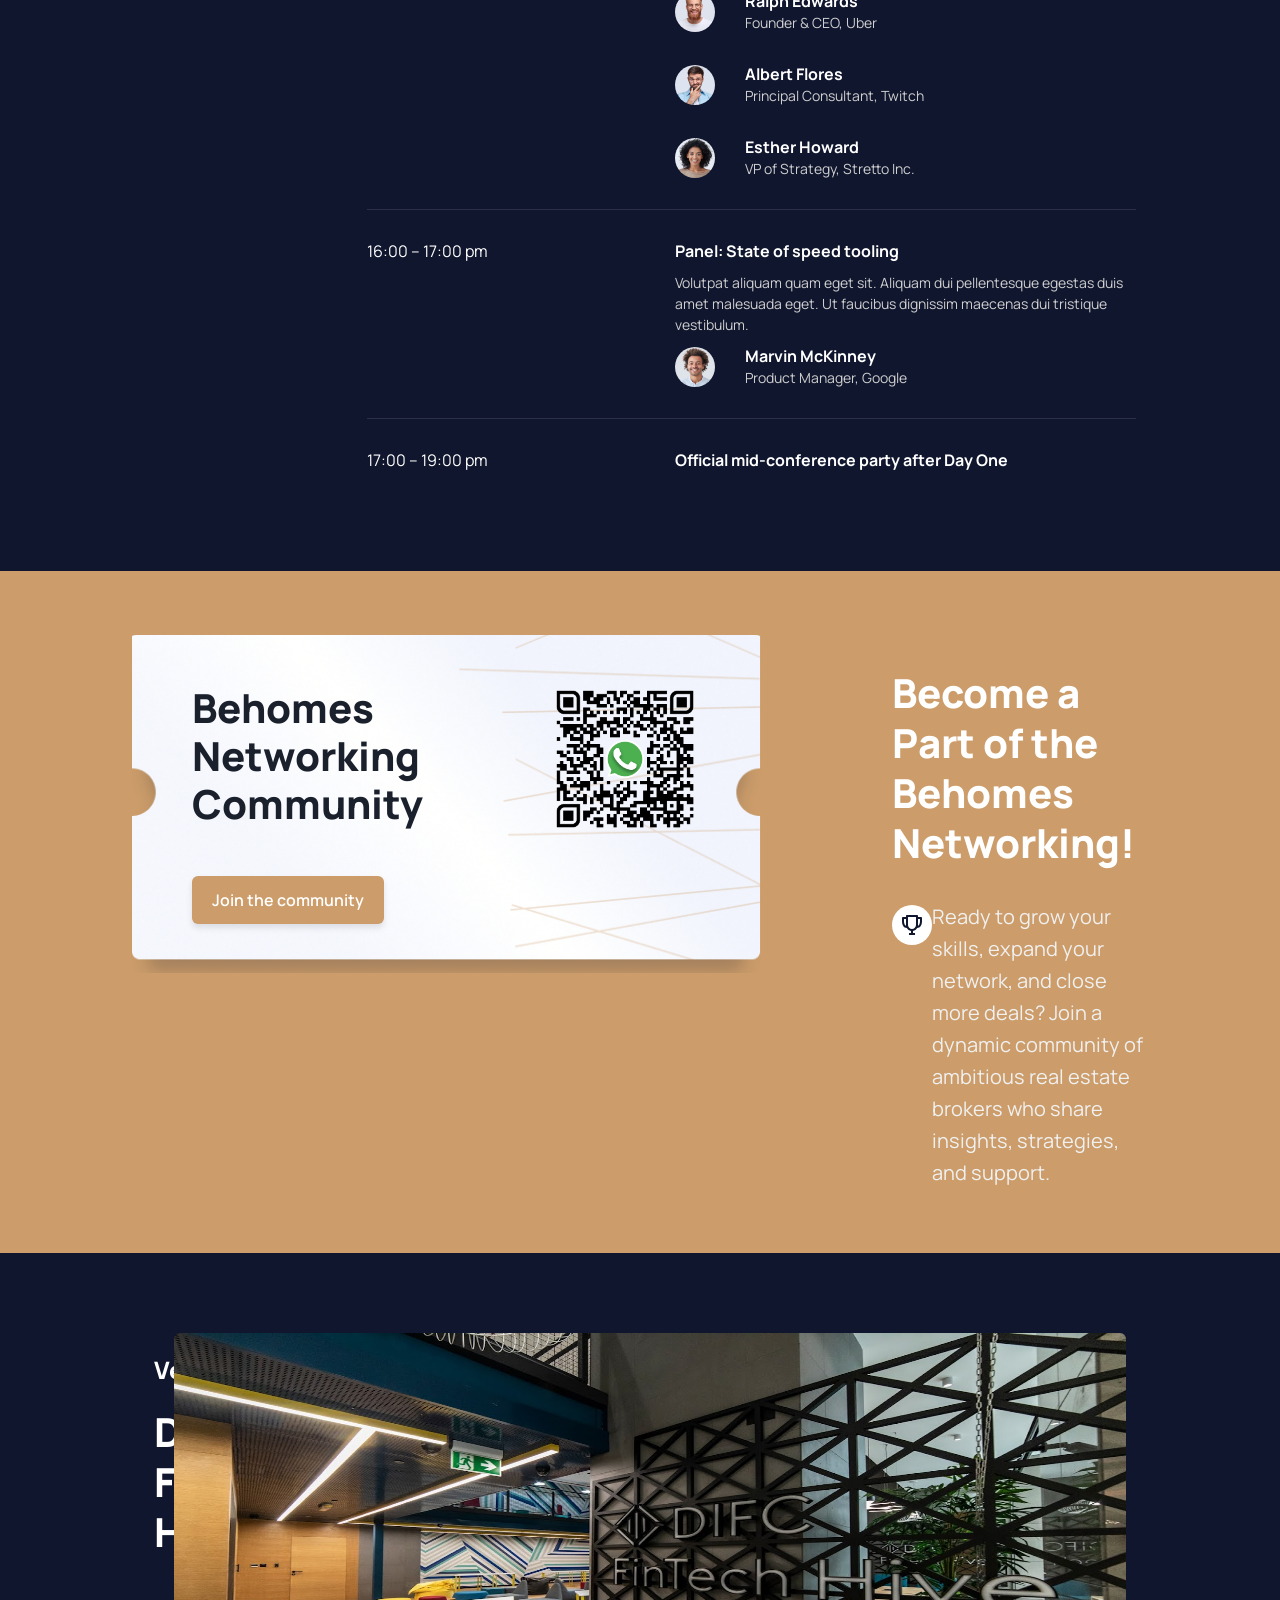
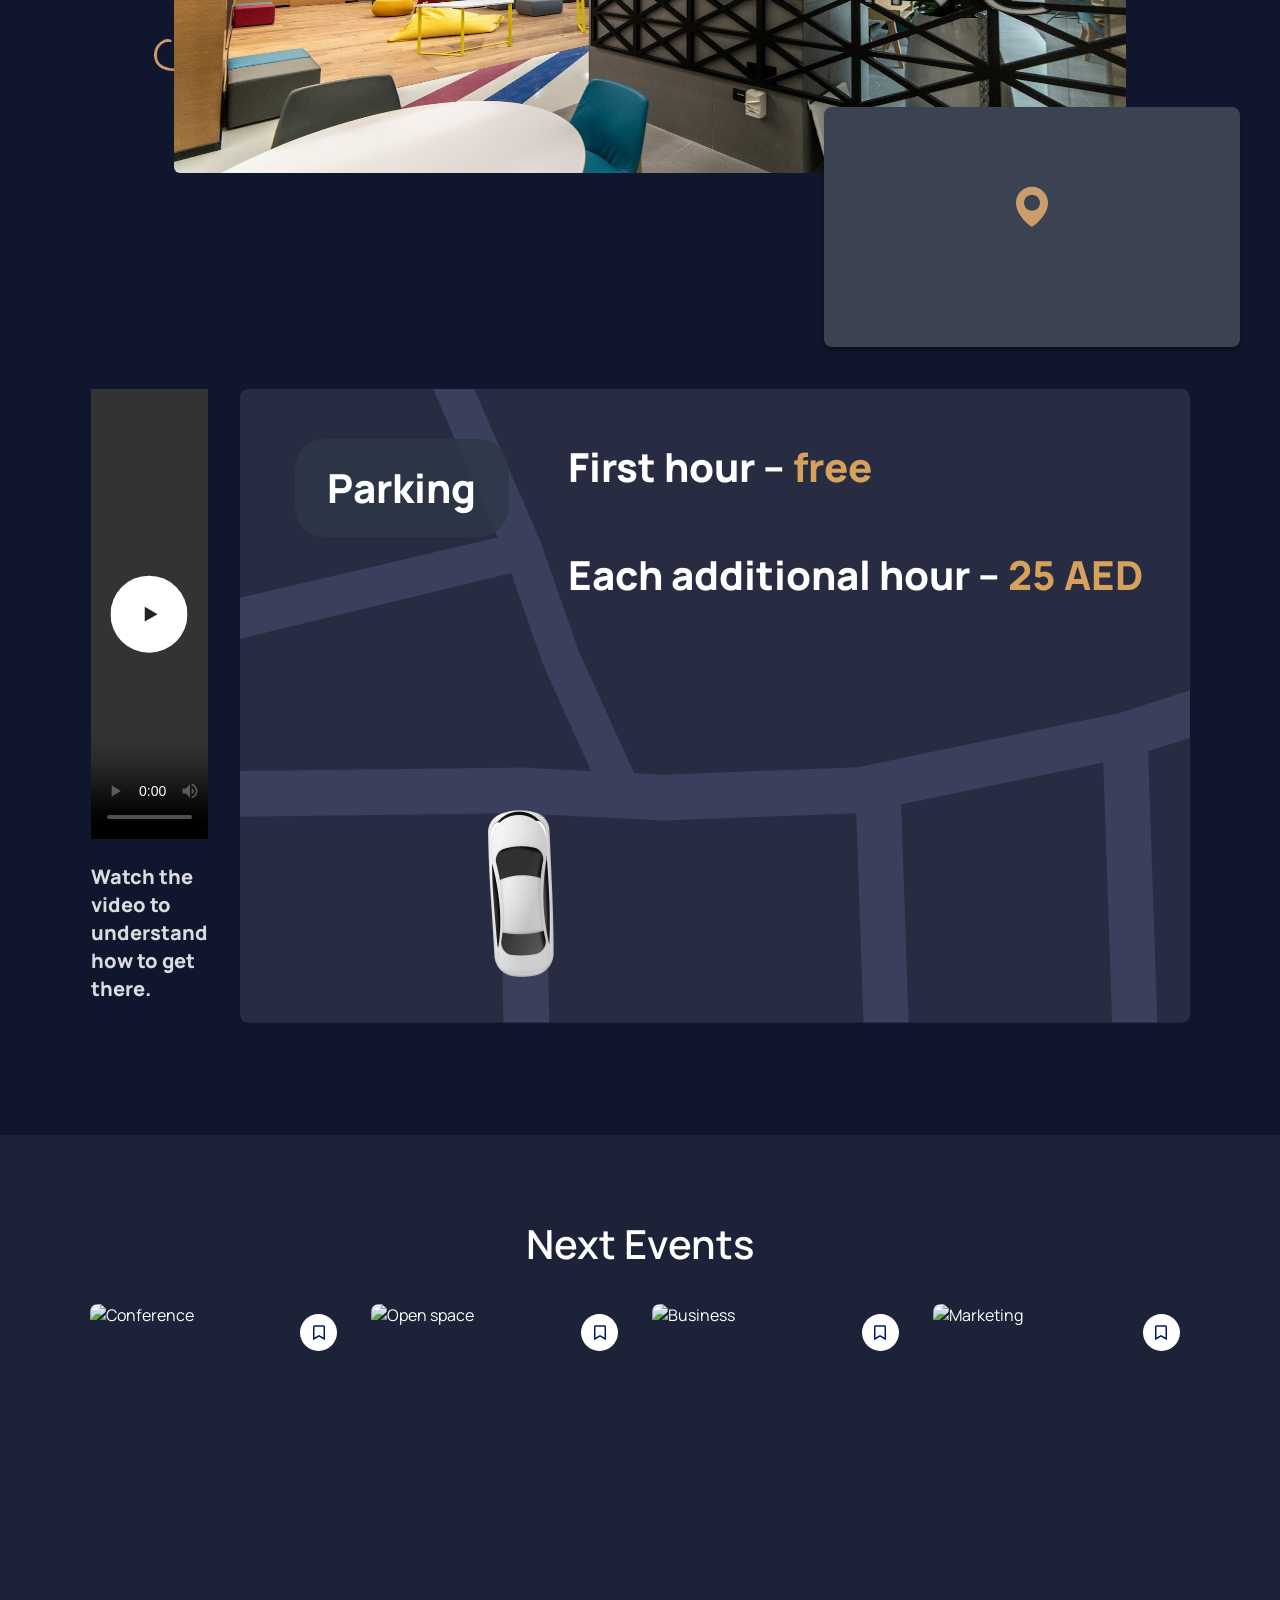
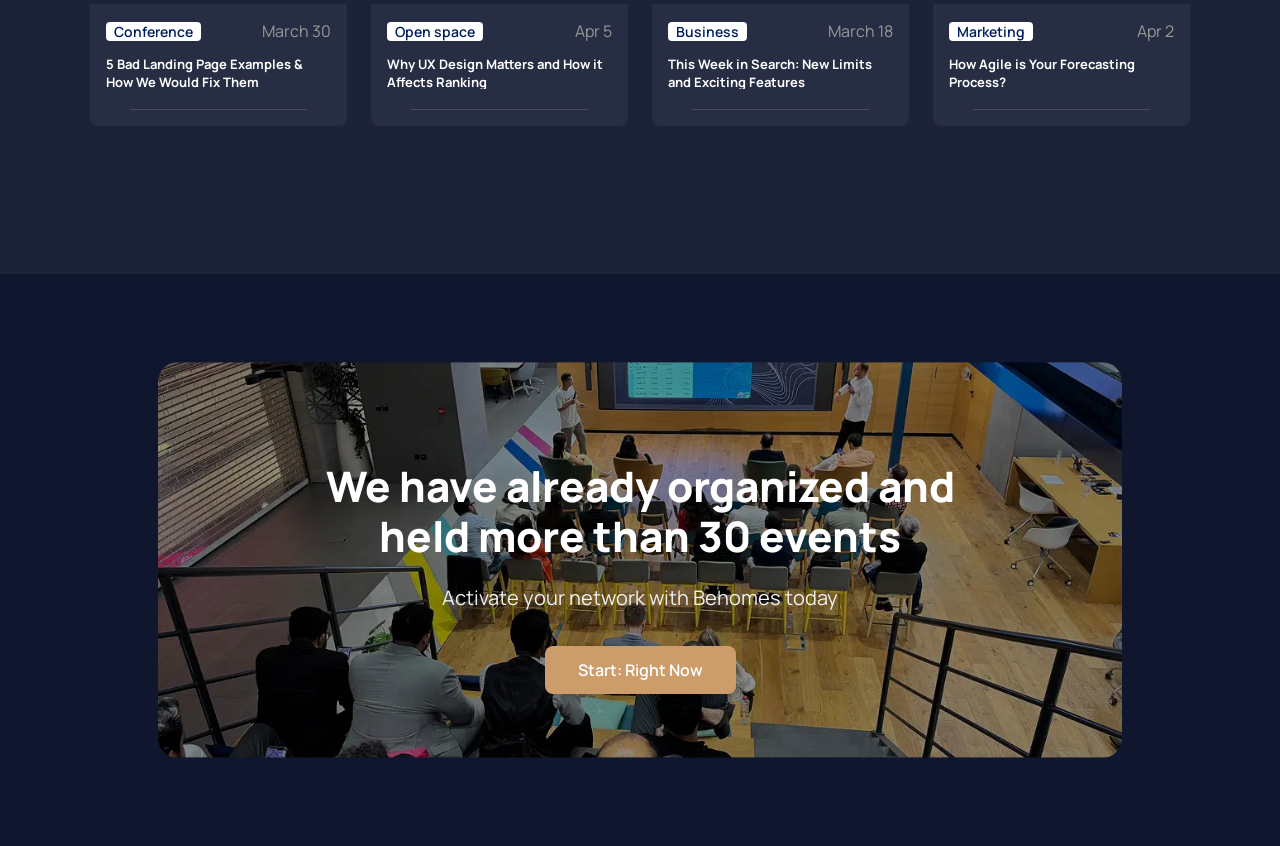
==== commit 55888536: "fixed" ====
--- a/index.html
+++ b/index.html
@@ -13,370 +13,498 @@
 
 <body>
     <section class="event-body-container">
-    <!-- hero section -->
-    <div class="digital-conference-section">
-        <div class="conference-image-column">
-            <img src="./images/12.png" alt="NY Digital Conference Event">
-            <p class="scroll-hint">Keep scrolling<svg width="28" height="29" viewBox="0 0 28 29" fill="none"
-                    xmlns="http://www.w3.org/2000/svg">
-                    <g opacity="0.85">
+        <!-- hero section -->
+        <div class="digital-conference-section">
+            <div class="conference-image-column">
+                <img src="./images/12.png" alt="NY Digital Conference Event">
+                <p class="scroll-hint">Keep scrolling<svg width="28" height="29" viewBox="0 0 28 29" fill="none"
+                        xmlns="http://www.w3.org/2000/svg">
+                        <g opacity="0.85">
+                            <path
+                                d="M14.0002 2.66455C7.56716 2.66572 2.3335 7.89938 2.3335 14.3324C2.3335 20.7642 7.56716 25.9979 14.0002 25.9991C20.4332 25.9991 25.6668 20.7654 25.6668 14.3324C25.6668 7.89938 20.4343 2.66572 14.0002 2.66455ZM14.0002 23.6657C8.854 23.6645 4.66683 19.4774 4.66683 14.3324C4.66683 9.18622 8.854 4.99905 14.0002 4.99788C19.1463 4.99905 23.3335 9.18622 23.3335 14.3324C23.3335 19.4785 19.1463 23.6657 14.0002 23.6657Z"
+                                fill="white" />
+                            <path
+                                d="M15.1666 9.67261H12.8333V14.3393H9.32275L13.9953 19.0118L18.6666 14.3393H15.1666V9.67261Z"
+                                fill="white" />
+                        </g>
+                    </svg>
+                </p>
+            </div>
+            <div class="conference-text-column">
+                <span class="date">Oct 14-15, 2021</span>
+                <h1>NY Digital<br>Conference</h1>
+                <div class="location-description">
+                    <svg width="24" height="24" viewBox="0 0 24 24" fill="none" xmlns="http://www.w3.org/2000/svg">
                         <path
-                            d="M14.0002 2.66455C7.56716 2.66572 2.3335 7.89938 2.3335 14.3324C2.3335 20.7642 7.56716 25.9979 14.0002 25.9991C20.4332 25.9991 25.6668 20.7654 25.6668 14.3324C25.6668 7.89938 20.4343 2.66572 14.0002 2.66455ZM14.0002 23.6657C8.854 23.6645 4.66683 19.4774 4.66683 14.3324C4.66683 9.18622 8.854 4.99905 14.0002 4.99788C19.1463 4.99905 23.3335 9.18622 23.3335 14.3324C23.3335 19.4785 19.1463 23.6657 14.0002 23.6657Z"
-                            fill="white" />
+                            d="M12 14C14.206 14 16 12.206 16 10C16 7.794 14.206 6 12 6C9.794 6 8 7.794 8 10C8 12.206 9.794 14 12 14ZM12 8C13.103 8 14 8.897 14 10C14 11.103 13.103 12 12 12C10.897 12 10 11.103 10 10C10 8.897 10.897 8 12 8Z"
+                            fill="#CC9D6A" />
                         <path
-                            d="M15.1666 9.67261H12.8333V14.3393H9.32275L13.9953 19.0118L18.6666 14.3393H15.1666V9.67261Z"
-                            fill="white" />
-                    </g>
-                </svg>
-            </p>
-        </div>
-        <div class="conference-text-column">
-            <span class="date">Oct 14-15, 2021</span>
-            <h1>NY Digital<br>Conference</h1>
-            <div class="location-description">
-                <svg width="24" height="24" viewBox="0 0 24 24" fill="none" xmlns="http://www.w3.org/2000/svg">
-                    <path
-                        d="M12 14C14.206 14 16 12.206 16 10C16 7.794 14.206 6 12 6C9.794 6 8 7.794 8 10C8 12.206 9.794 14 12 14ZM12 8C13.103 8 14 8.897 14 10C14 11.103 13.103 12 12 12C10.897 12 10 11.103 10 10C10 8.897 10.897 8 12 8Z"
-                        fill="#CC9D6A" />
-                    <path
-                        d="M11.4201 21.814C11.5941 21.938 11.7971 22 12.0001 22C12.2031 22 12.4061 21.938 12.5801 21.814C12.8841 21.599 20.0291 16.44 20.0001 10C20.0001 5.589 16.4111 2 12.0001 2C7.58909 2 4.00009 5.589 4.00009 9.995C3.97109 16.44 11.1161 21.599 11.4201 21.814ZM12.0001 4C15.3091 4 18.0001 6.691 18.0001 10.005C18.0211 14.443 13.6121 18.428 12.0001 19.735C10.3891 18.427 5.97909 14.441 6.00009 10C6.00009 6.691 8.69109 4 12.0001 4Z"
-                        fill="#CC9D6A" />
-                </svg>
-
-                <span>International Convention Centre,<br>New York, USA</span>
-            </div>
-            <a href="#" class="register-button">Register</a>
-            <span class="participants-count"><span>400+ </span>participants</span>
-        </div>
+                            d="M11.4201 21.814C11.5941 21.938 11.7971 22 12.0001 22C12.2031 22 12.4061 21.938 12.5801 21.814C12.8841 21.599 20.0291 16.44 20.0001 10C20.0001 5.589 16.4111 2 12.0001 2C7.58909 2 4.00009 5.589 4.00009 9.995C3.97109 16.44 11.1161 21.599 11.4201 21.814ZM12.0001 4C15.3091 4 18.0001 6.691 18.0001 10.005C18.0211 14.443 13.6121 18.428 12.0001 19.735C10.3891 18.427 5.97909 14.441 6.00009 10C6.00009 6.691 8.69109 4 12.0001 4Z"
+                            fill="#CC9D6A" />
+                    </svg>
+
+                    <span>International Convention Centre,<br>New York, USA</span>
+                </div>
+                <a href="#" class="register-button">Register</a>
+                <span class="participants-count"><span>400+ </span>participants</span>
+            </div>
+        </div>
+
+        <!-- Our top speakers -->
+        <div class="speakers-container">
+            <div class="speakers-header">
+                <h2>Our TOP Speakers</h2>
+            </div>
+
+            <div class="speaker-grid">
+                <div class="speaker-card">
+                    <img src="./images/speaker1.png" alt="Andrei Sviridenko">
+                    <h3>Andrei Sviridenko</h3>
+                    <p>Founder & CEO, Behomes</p>
+                </div>
+
+
+                <div class="speaker-card">
+                    <img src="./images/speaker2.png" alt="Yury Titov">
+                    <h3>Yury Titov</h3>
+                    <p>Real Estate Coach, Business Trainer</p>
+                </div>
+
+
+                <div class="speaker-card">
+                    <img src="./images/speaker3.png" alt="Artem Makarov">
+                    <h3>Artem Makarov</h3>
+                    <p>Marketer and Blogger</p>
+                </div>
+
+
+                <div class="speaker-card cta-card">
+                    <div class="cta-details ">
+                        <p>You can become a speaker</p>
+                        <a href="#" class="speaker-button">Become a speaker</a>
+                    </div>
+                </div>
+            </div>
+        </div>
+        <!-- About the digital conference -->
+
+        <div class="about-conference-section">
+            <div class="about-content">
+                <h2>About the digital conference</h2>
+                <p>Welcome to NY Digital Conference, the flagship annual event by Behomes – where digital transformation
+                    meets the future of urban living.</p>
+                <p>This year's theme, "Living Digital: Designing Human-Centered Cities" brings together leading minds in
+                    proptech, design, and digital innovation. From immersive talks and product demos to real-time urban
+                    tech
+                    showcases, we're shaping how cities evolve with people at the center.</p>
+            </div>
+            <div class="about-images">
+                <img src="./images/14.png" alt="Conference Participant 1" class="img-main">
+                <img src="./images/13.png" alt="Conference Participant 2" class="img-overlap">
+            </div>
+        </div>
+        <!-- Agenda section -->
+        <div class="container-agenda">
+            <div class="sidebar">
+                <h2>Agenda</h2>
+                <p>Timings are approximate – duration and order of performances may change.</p>
+                <div class="date-box">Oct 14, 2021</div>
+            </div>
+            <div class="agenda">
+                <div class="item">
+                    <div class="time">18:00 – 18:30 pm</div>
+                    <div class="content">
+                        <h3>Opening party & early registration</h3>
+                    </div>
+                </div>
+
+                <div class="item">
+                    <div class="time">10:30 – 11:30 am</div>
+                    <div class="content">
+                        <h3>Product strategy: Defining your strategy, tactics, metrics & roadmap</h3>
+                        <p>
+                            Pellentesque rhoncus viverra vestibulum, purus purus quisque quisque
+                            sed. Cras vestibulum facilisis dictumst consequat. In bibendum diam
+                            nunc dignissim magna morbi mattis.
+                        </p>
+                        <div class="speaker">
+                            <img src="./images/1.jpg" alt="Marvin McKinney" />
+                            <div>
+                                <strong>Marvin McKinney</strong>
+                                <p>Product Manager, Google</p>
+                            </div>
+                        </div>
+                    </div>
+                </div>
+
+                <div class="item">
+                    <div class="time">11:30 am – 13:00 pm</div>
+                    <div class="content">
+                        <h3>Workshop: Top trends and predictions for content that will dominate next year</h3>
+                        <p>
+                            Nec, malesuada quisque lorem id amet posuere. Risus, elit, vel pharetra
+                            ac, dictum lorem nisl morbi. Lorem dui id aliquam eu feugiat arcu diam.
+                        </p>
+                        <div class="speakers">
+                            <div class="speaker">
+                                <img src="./images/2.jpg" alt="Jerome Bell" />
+                                <div>
+                                    <strong>Jerome Bell</strong>
+                                    <p>Strategic Advisor, Shopify</p>
+                                </div>
+                            </div>
+                            <div class="speaker">
+                                <img src="./images/3.jpg" alt="Jenny Wilson" />
+                                <div>
+                                    <strong>Jenny Wilson</strong>
+                                    <p>UX Designer, Glassdoor</p>
+                                </div>
+                            </div>
+                        </div>
+                    </div>
+                </div>
+
+                <div class="item">
+                    <div class="time">13:00 – 14:00 pm</div>
+                    <div class="content">
+                        <h3>Interlude: attendee dinner</h3>
+                    </div>
+                </div>
+
+                <div class="item">
+                    <div class="time">14:00 – 16:00 pm</div>
+                    <div class="content">
+                        <h3>Group discussion: How to align and empower cross-team success</h3>
+                        <p>
+                            Pellentesque rhoncus viverra vestibulum, purus purus quisque quisque sed. Cras vestibulum
+                            facilisis.
+                        </p>
+                        <div class="speakers">
+                            <div class="speaker">
+                                <img src="./images/4.jpg" alt="Ralph Edwards" />
+                                <div>
+                                    <strong>Ralph Edwards</strong>
+                                    <p>Founder & CEO, Uber</p>
+                                </div>
+
+                            </div>
+                            <div class="speaker">
+                                <img src="./images/5.jpg" alt="Albert Flores" />
+                                <div>
+                                    <strong>Albert Flores</strong>
+                                    <p>Principal Consultant, Twitch</p>
+                                </div>
+                            </div>
+
+                            <div class="speaker">
+                                <img src="./images/6.jpg" alt="Esther Howard" />
+                                <div>
+                                    <strong>Esther Howard</strong>
+                                    <p>VP of Strategy, Stretto Inc.</p>
+                                </div>
+                            </div>
+                        </div>
+                    </div>
+                </div>
+
+                <div class="item">
+                    <div class="time">16:00 – 17:00 pm</div>
+                    <div class="content">
+                        <h3>Panel: State of speed tooling</h3>
+                        <p>
+                            Volutpat aliquam quam eget sit. Aliquam dui pellentesque egestas duis amet malesuada eget.
+                            Ut faucibus dignissim maecenas dui tristique vestibulum.
+                        </p>
+                        <div class="speaker">
+                            <img src="./images/1.jpg" alt="Marvin McKinney" />
+                            <div>
+                                <strong>Marvin McKinney</strong>
+                                <p>Product Manager, Google</p>
+                            </div>
+                        </div>
+                    </div>
+                </div>
+
+                <div class="item">
+                    <div class="time">17:00 – 19:00 pm</div>
+                    <div class="content">
+                        <h3>Official mid-conference party after Day One</h3>
+                    </div>
+                </div>
+            </div>
+        </div>
+        <!-- QRCode section -->
+        <div class="networking-section">
+            <div class="networking-container">
+                <div class="qr-card-column">
+                    <img src="./images/bg.png" alt="White Background" class="background-image">
+                    <div class="qr-content-overlay">
+                        <img src="./images/whatsup.png" alt="QR Code" class="qr-code">
+                        <div class="text-button-group">
+                            <h3>Behomes<br>Networking<br>Community</h3>
+                            <a href="#" class="join-button">Join the community</a>
+                        </div>
+                    </div>
+                </div>
+
+                <div class="networking-text-column">
+                    <h2>Become a Part of the<br>Behomes Networking!</h2>
+                    <div class="bullet-point">
+                        <div class="icon-circle">
+                            <svg width="20" height="20" viewBox="0 0 20 20" fill="none"
+                                xmlns="http://www.w3.org/2000/svg">
+                                <path
+                                    d="M19 2H16V1C16 0.447 15.553 0 15 0H5C4.447 0 4 0.447 4 1V2H1C0.447 2 0 2.447 0 3V6C0 10.31 1.799 12.91 4.819 13.012C5.699 14.521 7.215 15.609 9 15.91V18H7V20H13V18H11V15.91C12.784 15.608 14.301 14.52 15.181 13.012C18.201 12.91 20 10.31 20 6V3C20 2.447 19.553 2 19 2ZM2 6V4H4V10.021V10.83C2.216 10.078 2 7.299 2 6ZM10 14C7.794 14 6 12.206 6 10V2H14V10C14 12.206 12.206 14 10 14ZM16 10.83V10.021V4H18V6C18 7.299 17.784 10.078 16 10.83Z"
+                                    fill="#10162E" />
+                            </svg>
+                        </div>
+                        <p>Ready to grow your skills, expand your network, and close more deals?
+                            Join a dynamic community of ambitious real estate brokers who share insights, strategies,
+                            and
+                            support.</p>
+                    </div>
+                </div>
+            </div>
+        </div>
+        <!-- map section -->
+        <div class="map-section">
+            <div class="map-header">
+                <h2>Venue</h2>
+                <p>DIFC Fintech Hive</p>
+                <img src="./images/arrow.png" alt="Arrow" class="arrow-image">
+            </div>
+            <div class="map-content">
+                <img src="./images/16.jpg" alt="Venue Image">
+
+                <div class="map-container">
+                    <iframe
+                        src="https://www.google.com/maps/embed?pb=!1m18!1m12!1m3!1d3023.123456789012!2d-74.0060!3d40.7128!2m3!1f0!2f0!3f0!3m2!1i1024!2i768!4f13.1!3m3!1m2!1s0x89c259afc9a12345%3A0x123456789abcdef0!2sInternational%20Convention%20Centre%2C%20New%20York%2C%20USA!5e0!3m2!1sen!2sin!4v1616161616161"
+                        width="100%" height="100%" style="border:0;" allowfullscreen="" loading="lazy"></iframe>
+                    <svg class="map-pin" width="32" height="41" viewBox="0 0 32 41" fill="none"
+                        xmlns="http://www.w3.org/2000/svg">
+                        <path fill-rule="evenodd" clip-rule="evenodd"
+                            d="M16.0002 40.6768C15.5942 40.6768 15.1882 40.5528 14.8402 40.3048C14.2322 39.8748 -0.0578239 29.5568 0.000176075 16.6668C0.000176075 7.85476 7.17817 0.676758 16.0002 0.676758C24.8222 0.676758 32.0002 7.85476 32.0002 16.6768C32.0582 29.5568 17.7682 39.8748 17.1602 40.3048C16.8122 40.5528 16.4062 40.6768 16.0002 40.6768ZM16 24.6768C20.4183 24.6768 24 21.095 24 16.6768C24 12.2585 20.4183 8.67676 16 8.67676C11.5817 8.67676 8 12.2585 8 16.6768C8 21.095 11.5817 24.6768 16 24.6768Z"
+                            fill="#CC9D6A" />
+                    </svg>
+                </div>
+            </div>
+        </div>
+
+
+        
+        <!-- parking section -->
+        <div class="parking-section-container">
+            <div class="parking-content-wrapper">
+                <div class="video-block">
+                    <div class="video-wrapper">
+                        <video controls>
+                            <source src="https://www.w3schools.com/html/mov_bbb.mp4" type="video/mp4">
+                            Your browser does not support the video tag.
+                        </video>
+                        <svg class="play-icon" width="77" height="78" viewBox="0 0 77 78" fill="none"
+                            xmlns="http://www.w3.org/2000/svg">
+                            <rect y="0.678711" width="77" height="77" rx="38.5" fill="white" />
+                            <path d="M47 39.1787L34.25 46.5399L34.25 31.8175L47 39.1787Z" fill="#222222" />
+                        </svg>
+                    </div>
+                    <p class="video-caption">Watch the video to understand how to get there.</p>
+                </div>
+
+                <div class="image-text-block">
+                    <img src="./images/on map (2).png" alt="Parking Map Image">
+                    <div class="text-overlay">
+                        <div class="parking-keyword-box">
+                            <h3>Parking</h3>
+                        </div>
+                        <div class="cost-details">
+                            <p>First hour – <span class="highlight">free</span></p>
+                            <br><br>
+                            <p>Each additional hour – <span class="highlight">25 AED</span></p>
+                        </div>
+                    </div>
+                </div>
+            </div>
+        </div>
+
+    <!-- Next Event section -->
+    <div class="containe-events">
+      <h2 class="section-heading">Next Events</h2>
+      <div class="grid-container">
+        <!-- Event Card 1 -->
+        <div class="event-card">
+          <img src="./images/8.jpg" alt="Conference" />
+          <div class="card-icon">
+            <svg
+              width="12"
+              height="16"
+              viewBox="0 0 12 16"
+              fill="none"
+              xmlns="http://www.w3.org/2000/svg"
+            >
+              <path
+                d="M10.5 0.178711H1.5C0.67275 0.178711 0 0.851461 0 1.67871V5.63571V6.17871V15.1787L6 11.7497L12 15.1787V6.17871V5.63571V1.67871C12 0.851461 11.3273 0.178711 10.5 0.178711ZM10.5 12.5935L6 10.0225L1.5 12.5935V6.17871V5.63571V1.67871H10.5V5.63571V6.17871V12.5935Z"
+                fill="#011E60"
+              />
+            </svg>
+          </div>
+          <div class="card-content">
+            <div class="card-meta">
+              <span class="tag-label">Conference</span>
+              <span>March 30</span>
+            </div>
+            <h3 class="card-title">
+              5 Bad Landing Page Examples & How We Would Fix Them
+            </h3>
+            <hr class="divider" />
+          </div>
+        </div>
+
+        <!-- Event Card 2 -->
+        <div class="event-card">
+          <img src="./images/9.jpg" alt="Open space" />
+          <div class="card-icon">
+            <svg
+              width="12"
+              height="16"
+              viewBox="0 0 12 16"
+              fill="none"
+              xmlns="http://www.w3.org/2000/svg"
+            >
+              <path
+                d="M10.5 0.178711H1.5C0.67275 0.178711 0 0.851461 0 1.67871V5.63571V6.17871V15.1787L6 11.7497L12 15.1787V6.17871V5.63571V1.67871C12 0.851461 11.3273 0.178711 10.5 0.178711ZM10.5 12.5935L6 10.0225L1.5 12.5935V6.17871V5.63571V1.67871H10.5V5.63571V6.17871V12.5935Z"
+                fill="#011E60"
+              />
+            </svg>
+          </div>
+          <div class="card-content">
+            <div class="card-meta">
+              <span class="tag-label">Open space</span>
+              <span>Apr 5</span>
+            </div>
+            <h3 class="card-title">
+              Why UX Design Matters and How it Affects Ranking
+            </h3>
+            <hr class="divider" />
+          </div>
+        </div>
+
+        <!-- Event Card 3 -->
+        <div class="event-card">
+          <img src="./images/10.png" alt="Business" />
+          <div class="card-icon">
+            <svg
+              width="12"
+              height="16"
+              viewBox="0 0 12 16"
+              fill="none"
+              xmlns="http://www.w3.org/2000/svg"
+            >
+              <path
+                d="M10.5 0.178711H1.5C0.67275 0.178711 0 0.851461 0 1.67871V5.63571V6.17871V15.1787L6 11.7497L12 15.1787V6.17871V5.63571V1.67871C12 0.851461 11.3273 0.178711 10.5 0.178711ZM10.5 12.5935L6 10.0225L1.5 12.5935V6.17871V5.63571V1.67871H10.5V5.63571V6.17871V12.5935Z"
+                fill="#011E60"
+              />
+            </svg>
+          </div>
+          <div class="card-content">
+            <div class="card-meta">
+              <span class="tag-label">Business</span>
+              <span>March 18</span>
+            </div>
+            <h3 class="card-title">
+              This Week in Search: New Limits and Exciting Features
+            </h3>
+            <hr class="divider" />
+          </div>
+        </div>
+
+        <!-- Event Card 4 -->
+        <div class="event-card">
+          <img src="./images/11.png" alt="Marketing" />
+          <div class="card-icon">
+            <svg
+              width="12"
+              height="16"
+              viewBox="0 0 12 16"
+              fill="none"
+              xmlns="http://www.w3.org/2000/svg"
+            >
+              <path
+                d="M10.5 0.178711H1.5C0.67275 0.178711 0 0.851461 0 1.67871V5.63571V6.17871V15.1787L6 11.7497L12 15.1787V6.17871V5.63571V1.67871C12 0.851461 11.3273 0.178711 10.5 0.178711ZM10.5 12.5935L6 10.0225L1.5 12.5935V6.17871V5.63571V1.67871H10.5V5.63571V6.17871V12.5935Z"
+                fill="#011E60"
+              />
+            </svg>
+          </div>
+          <div class="card-content">
+            <div class="card-meta">
+              <span class="tag-label">Marketing</span>
+              <span>Apr 2</span>
+            </div>
+            <h3 class="card-title">
+              How Agile is Your Forecasting <br />
+              Process?
+            </h3>
+            <hr class="divider" />
+          </div>
+        </div>
+      </div>
     </div>
-
-    <!-- Our top speakers -->
-    <div class="speakers-container">
-        <div class="speakers-header">
-            <h2>Our TOP Speakers</h2>
-        </div>
-
-        <div class="speaker-grid">
-            <div class="speaker-card">
-                <img src="./images/speaker1.png" alt="Andrei Sviridenko">
-                <h3>Andrei Sviridenko</h3>
-                <p>Founder & CEO, Behomes</p>
-            </div>
-
-
-            <div class="speaker-card">
-                <img src="./images/speaker2.png" alt="Yury Titov">
-                <h3>Yury Titov</h3>
-                <p>Real Estate Coach, Business Trainer</p>
-            </div>
-
-
-            <div class="speaker-card">
-                <img src="./images/speaker3.png" alt="Artem Makarov">
-                <h3>Artem Makarov</h3>
-                <p>Marketer and Blogger</p>
-            </div>
-
-
-            <div class="speaker-card cta-card">
-                <div class="cta-details ">
-                    <p>You can become a speaker</p>
-                    <a href="#" class="speaker-button">Become a speaker</a>
-                </div>
-            </div>
-        </div>
-    </div>
-    <!-- About the digital conference -->
-     
-    <div class="about-conference-section">
-        <div class="about-content">
-            <h2>About the digital conference</h2>
-            <p>Welcome to NY Digital Conference, the flagship annual event by Behomes – where digital transformation
-                meets the future of urban living.</p>
-            <p>This year's theme, "Living Digital: Designing Human-Centered Cities" brings together leading minds in
-                proptech, design, and digital innovation. From immersive talks and product demos to real-time urban tech
-                showcases, we're shaping how cities evolve with people at the center.</p>
-        </div>
-        <div class="about-images">
-            <img src="./images/14.png" alt="Conference Participant 1" class="img-main">
-            <img src="./images/13.png" alt="Conference Participant 2" class="img-overlap">
-        </div>
-    </div>
-    <!-- Agenda section -->
-    <div class="container-agenda">
-        <div class="sidebar">
-            <h2>Agenda</h2>
-            <p>Timings are approximate – duration and order of performances may change.</p>
-            <div class="date-box">Oct 14, 2021</div>
-        </div>
-        <div class="agenda">
-            <div class="item">
-                <div class="time">18:00 – 18:30 pm</div>
-                <div class="content">
-                    <h3>Opening party & early registration</h3>
-                </div>
-            </div>
-
-            <div class="item">
-                <div class="time">10:30 – 11:30 am</div>
-                <div class="content">
-                    <h3>Product strategy: Defining your strategy, tactics, metrics & roadmap</h3>
-                    <p>
-                        Pellentesque rhoncus viverra vestibulum, purus purus quisque quisque
-                        sed. Cras vestibulum facilisis dictumst consequat. In bibendum diam
-                        nunc dignissim magna morbi mattis.
-                    </p>
-                    <div class="speaker">
-                        <img src="./images/1.jpg" alt="Marvin McKinney" />
-                        <div>
-                            <strong>Marvin McKinney</strong>
-                            <p>Product Manager, Google</p>
-                        </div>
-                    </div>
-                </div>
-            </div>
-
-            <div class="item">
-                <div class="time">11:30 am – 13:00 pm</div>
-                <div class="content">
-                    <h3>Workshop: Top trends and predictions for content that will dominate next year</h3>
-                    <p>
-                        Nec, malesuada quisque lorem id amet posuere. Risus, elit, vel pharetra
-                        ac, dictum lorem nisl morbi. Lorem dui id aliquam eu feugiat arcu diam.
-                    </p>
-                    <div class="speakers">
-                        <div class="speaker">
-                            <img src="./images/2.jpg" alt="Jerome Bell" />
-                            <div>
-                                <strong>Jerome Bell</strong>
-                                <p>Strategic Advisor, Shopify</p>
-                            </div>
-                        </div>
-                        <div class="speaker">
-                            <img src="./images/3.jpg" alt="Jenny Wilson" />
-                            <div>
-                                <strong>Jenny Wilson</strong>
-                                <p>UX Designer, Glassdoor</p>
-                            </div>
-                        </div>
-                    </div>
-                </div>
-            </div>
-
-            <div class="item">
-                <div class="time">13:00 – 14:00 pm</div>
-                <div class="content">
-                    <h3>Interlude: attendee dinner</h3>
-                </div>
-            </div>
-
-            <div class="item">
-                <div class="time">14:00 – 16:00 pm</div>
-                <div class="content">
-                    <h3>Group discussion: How to align and empower cross-team success</h3>
-                    <p>
-                        Pellentesque rhoncus viverra vestibulum, purus purus quisque quisque sed. Cras vestibulum
-                        facilisis.
-                    </p>
-                    <div class="speakers">
-                        <div class="speaker">
-                            <img src="./images/4.jpg" alt="Ralph Edwards" />
-                            <div>
-                                <strong>Ralph Edwards</strong>
-                                <p>Founder & CEO, Uber</p>
-                            </div>
-
-                        </div>
-                        <div class="speaker">
-                            <img src="./images/5.jpg" alt="Albert Flores" />
-                            <div>
-                                <strong>Albert Flores</strong>
-                                <p>Principal Consultant, Twitch</p>
-                            </div>
-                        </div>
-
-                        <div class="speaker">
-                            <img src="./images/6.jpg" alt="Esther Howard" />
-                            <div>
-                                <strong>Esther Howard</strong>
-                                <p>VP of Strategy, Stretto Inc.</p>
-                            </div>
-                        </div>
-                    </div>
-                </div>
-            </div>
-
-            <div class="item">
-                <div class="time">16:00 – 17:00 pm</div>
-                <div class="content">
-                    <h3>Panel: State of speed tooling</h3>
-                    <p>
-                        Volutpat aliquam quam eget sit. Aliquam dui pellentesque egestas duis amet malesuada eget.
-                        Ut faucibus dignissim maecenas dui tristique vestibulum.
-                    </p>
-                    <div class="speaker">
-                        <img src="./images/1.jpg" alt="Marvin McKinney" />
-                        <div>
-                            <strong>Marvin McKinney</strong>
-                            <p>Product Manager, Google</p>
-                        </div>
-                    </div>
-                </div>
-            </div>
-
-            <div class="item">
-                <div class="time">17:00 – 19:00 pm</div>
-                <div class="content">
-                    <h3>Official mid-conference party after Day One</h3>
-                </div>
-            </div>
-        </div>
-    </div>
-    <!-- QRCode section -->
-    <div class="networking-section">
-        <div class="networking-container">
-            <div class="qr-card-column">
-                <img src="./images/bg.png" alt="White Background" class="background-image">
-                <div class="qr-content-overlay">
-                    <img src="./images/whatsup.png" alt="QR Code" class="qr-code">
-                    <div class="text-button-group">
-                        <h3>Behomes<br>Networking<br>Community</h3>
-                        <a href="#" class="join-button">Join the community</a>
-                    </div>
-                </div>
-            </div>
-
-            <div class="networking-text-column">
-                <h2>Become a Part of the<br>Behomes Networking!</h2>
-                <div class="bullet-point">
-                    <div class="icon-circle">
-                        <svg width="20" height="20" viewBox="0 0 20 20" fill="none" xmlns="http://www.w3.org/2000/svg">
-                            <path
-                                d="M19 2H16V1C16 0.447 15.553 0 15 0H5C4.447 0 4 0.447 4 1V2H1C0.447 2 0 2.447 0 3V6C0 10.31 1.799 12.91 4.819 13.012C5.699 14.521 7.215 15.609 9 15.91V18H7V20H13V18H11V15.91C12.784 15.608 14.301 14.52 15.181 13.012C18.201 12.91 20 10.31 20 6V3C20 2.447 19.553 2 19 2ZM2 6V4H4V10.021V10.83C2.216 10.078 2 7.299 2 6ZM10 14C7.794 14 6 12.206 6 10V2H14V10C14 12.206 12.206 14 10 14ZM16 10.83V10.021V4H18V6C18 7.299 17.784 10.078 16 10.83Z"
-                                fill="#10162E" />
-                        </svg>
-                    </div>
-                    <p>Ready to grow your skills, expand your network, and close more deals?
-                        Join a dynamic community of ambitious real estate brokers who share insights, strategies, and
-                        support.</p>
-                </div>
-            </div>
-        </div>
-    </div>
-    <!-- map section -->
-    <div class="map-section">
-        <div class="map-header">
-            <h2>Venue</h2>
-            <p>DIFC Fintech Hive</p>
-            <img src="./images/arrow.png" alt="Arrow" class="arrow-image">
-        </div>
-        <div class="map-content">
-            <img src="./images/16.jpg" alt="Venue Image">
-
-            <div class="map-container">
-                <iframe
-                    src="https://www.google.com/maps/embed?pb=!1m18!1m12!1m3!1d3023.123456789012!2d-74.0060!3d40.7128!2m3!1f0!2f0!3f0!3m2!1i1024!2i768!4f13.1!3m3!1m2!1s0x89c259afc9a12345%3A0x123456789abcdef0!2sInternational%20Convention%20Centre%2C%20New%20York%2C%20USA!5e0!3m2!1sen!2sin!4v1616161616161"
-                    width="100%" height="100%" style="border:0;" allowfullscreen="" loading="lazy"></iframe>
-                <svg class="map-pin" width="32" height="41" viewBox="0 0 32 41" fill="none"
-                    xmlns="http://www.w3.org/2000/svg">
-                    <path fill-rule="evenodd" clip-rule="evenodd"
-                        d="M16.0002 40.6768C15.5942 40.6768 15.1882 40.5528 14.8402 40.3048C14.2322 39.8748 -0.0578239 29.5568 0.000176075 16.6668C0.000176075 7.85476 7.17817 0.676758 16.0002 0.676758C24.8222 0.676758 32.0002 7.85476 32.0002 16.6768C32.0582 29.5568 17.7682 39.8748 17.1602 40.3048C16.8122 40.5528 16.4062 40.6768 16.0002 40.6768ZM16 24.6768C20.4183 24.6768 24 21.095 24 16.6768C24 12.2585 20.4183 8.67676 16 8.67676C11.5817 8.67676 8 12.2585 8 16.6768C8 21.095 11.5817 24.6768 16 24.6768Z"
-                        fill="#CC9D6A" />
-                </svg>
-            </div>
-        </div>
-    </div>
-    <!-- parking section -->
-    <div class="parking-section-container">
-        <div class="parking-content-wrapper">
-            <div class="video-block">
-                <div class="video-wrapper">
-                    <video controls>
-                        <source src="https://www.w3schools.com/html/mov_bbb.mp4" type="video/mp4">
-                        Your browser does not support the video tag.
-                    </video>
-                    <svg class="play-icon" width="77" height="78" viewBox="0 0 77 78" fill="none"
-                        xmlns="http://www.w3.org/2000/svg">
-                        <rect y="0.678711" width="77" height="77" rx="38.5" fill="white" />
-                        <path d="M47 39.1787L34.25 46.5399L34.25 31.8175L47 39.1787Z" fill="#222222" />
-                    </svg>
-                </div>
-                <p class="video-caption">Watch the video to understand how to get there.</p>
-            </div>
-
-            <div class="image-text-block">
-                <img src="./images/on map (2).png" alt="Parking Map Image">
-                <div class="text-overlay">
-                    <div class="parking-keyword-box">
-                        <h3>Parking</h3>
-                    </div>
-                    <div class="cost-details">
-                        <p>First hour – <span class="highlight">free</span></p>
-                        <br><br>
-                        <p>Each additional hour – <span class="highlight">25 AED</span></p>
-                    </div>
-                </div>
-            </div>
-        </div>
-    </div>
-   
-
-    <!-- last section -->
-    <div class="events-organized-section">
-        <div class="content-wrapper">
-            <h2>We have already organized and held more than 30 events</h2>
-            <p>Activate your network with Behomes today</p>
-            <a href="#" class="start-button">Start: Right Now</a>
-        </div>
-    </div>
-
-
-
-
-<!-- Contact Us Popup -->
-<div id="contact-popup" class="popup-overlay">
-  <div class="popup-content">
-    <span class="close-button" onclick="closePopup()">&times;</span>
-
-    <!-- Contact Us form placed inside the popup -->
-    <section class="change-game-section">
-      <div class="change-game-header">
-        <h2>Let's Change the Game Together</h2>
-        <p>
-          Want to stay updated on upcoming events, join the conversation, or
-          even take the stage?
-        </p>
-      </div>
-      <form class="change-game-form">
-           <div class="form-row">
-          <div class="form-group">
-            <label for="first-name">First name</label>
-            <input type="text" id="first-name" placeholder="" />
-          </div>
-          <div class="form-group">
-            <label for="last-name">Last name</label>
-            <input type="text" id="last-name" placeholder="" />
-          </div>
-        </div>
-        <div class="form-row">
-          <div class="form-group">
-            <label for="email-address">Email address</label>
-            <input type="email" id="email-address" placeholder="" />
-          </div>
-          <div class="form-group">
-            <label for="phone">Phone</label>
-            <input type="tel" id="phone" placeholder="" />
-          </div>
-        </div>
-
-        <button type="submit" class="send-request-button">Send request</button>
-      </form>
+        <!-- last section -->
+        <div class="events-organized-section">
+            <div class="content-wrapper">
+                <h2>We have already organized and held more than 30 events</h2>
+                <p>Activate your network with Behomes today</p>
+                <a href="#" class="start-button">Start: Right Now</a>
+            </div>
+        </div>
+
+
+
+
+        <!-- Contact Us Popup -->
+        <div id="contact-popup" class="popup-overlay">
+            <div class="popup-content">
+                <span class="close-button" onclick="closePopup()">&times;</span>
+
+                <!-- Contact Us form placed inside the popup -->
+                <section class="change-game-section">
+                    <div class="change-game-header">
+                        <h2>Let's Change the Game Together</h2>
+                        <p>
+                            Want to stay updated on upcoming events, join the conversation, or
+                            even take the stage?
+                        </p>
+                    </div>
+                    <form class="change-game-form">
+                        <div class="form-row">
+                            <div class="form-group">
+                                <label for="first-name">First name</label>
+                                <input type="text" id="first-name" placeholder="" />
+                            </div>
+                            <div class="form-group">
+                                <label for="last-name">Last name</label>
+                                <input type="text" id="last-name" placeholder="" />
+                            </div>
+                        </div>
+                        <div class="form-row">
+                            <div class="form-group">
+                                <label for="email-address">Email address</label>
+                                <input type="email" id="email-address" placeholder="" />
+                            </div>
+                            <div class="form-group">
+                                <label for="phone">Phone</label>
+                                <input type="tel" id="phone" placeholder="" />
+                            </div>
+                        </div>
+
+                        <button type="submit" class="send-request-button">Send request</button>
+                    </form>
+                </section>
+
+            </div>
+        </div>
+
     </section>
-
-  </div>
-</div>
-
-</section>
 </body>
 <script src="./script.js"></script>
+
 </html>
--- a/style.css
+++ b/style.css
@@ -1,202 +1,215 @@
 /* hero section */
-        body{
-            margin: 0;
-            padding: 0;
-        }
-        .event-body-container{
-            margin: 0;
-            padding: 0;
-            box-sizing: border-box;
-            overflow-x: hidden;
-            width: 100%;
-            background: #10162E;
-            color: #ffffff;
-            font-family: 'Manrope';
-            }
-       .digital-conference-section {
-            display: flex;
-            flex-direction: row;
-            width: 100%;
-            overflow: hidden;
-            color: #ffffff;
-            margin-bottom: 80px;
-            box-sizing: border-box;
-            max-height: 100vh;    
-             
-        }
-        .conference-image-column {
-            flex: 1;
-            min-height: 300px; 
-            position: relative;
-            
-
-        }
-        .conference-image-column p {
-            position: absolute;
-            bottom: 60px;
-            left:250px;
-            font-size: 16px;
-            font-family: 400;
-            display: flex;
-            
-        }
-
-        .conference-image-column img {
-            width:100%;
-            height:100%;
-            border-radius: 6px;
-            
-        }
-        .conference-text-column {
-            flex: 1; 
-            padding: 65px; 
-            display: flex;
-            flex-direction: column;
-            justify-content: center;
-            align-items: flex-start; 
-            text-align: left;
-            box-sizing: border-box;
-            margin-top: 140px;
-            position: relative; 
-            z-index: 1;
-              
-        }
-       .conference-text-column::before {
-            content: "";
-            position: absolute;
-            top: 50%;
-            left: 50%;
-            width: 400px;
-            height: 600px;
-            background: radial-gradient(ellipse at center, rgba(204, 157, 106, 0.3) 0%, rgba(204, 157, 106, 0) 70%);
-            transform: translate(-40%, -70%) rotate(45deg);
-            filter: blur(60px);
-            z-index: -1;
-            pointer-events: none;
-}
-        .conference-text-column .date {
-            font-weight: 800;
-            font-size: 28px; 
-            line-height: 130%;
-            letter-spacing: 0px;
-            color: #CC9D6A;
-        }
-
-        .conference-text-column h1 {
-            font-weight: 800;
-            font-size: 80px; 
-            line-height: 130%;
-            letter-spacing: 0px;
-            color: #ffffff;
-            margin: 0;
-        }
-
-        .conference-text-column .location-description {
-            display: flex;
-            align-items: center; 
-            gap: 0.5rem; 
-            width: 100%;
-            max-width: 440px; 
-            height: 64px; 
-            color: #ffffff;
-            opacity: 0.7; 
-            font-size: 1rem;
-            font-weight: 400;
-        }
-
-        .conference-text-column .location-description svg {
-            flex-shrink: 0; 
-            width: 24px; 
-            height: 24px; 
-        }
-        .register-button {
-            width: 190px;
-            height: 52px;
-            border-radius: 6px;
-            background: #CC9D6A; 
-            color: #fff; 
-            font-weight: 600;
-            font-size: 1rem;
-            text-decoration: none;
-            display: flex;
-            justify-content: center;
-            align-items: center;
-            transition: background-color 0.3s ease;
-           margin-top: 31px;
-            box-shadow: 0 4px 6px rgba(0, 0, 0, 0.1);
-        }
-        .participants-count {
-            font-weight: 700;
-            font-size: 14px; 
-            line-height: 160%;
-            letter-spacing: 0px;
-            color: #ffffff;
-            opacity: 0.7;
-            margin-top: 100px;
-        }
-        .participants-count span{
-            color: #CC9D6A;
-        }
-
-        @media (max-width: 1024px) {
-        .digital-conference-section {
-            flex-direction: column;
-            position: relative;
-        }
-
-        .conference-image-column {
-            width: 100%;
-            height: 100vh;
-        }
-
-        .conference-image-column img {
-            width: 100%;
-            height: 100%;
-            object-fit: cover;
-        }
-
-        .conference-text-column {
-            position: absolute;
-            bottom: 0;
-            left: 0;
-            padding: 1.5rem;
-            width: 100%;
-            background: linear-gradient(to top, rgba(0, 0, 0, 0.75), transparent);
-            z-index: 2;
-        }
-
-        .conference-text-column .title {
-            font-size: 1rem;
-        }
-        .participants-count {
-            margin-top: 0.5rem;
-        }
-        .scroll-hint {
-         opacity: 0;
-        }
-        
-        }
+body {
+    margin: 0;
+    padding: 0;
+}
+
+.event-body-container {
+    margin: 0;
+    padding: 0;
+    box-sizing: border-box;
+    overflow-x: hidden;
+    width: 100%;
+    background: #10162E;
+    color: #ffffff;
+    font-family: 'Manrope';
+}
+
+.digital-conference-section {
+    display: flex;
+    flex-direction: row;
+    width: 100%;
+    overflow: hidden;
+    color: #ffffff;
+    margin-bottom: 80px;
+    box-sizing: border-box;
+    max-height: 100vh;
+
+}
+
+.conference-image-column {
+    flex: 1;
+    min-height: 300px;
+    position: relative;
+
+
+}
+
+.conference-image-column p {
+    position: absolute;
+    bottom: 60px;
+    left: 250px;
+    font-size: 16px;
+    font-family: 400;
+    display: flex;
+
+}
+
+.conference-image-column img {
+    width: 100%;
+    height: 100%;
+    border-radius: 6px;
+
+}
+
+.conference-text-column {
+    flex: 1;
+    padding: 65px;
+    display: flex;
+    flex-direction: column;
+    justify-content: center;
+    align-items: flex-start;
+    text-align: left;
+    box-sizing: border-box;
+    margin-top: 140px;
+    position: relative;
+    z-index: 1;
+
+}
+
+.conference-text-column::before {
+    content: "";
+    position: absolute;
+    top: 50%;
+    left: 50%;
+    width: 400px;
+    height: 600px;
+    background: radial-gradient(ellipse at center, rgba(204, 157, 106, 0.3) 0%, rgba(204, 157, 106, 0) 70%);
+    transform: translate(-40%, -70%) rotate(45deg);
+    filter: blur(60px);
+    z-index: -1;
+    pointer-events: none;
+}
+
+.conference-text-column .date {
+    font-weight: 800;
+    font-size: 28px;
+    line-height: 130%;
+    letter-spacing: 0px;
+    color: #CC9D6A;
+}
+
+.conference-text-column h1 {
+    font-weight: 800;
+    font-size: 80px;
+    line-height: 130%;
+    letter-spacing: 0px;
+    color: #ffffff;
+    margin: 0;
+}
+
+.conference-text-column .location-description {
+    display: flex;
+    align-items: center;
+    gap: 0.5rem;
+    width: 100%;
+    max-width: 440px;
+    height: 64px;
+    color: #ffffff;
+    opacity: 0.7;
+    font-size: 1rem;
+    font-weight: 400;
+}
+
+.conference-text-column .location-description svg {
+    flex-shrink: 0;
+    width: 24px;
+    height: 24px;
+}
+
+.register-button {
+    width: 190px;
+    height: 52px;
+    border-radius: 6px;
+    background: #CC9D6A;
+    color: #fff;
+    font-weight: 600;
+    font-size: 1rem;
+    text-decoration: none;
+    display: flex;
+    justify-content: center;
+    align-items: center;
+    transition: background-color 0.3s ease;
+    margin-top: 31px;
+    box-shadow: 0 4px 6px rgba(0, 0, 0, 0.1);
+    padding: 13px;
+}
+
+.participants-count {
+    font-weight: 700;
+    font-size: 14px;
+    line-height: 160%;
+    letter-spacing: 0px;
+    color: #ffffff;
+    opacity: 0.7;
+    margin-top: 100px;
+}
+
+.participants-count span {
+    color: #CC9D6A;
+}
+
+@media (max-width: 1024px) {
+    .digital-conference-section {
+        flex-direction: column;
+        position: relative;
+    }
+
+    .conference-image-column {
+        width: 100%;
+        height: 100vh;
+    }
+
+    .conference-image-column img {
+        width: 100%;
+        height: 100%;
+        object-fit: cover;
+    }
+
+    .conference-text-column {
+        position: absolute;
+        bottom: 0;
+        left: 0;
+        padding: 1.5rem;
+        width: 100%;
+        background: linear-gradient(to top, rgba(0, 0, 0, 0.75), transparent);
+        z-index: 2;
+    }
+
+    .conference-text-column .title {
+        font-size: 1rem;
+    }
+
+    .participants-count {
+        margin-top: 0.5rem;
+    }
+
+    .scroll-hint {
+        opacity: 0;
+    }
+
+}
+
 /* <!-- Our top speakers --> */
 .speakers-container {
     width: 80%;
     margin: auto;
-    padding: 2rem;
-    box-sizing: border-box;
+
 }
 
 .speakers-header {
     display: flex;
-    align-items: center;
+
     margin-bottom: 46px;
-    flex-wrap: wrap;
-    gap: 1rem;
+
 }
 
 .speakers-header h2 {
     font-size: 40px;
     font-weight: 800;
-    margin: 0;
-}
+
+}
+
 .speaker-grid {
     display: grid;
     gap: 1.5rem;
@@ -226,13 +239,14 @@
 }
 
 .speaker-card.cta-card {
-  .speaker-card.cta-card {
-    background-color: #3b4252;
-    padding: 0;
-    justify-content: flex-start;
-}
- 
-}
+    .speaker-card.cta-card {
+        background-color: #3b4252;
+        padding: 0;
+        justify-content: flex-start;
+    }
+
+}
+
 .speaker-card.cta-card .cta-details {
     width: 100%;
     height: 320px;
@@ -240,7 +254,7 @@
     flex-direction: column;
     justify-content: center;
     align-items: center;
-    border-radius: 0.5rem ;
+    border-radius: 0.5rem;
     margin-bottom: 1rem;
     background-color: #3b4252;
 }
@@ -256,30 +270,33 @@
     font-size: 1rem;
     transition: background-color 0.3s ease;
 }
+
 .speaker-card.cta-card .cta-details p {
     font-size: 28px;
     font-weight: 600;
     margin-bottom: 1rem;
     color: #ffffff;
 }
- .speaker-card img {
-    width: 100%; 
+
+.speaker-card img {
+    width: 100%;
     height: 320px;
     object-fit: cover;
-    border-radius: 0.5rem ;
+    border-radius: 0.5rem;
     margin-bottom: 1rem;
 }
 
 .cta-details {
-    width: 100%; 
+    width: 100%;
     height: 320px;
-    border-radius: 0.5rem ;
+    border-radius: 0.5rem;
     margin-bottom: 1rem;
     display: flex;
     flex-direction: column;
     justify-content: center;
     align-items: center;
 }
+
 .speaker-card h3 {
     font-size: 18px;
     font-weight: 600;
@@ -296,52 +313,53 @@
 }
 
 /* <!-- About the digital conference --> */
-   
-        .about-conference-section {
-               /* max-width: 1440px; */
-                width: 75%;
-                margin: auto;
-            padding: 2rem;
-            display: flex;
-            flex-direction: column; 
-            align-items: center; 
-            justify-content: center;
-            gap: 3rem; 
-            /* box-sizing: border-box; */
-        }
-
-        .about-content {
-            flex: 1; 
-            max-width: 800px; 
-            text-align: center; 
-            margin-top: 185px;
-        }
-
-        .about-content h2 {
-            font-weight: 800;
-            font-size: 40px; 
-            line-height: 125%;
-            letter-spacing: 0px;
-            margin-bottom: 1.5rem;
-            color: #ffffff;
-        }
-
-        .about-content p {
-            font-weight: 400;
-            font-size: 18px;
-            line-height: 160%;
-            letter-spacing: 0px;
-            color: #a0aec0; 
-            margin-bottom: 1rem;
-        }
-
- .about-images {
-    width: 100%;
-    max-width: 511px;
+
+.about-conference-section {
+
+    width: 76%;
+    margin: auto;
+
+    display: flex;
+    flex-direction: column;
+    align-items: center;
+    justify-content: center;
+
+}
+
+.about-content {
+    flex: 1;
+
+    text-align: center;
+
+    margin-top: 185px;
+}
+
+.about-content h2 {
+    font-weight: 800;
+    font-size: 40px;
+    line-height: 125%;
+    letter-spacing: 0px;
+    margin-bottom: 1.5rem;
+    color: #ffffff;
+}
+
+.about-content p {
+    font-weight: 400;
+    font-size: 18px;
+    line-height: 160%;
+    letter-spacing: 0px;
+    color: #a0aec0;
+    margin-bottom: 1rem;
+}
+
+.about-images {
+    width: 100%;
+
     height: auto;
     position: relative;
-    box-sizing: border-box;
-}
+
+}
+
 .about-images img {
     width: 100%;
     max-width: 260px;
@@ -350,101 +368,111 @@
     object-fit: cover;
     position: absolute;
 }
-        .about-images .img-main {
-            top: 90.34px; 
-            left: 251px; 
-            z-index: 2; 
-            margin: 0 21.5px;
-        }
-
-        .about-images .img-overlap {
-            top: 0;
-            left: 0; 
-            z-index: 1; 
-        }
-
-        /* Responsive adjustments for larger screens */
-        @media (min-width: 768px) {
-            .about-conference-section {
-                flex-direction: row; 
-                align-items: flex-start;
-                gap: 4rem;
-                padding: 4rem 2rem; 
-            }
-
-            .about-content {
-                text-align: left; 
-                padding-right: 2rem; 
-            }
-
-            .about-images {
-                width: 511px;
-                height: 664px;
-                position: relative; 
-                display: block;
-                gap: 0; 
-            }
-            .about-images img {
-                position: absolute;
-                width: 260px; 
-                height: 574px; 
-            }
-            .about-images .img-main {
-                top: 90.34px; 
-                left: 251px;
-            }
-            .about-images .img-overlap {
-                top: 0; 
-                left: 0; 
-            }
-        }
-
-        /* Responsive adjustments for smaller screens */
-        @media (max-width: 767px) {
-            .about-conference-section {
-                padding: 1.5rem;
-                gap: 2rem; 
-            }
-            .about-content {
-                max-width: 100%;
-            }
-            .about-content h2 {
-                font-size: 32px;
-            }
-            .about-content p {
-                font-size: 16px; 
-            }
-
-            .about-images {
-                width: 100%; 
-                height: auto; 
-                position: static;
-                flex-direction: column;
-                gap: 24px; 
-            }
-            .about-images img {
-                width: 100%; 
-                height: 400px;
-                object-fit: cover;
-                position: static; 
-            }
-            .about-images .img-main,
-            .about-images .img-overlap {
-                top: auto;
-                left: auto;
-                right: auto;
-                bottom: auto;
-            }
-        }
+
+.about-images .img-main {
+    top: 90.34px;
+    left: 251px;
+    z-index: 2;
+    margin: 0 21.5px;
+}
+
+.about-images .img-overlap {
+    top: 0;
+    left: 0;
+    z-index: 1;
+}
+
+/* Responsive adjustments for larger screens */
+@media (min-width: 768px) {
+    .about-conference-section {
+        flex-direction: row;
+        align-items: flex-start;
+        gap: 4rem;
+        padding: 4rem 2rem;
+    }
+
+    .about-content {
+        text-align: left;
+        padding-right: 2rem;
+    }
+
+    .about-images {
+        width: 511px;
+        height: 664px;
+        position: relative;
+        display: block;
+        gap: 0;
+    }
+
+    .about-images img {
+        position: absolute;
+        width: 260px;
+        height: 574px;
+    }
+
+    .about-images .img-main {
+        top: 90.34px;
+        left: 251px;
+    }
+
+    .about-images .img-overlap {
+        top: 0;
+        left: 0;
+    }
+}
+
+/* Responsive adjustments for smaller screens */
+@media (max-width: 767px) {
+    .about-conference-section {
+        padding: 1.5rem;
+        gap: 2rem;
+    }
+
+    .about-content {
+        max-width: 100%;
+    }
+
+    .about-content h2 {
+        font-size: 32px;
+    }
+
+    .about-content p {
+        font-size: 16px;
+    }
+
+    .about-images {
+        width: 100%;
+        height: auto;
+        position: static;
+        flex-direction: column;
+        gap: 24px;
+    }
+
+    .about-images img {
+        width: 100%;
+        height: 400px;
+        object-fit: cover;
+        position: static;
+    }
+
+    .about-images .img-main,
+    .about-images .img-overlap {
+        top: auto;
+        left: auto;
+        right: auto;
+        bottom: auto;
+    }
+}
+
 /* <!-- Agenda section --> */
 
 .container-agenda {
-       width: 75%;
-                margin: auto;
-    display: flex;
- 
+    width: 77.5%;
+    margin: auto;
+    display: flex;
     padding: 40px 20px;
     margin-bottom: 30px;
+    margin-top: 30px;
 }
 
 .sidebar {
@@ -479,20 +507,22 @@
     margin: 0;
     padding: 0;
 }
-.sidebar{
+
+.sidebar {
     margin-top: -70px;
 }
+
 .item {
     display: flex;
     gap: 20px;
 }
 
 .item {
-  display: flex;
-  align-items: flex-start;
-  gap: 20px;
-  padding-block: 30px; 
-  border-bottom: 1px solid #2c2f45;
+    display: flex;
+    align-items: flex-start;
+    gap: 20px;
+    padding-block: 30px;
+    border-bottom: 1px solid #2c2f45;
 }
 
 .item:last-child {
@@ -512,7 +542,7 @@
 .content {
     display: flex;
     flex-direction: column;
-    gap: 10px; 
+    gap: 10px;
     width: 60%;
 }
 
@@ -527,14 +557,15 @@
     color: #cfcfcf;
     margin: 0;
 }
+
 .speakers {
     display: flex;
     flex-direction: row;
- 
+
     gap: 30px;
     flex-wrap: wrap;
     width: 100%;
-    
+
 }
 
 .speaker,
@@ -542,7 +573,7 @@
     display: flex;
     align-items: center;
     gap: 30px;
-    
+
 }
 
 .speaker img {
@@ -623,510 +654,783 @@
         font-size: 12px;
     }
 }
+
 /* <!-- QRCode section --> */
-        .networking-section {
-            background-color: #CC9D6A;
-            padding: 4rem 1.5rem;
-            display: flex;
-            justify-content: center;
-            align-items: center;
-            width: 100%;
-            box-sizing: border-box;
-        }
-
-        .networking-container {
-           width: 75%;
-            margin: auto;
-            display: flex;
-            flex-direction: column;
-            gap: 3rem;
-            align-items: center;
-        }
-
-        .qr-card-column {
-            position: relative;
-            width: 100%;
-            max-width: 636px;
-            height: 338px;
-            display: flex;
-            justify-content: center;
-            align-items: center;
-            flex-shrink: 0;
-            box-sizing: border-box;
-        }
-
-        .qr-card-column .background-image {
-            position: absolute;
-            width: 100%;
-            height: 100%;
-            object-fit: cover;
-            border-radius: 8px;
-        }
-
-        .qr-content-overlay {
-            position: relative;
-            z-index: 1;
-            display: flex;
-            flex-direction: column;
-            align-items: flex-start; 
-            justify-content: center; 
-            width: 80%;
-            height: 100%;
-            padding: 1rem; 
-            box-sizing: border-box;
-            color: #1a202c;
-        }
-
-        .text-button-group {
-            display: flex;
-            flex-direction: column;
-            align-items: center; 
-            gap: 1rem;
-        }
-
-        .qr-content-overlay img.qr-code {
-            position: static; 
-            width: 120px; 
-            height: 120px;
-            object-fit: contain;
-            margin: 1.5rem 0 1rem 0; 
-            z-index: 2;
-        }
-
-        .qr-content-overlay h3 {
-            font-family: 'Manrope', sans-serif;
-            font-weight: 800;
-            font-size: 2rem; 
-            line-height: 1.2;
-            margin: 0;
-            text-align: center; 
-            margin-bottom: 1rem; 
-        }
-
-        .join-button {
-            background-color: #CC9D6A;
-            color: #ffffff;
-            padding: 13px 20px;
-            border-radius: 6px;
-            text-decoration: none;
-            font-weight: 600;
-            font-size: 16px;
-            display: inline-block;
-            transition: background-color 0.3s ease;
-            box-shadow: 0 4px 6px rgba(0, 0, 0, 0.1);
-            width: 80%; 
-            max-width: 200px; 
-            text-align: center;
-        }
-
-        .join-button:hover {
-            background-color: #e0b06b;
-        }
-
-        .networking-text-column {
-            flex: 1;
-            text-align: center;
-            max-width: 600px;
-            color: #ffffff;
-            display: flex;
-            flex-direction: column;
-            align-items: center;
-        }
-
-        .networking-text-column h2 {
-            font-family: 'Manrope', sans-serif;
-            font-weight: 800;
-            font-size: 40px;
-            line-height: 125%;
-            letter-spacing: 0px;
-            margin-bottom: 1rem;
-        }
-
-        .networking-text-column .bullet-point {
-            display: flex;
-            align-items: flex-start;
-            gap: 1rem;
-            margin-bottom: 1rem;
-            color: #f0f0f0;
-            text-align: left;
-            width: 100%;
-            max-width: 450px;
-        }
-
-        .networking-text-column .bullet-point .icon-circle {
-            background-color: white;
-            border-radius: 50%;
-            width: 40px;
-            height: 40px;
-            display: flex;
-            justify-content: center;
-            align-items: center;
-            flex-shrink: 0;
-            margin-top: 0.25rem;
-        }
-
-        .networking-text-column .bullet-point svg {
-            width: 20px;
-            height: 20px;
-            fill: #10162E;
-        }
-
-        .networking-text-column .bullet-point p {
-            font-family: 'Manrope', sans-serif;
-            font-weight: 400;
-            font-size: 20px;
-            line-height: 160%;
-            letter-spacing: 0px;
-            margin: 0;
-        }
+.networking-section {
+    background-color: #CC9D6A;
+    padding: 4rem 0;
+    display: flex;
+    justify-content: center;
+    align-items: center;
+    width: 100%;
+
+}
+
+.networking-container {
+    width: 80%;
+    margin: auto;
+    display: flex;
+    flex-direction: column;
+    justify-content: center;
+    gap: 8rem;
+    align-items: center;
+}
+
+.qr-card-column {
+    position: relative;
+    width: 100%;
+
+    display: flex;
+    justify-content: center;
+    align-items: center;
+
+}
+
+.qr-card-column .background-image {
+    position: absolute;
+    width: 100%;
+    height: 100%;
+    object-fit: cover;
+    border-radius: 8px;
+}
+
+.qr-content-overlay {
+    position: relative;
+    z-index: 1;
+    display: flex;
+    flex-direction: column;
+
+    justify-content: center;
+    width: 80%;
+
+    color: #1a202c;
+}
+
+.text-button-group {
+    display: flex;
+    flex-direction: column;
+    align-items: center;
+
+}
+
+.qr-content-overlay img.qr-code {
+    position: static;
+    width: 120px;
+    height: 120px;
+    object-fit: contain;
+
+    z-index: 2;
+}
+
+.qr-content-overlay h3 {
+    font-family: 'Manrope', sans-serif;
+    font-weight: 800;
+    font-size: 2rem;
+    line-height: 1.2;
+    margin: 0;
+    text-align: center;
+
+}
+
+.join-button {
+    background-color: #CC9D6A;
+    color: #ffffff;
+    padding: 13px 20px;
+    border-radius: 6px;
+    text-decoration: none;
+    font-weight: 600;
+    font-size: 16px;
+    display: inline-block;
+    transition: background-color 0.3s ease;
+    box-shadow: 0 4px 6px rgba(0, 0, 0, 0.1);
+    width: 80%;
+
+    text-align: center;
+}
+
+.join-button:hover {
+    background-color: #e0b06b;
+}
+
+.networking-text-column {
+    flex: 1;
+    text-align: center;
+
+    color: #ffffff;
+    display: flex;
+    flex-direction: column;
+    align-items: center;
+
+}
+
+.networking-text-column h2 {
+    font-family: 'Manrope', sans-serif;
+    font-weight: 800;
+    font-size: 40px;
+    line-height: 125%;
+    letter-spacing: 0px;
+
+}
+
+.networking-text-column .bullet-point {
+    display: flex;
+    align-items: flex-start;
+
+    color: #f0f0f0;
+
+    width: 100%;
+
+}
+
+.networking-text-column .bullet-point .icon-circle {
+    background-color: white;
+    border-radius: 50%;
+    width: 40px;
+    height: 40px;
+    display: flex;
+    justify-content: center;
+    align-items: center;
+    flex-shrink: 0;
+    margin-top: 0.25rem;
+}
+
+.networking-text-column .bullet-point svg {
+    width: 20px;
+    height: 20px;
+    fill: #10162E;
+}
+
+.networking-text-column .bullet-point p {
+    font-family: 'Manrope', sans-serif;
+    font-weight: 400;
+    font-size: 20px;
+    line-height: 160%;
+    letter-spacing: 0px;
+    margin: 0;
+}
+
 @media (min-width: 300px) and (max-width: 768px) {
     .qr-card-column {
         max-width: 636px;
         height: 450px;
-       
-    }
-}
-
-
-        @media (min-width: 768px) {
-            .networking-container {
-                flex-direction: row;
-                justify-content: space-between;
-                align-items: flex-start;
-            }
-
-            .qr-card-column {
-                max-width: 636px;
-                height: 338px;
-            }
-
-            .qr-content-overlay {
-                padding: 2rem;
-                flex-direction: column;
-                align-items: flex-start; 
-                justify-content: space-between; 
-            }
-
-            .text-button-group {
-                align-items: flex-start; 
-                gap: 0.5rem;
-                margin-top: 0;
-            }
-
-            .qr-content-overlay h3 {
-                text-align: left;
-                font-size: 40px;
-                margin-bottom: 40px; 
-            }
-
-            .qr-content-overlay img.qr-code {
-                position: absolute; 
-                top: 2rem;
-                right: 2rem;
-                width: 150px;
-                height: 150px;
-                margin: 0; 
-            }
-
-            .join-button {
-                align-self: flex-start;
-                width: auto; 
-                max-width: none; 
-            }
-
-            .networking-text-column {
-                text-align: left;
-                align-items: flex-start;
-            }
-            .networking-text-column h2 {
-                font-size: 40px;
-            }
-            .networking-text-column .bullet-point p {
-                font-size: 20px;
-            }
-        }
-        
-        
+
+    }
+}
+
+
+@media (min-width: 768px) {
+    .networking-container {
+        flex-direction: row;
+        justify-content: space-between;
+        align-items: flex-start;
+    }
+
+    .qr-card-column {
+        max-width: 636px;
+        height: 338px;
+    }
+
+    .qr-content-overlay {
+        padding: 2rem;
+        flex-direction: column;
+        align-items: flex-start;
+        justify-content: space-between;
+    }
+
+    .text-button-group {
+        align-items: flex-start;
+        gap: 0.5rem;
+        margin-top: 0;
+    }
+
+    .qr-content-overlay h3 {
+        text-align: left;
+        font-size: 40px;
+        margin-bottom: 40px;
+    }
+
+    .qr-content-overlay img.qr-code {
+        position: absolute;
+        top: 2rem;
+        right: 2rem;
+        width: 150px;
+        height: 150px;
+        margin: 0;
+    }
+
+    .join-button {
+        align-self: flex-start;
+        width: auto;
+        max-width: none;
+    }
+
+    .networking-text-column {
+        text-align: left;
+        align-items: flex-start;
+    }
+
+    .networking-text-column h2 {
+        font-size: 40px;
+    }
+
+    .networking-text-column .bullet-point p {
+        font-size: 20px;
+    }
+}
+
+
 /* map section */
-        .map-section {
-            width: 75%;
-            margin: 80px auto;
-            display: flex;
-            flex-direction: column;
-            gap: 2rem;
-            box-sizing: border-box;
-            padding: 2rem;
-            border-radius: 8px;
-        }
-
-        .map-header {
-            width: 100%;
-            text-align: center;
-            display: flex;
-            flex-direction: column;
-            align-items: center;
-            gap: 1rem;
-        }
-        .map-header h2 {
-            font-family: 'Manrope', sans-serif;
-            font-weight: 800;
-            font-size: 24px;
-            line-height: 140%;
-            letter-spacing: 0px;
-            color: #ffffff;
-            margin: 0;
-        }
-        .map-header p {
-            font-family: 'Manrope', sans-serif;
-            font-weight: 800;
-            font-size: 40px;
-            line-height: 125%;
-            letter-spacing: 0px;
-            color: #ffffff;
-            margin: 0;
-        }
-        .map-header .arrow-image {
-            width: 80px;
-            height: auto;
-            margin-top: 60px;
-        }
-        .map-content {
-            width: 100%;
-            display: flex;
-            flex-direction: column; 
-            gap: 1.5rem;
-            align-items: center; 
-            position: relative; 
-        }
-        .map-pin {
-  position: absolute;
-  top: 50%; 
-  left: 50%; 
-  transform: translate(-50%, -100%); 
-  z-index: 3;
-  pointer-events: none;
-}
-        .map-content img {
-            width: 100%;
-     
-            height: auto;
-            border-radius: 6px;
-    
-            display: block;
-   
-            position: relative; 
-            z-index: 1;
-        }
-        .map-container {
-            width: 100%; 
-            max-width: 416px; 
-            height: 240px;
-            border-radius: 8px;
-            overflow: hidden;
-            box-shadow: 0 4px 8px rgba(0, 0, 0, 0.3);
-            background-color: #3b4252;
-            position: static; 
-            transform: none; 
-            margin: 0 auto; 
-        }
-        .map-container iframe {
-            width: 100%;
-            height: 100%;
-            border: 0;
-            display: block;
-            filter: grayscale(100%) invert(80%);
-            position: relative;
-        }
-
-        @media (min-width: 768px) {
-            .map-section {
-                flex-direction: row;
-                gap: 2rem;
-            }
-
-            .map-header {
-                width: 20%;
-                text-align: left;
-                align-items: flex-start;
-                flex-direction: column;
-            }
-
-            .map-content {
-                width: 80%;
-                flex-direction: row;
-                justify-content: flex-end;
-                align-items: flex-start;
-                position: relative;
-            }
-
-            .map-content img {
-                width: 952px;
-                height: 440px;
-                position: absolute; 
-                top: 0;
-                right: 0;
-                z-index: 1;
-            }
-
-            .map-container {
-                position: absolute; 
-                width: 416px; 
-                height: 240px;
-                bottom: -250px;
-                left: 450px; 
-                z-index: 2;
-                transform: none; 
-            }
-        }
-
-        @media (max-width: 767px) {
-            .map-section {
-                margin: 40px auto;
-                padding: 1rem;
-            }
-            
-            .map-header {
-                flex-direction: column; 
-                align-items: flex-start; 
-                text-align: left;
-                padding-left: 1rem; 
-            }
-            .map-header h2 {
-                font-size: 1.5rem;
-                margin-bottom: 0.5rem; 
-            }
-            .map-header p {
-                font-size: 2rem; 
-                line-height: 1.2;
-            }
-            .map-header .arrow-image {
-                width: 60px; 
-                margin-top: 1rem; 
-                align-self: flex-start; 
-            }
-            
-            .map-content {
-                flex-direction: column; 
-                align-items: center; 
-                padding: 0 1rem; 
-            }
-            .map-content img {
-                width: 100%; 
-                height: auto; 
-            }
-            .map-container {
-                width: 100%; 
-                height: 200px;
-                margin-top: 1.5rem; 
-            }
-        }
-
- /* <!-- parking section --> */
-     .parking-section-container {
-   
+.map-section {
+    width: 76%;
+    margin: 80px auto;
+    display: flex;
+    flex-direction: column;
+    gap: 2rem;
+
+    border-radius: 8px;
+}
+
+.map-header {
+    width: 100%;
+    text-align: center;
+    display: flex;
+    flex-direction: column;
+    align-items: center;
+
+}
+
+.map-header h2 {
+
+    font-weight: 800;
+    font-size: 24px;
+    line-height: 140%;
+    letter-spacing: 0px;
+    color: #ffffff;
+
+}
+
+.map-header p {
+
+    font-weight: 800;
+    font-size: 40px;
+    line-height: 125%;
+    letter-spacing: 0px;
+    color: #ffffff;
+    margin: 0;
+}
+
+.map-header .arrow-image {
+    width: 80px;
+    height: auto;
+    margin-top: 60px;
+}
+
+.map-content {
+    width: 100%;
+    display: flex;
+    flex-direction: column;
+    gap: 1.5rem;
+    align-items: center;
+    position: relative;
+}
+
+.map-pin {
+    position: absolute;
+    top: 50%;
+    left: 50%;
+    transform: translate(-50%, -100%);
+    z-index: 3;
+    pointer-events: none;
+}
+
+.map-content img {
+    width: 100%;
+
+    height: auto;
+    border-radius: 6px;
+
+    display: block;
+
+    position: relative;
+    z-index: 1;
+}
+
+.map-container {
+    width: 100%;
+    max-width: 416px;
+    height: 240px;
+    border-radius: 8px;
+    overflow: hidden;
+    box-shadow: 0 4px 8px rgba(0, 0, 0, 0.3);
+    background-color: #3b4252;
+    position: static;
+    transform: none;
+    margin: 0 auto;
+}
+
+.map-container iframe {
+    width: 100%;
+    height: 100%;
+    border: 0;
+    display: block;
+    filter: grayscale(100%) invert(80%);
+    position: relative;
+}
+
+@media (min-width: 768px) {
+    .map-section {
+        flex-direction: row;
+        gap: 2rem;
+    }
+
+    .map-header {
+        width: 20%;
+        text-align: left;
+        align-items: flex-start;
+        flex-direction: column;
+    }
+
+    .map-content {
         width: 80%;
-        margin: 180px auto;
-        display: flex;
+        flex-direction: row;
+        justify-content: flex-end;
+        align-items: flex-start;
+        position: relative;
+    }
+
+    .map-content img {
+        width: 952px;
+        height: 440px;
+        position: absolute;
+        top: 0;
+        right: 0;
+        z-index: 1;
+    }
+
+    .map-container {
+        position: absolute;
+        width: 416px;
+        height: 240px;
+        bottom: -250px;
+        left: 450px;
+        z-index: 2;
+        transform: none;
+    }
+}
+
+@media (max-width: 767px) {
+    .map-section {
+        margin: 40px auto;
+        padding: 1rem;
+    }
+
+    .map-header {
         flex-direction: column;
-        gap: 2rem;
-        box-sizing: border-box;
-    }
-
-    .parking-content-wrapper {
-        display: flex;
-        flex-direction: column;
-        width: 100%;
-        gap: 2rem;
-        border-radius: 8px;
-        padding: 2rem;
-        box-sizing: border-box;
-        align-items: center;
-        overflow: hidden;
-        background-color: transparent;
-        box-shadow: none;
-    }
-
-    .video-block {
-        width: 100%;
-        max-width: 306px;
-        
-        display: flex;
+        align-items: flex-start;
+        text-align: left;
+        padding-left: 1rem;
+    }
+
+    .map-header h2 {
+        font-size: 1.5rem;
+        margin-bottom: 0.5rem;
+    }
+
+    .map-header p {
+        font-size: 2rem;
+        line-height: 1.2;
+    }
+
+    .map-header .arrow-image {
+        width: 60px;
+        margin-top: 1rem;
+        align-self: flex-start;
+    }
+
+    .map-content {
         flex-direction: column;
         align-items: center;
-        text-align: center;
-    }
-
-    .video-wrapper {
-        position: relative;
-        padding-bottom: calc(634 / 306 * 100%);
-        height: 0;
-        width: 100%;
-        border-radius: 8px;
-        overflow: hidden;
-        box-shadow: none;
-    }
-
-    .video-wrapper video {
-        position: absolute;
-        top: 0;
-        left: 0;
-        width: 100%;
-        height: 100%;
-        object-fit: cover;
-    }
-
-.video-wrapper .play-icon {
-  position: absolute;
-  top: 50%;
-  left: 50%;
-  transform: translate(-50%, -50%);
-  z-index: 3;
-  pointer-events: auto;  
-  cursor: pointer;       
-  transition: opacity 0.3s ease;
-}
-
-
-    .video-caption {
-        font-weight: 800;
-        font-size: 20px;
-        line-height: 140%;
-        letter-spacing: 0px;
-        color: #ffffff;
-        margin-top: 24px;
+        padding: 0 1rem;
+    }
+
+    .map-content img {
         width: 100%;
         height: auto;
-        opacity: 0.85;
-        display: flex;
-        align-items: center;
+    }
+
+    .map-container {
+        width: 100%;
+        height: 200px;
+        margin-top: 1.5rem;
+    }
+}
+
+/* <!-- Next Event section --> */
+.containe-events {
+    width: 100%;
+    margin-bottom: 80px;
+    margin-top: 80px;
+    background-color: #1C2238;
+    padding: 3rem 2rem;
+    box-sizing: border-box;
+}
+
+.section-heading {
+    font-size: 40px;
+    font-weight: 600;
+    color: #ffffff;
+    text-align: center;
+
+}
+
+.grid-container {
+    width: 90.42%;
+    margin: 0 auto;
+    display: grid;
+    gap: 1.5rem;
+    grid-template-columns: repeat(1, minmax(0, 1fr));
+    margin-bottom: 100px;
+
+}
+
+/* @media (min-width: 768px) {
+    .grid-container {
+        grid-template-columns: repeat(2, minmax(0, 1fr));
+    }
+}
+
+@media (min-width: 1024px) {
+    .grid-container {
+        grid-template-columns: repeat(4, minmax(0, 1fr));
+    }
+} */
+@media (min-width: 768px) {
+    .grid-container {
+        grid-template-columns: repeat(2, minmax(0, 1fr));
+    }
+}
+
+@media (min-width: 992px) {
+    .grid-container {
+        grid-template-columns: repeat(3, minmax(0, 1fr));
+    }
+}
+
+@media (min-width: 1200px) {
+    .grid-container {
+        grid-template-columns: repeat(4, minmax(0, 1fr));
+    }
+}
+
+
+.event-card {
+    position: relative;
+}
+
+.event-card img {
+    width: 100%;
+    height: 300px;
+    object-fit: cover;
+    border-radius: 8px 8px 0 0;
+    margin: 0;
+    display: block;
+}
+
+.card-icon {
+    position: absolute;
+    top: 0.625rem;
+    right: 0.625rem;
+    background-color: white;
+    border-radius: 100px;
+    padding: 0.5px;
+    display: flex;
+    align-items: center;
+    justify-content: center;
+    width: 36px;
+    height: 36px;
+    color: #011E60;
+
+}
+
+.card-icon svg {
+    fill: currentColor;
+}
+
+.card-content {
+    padding: 1rem;
+    background-color: #272D42;
+    margin: 0;
+    border-radius: 0 0 8px 8px;
+}
+
+.card-meta {
+    display: flex;
+    justify-content: space-between;
+    align-items: center;
+}
+
+.card-meta>span+span {
+    color: #999;
+}
+
+.card-title {
+    font-size: 13px;
+    color: #ffffff;
+    overflow: hidden;
+    text-overflow: ellipsis;
+    height: 2.6em;
+}
+
+.tag-label {
+    background-color: #ffffff;
+    color: #011E60;
+    padding: 0 8px;
+    border-radius: 0.25rem;
+    font-size: 14px;
+    font-weight: 600;
+}
+
+
+.divider {
+    width: calc(100% - 48px);
+    margin: 20px 24px 0 24px;
+    opacity: 0.15;
+    border: none;
+    border-top: 1px solid #ffffff;
+}
+
+
+/* Responsive adjustments for mobile padding */
+@media (max-width: 767px) {
+    .containe-events {
+        padding: 2rem 1rem;
+    }
+
+    .section-heading {
+        font-size: 1.75rem;
+    }
+}
+
+
+
+
+/* <!-- parking section --> */
+.parking-section-container {
+    width: 80%;
+    margin: auto;
+    display: flex;
+    flex-direction: column;
+   
+
+}
+
+.parking-content-wrapper {
+    display: flex;
+    flex-direction: column;
+    gap: 2rem;
+    border-radius: 8px;
+    align-items: center;
+    
+}
+
+.video-block {
+    width: 100%;
+    display: flex;
+    flex-direction: column;
+    align-items: center;
+    text-align: center;
+}
+
+.video-wrapper {
+    position: relative;
+    padding-bottom: calc(634 / 306 * 100%);
+    height: 0;
+    width: 100%;
+    border-radius: 8px;
+
+}
+
+.video-wrapper video {
+    position: absolute;
+    top: 0;
+    left: 0;
+    width: 100%;
+    height: 100%;
+    object-fit: cover;
+}
+
+.video-wrapper .play-icon {
+    position: absolute;
+    top: 50%;
+    left: 50%;
+    transform: translate(-50%, -50%);
+    z-index: 3;
+    pointer-events: auto;
+    cursor: pointer;
+    transition: opacity 0.3s ease;
+}
+
+
+.video-caption {
+    font-weight: 800;
+    font-size: 20px;
+    line-height: 140%;
+    letter-spacing: 0px;
+    color: #ffffff;
+    margin-top: 24px;
+    width: 100%;
+    height: auto;
+    opacity: 0.85;
+    display: flex;
+    align-items: center;
+    justify-content: center;
+    text-align: left;
+}
+
+.image-text-block {
+    width: 100%;
+    position: relative;
+    display: flex;
+    flex-direction: column;
+    justify-content: center;
+    align-items: center;
+    border-radius: 8px;
+    overflow: hidden;
+    background-color: transparent;
+    box-shadow: none;
+}
+
+.image-text-block img {
+    width: 100%;
+    height: 100%;
+    object-fit: cover;
+    border-radius: 8px;
+    display: block;
+    opacity: 0.7;
+    position: absolute;
+    top: 0;
+    left: 0;
+    z-index: 1;
+}
+
+.parking-overlay-content {
+    position: absolute;
+    top: 0;
+    left: 0;
+    width: 100%;
+    height: 100%;
+    display: flex;
+    flex-direction: column;
+    justify-content: flex-start;
+    align-items: flex-start;
+    padding: 20px;
+    box-sizing: border-box;
+    z-index: 2;
+}
+
+.parking-keyword-box {
+    background-color: rgba(45, 55, 72, 0.8);
+    border-radius: 30px;
+    padding: 12px 24px;
+    width: auto;
+    height: auto;
+    box-sizing: border-box;
+    display: flex;
+    justify-content: center;
+    align-items: center;
+    z-index: 2;
+    margin-bottom: 15px;
+}
+
+.parking-keyword-box h3 {
+    font-weight: 800;
+    font-size: 28px;
+    line-height: 125%;
+    letter-spacing: 0px;
+    margin: 0;
+    color: #ffffff;
+    text-align: center;
+}
+
+.cost-details {
+    width: auto;
+    height: auto;
+    display: flex;
+    flex-direction: column;
+    justify-content: flex-start;
+    align-items: flex-start;
+    box-sizing: border-box;
+    z-index: 2;
+    background-color: transparent;
+}
+
+.cost-details p {
+    font-weight: 800;
+    font-size: 24px;
+    line-height: 140%;
+    letter-spacing: 0px;
+    margin: 0;
+    color: #ffffff;
+    text-align: left;
+    margin-bottom: 8px;
+}
+
+.cost-details p:last-child {
+    margin-bottom: 0;
+}
+
+.car-icon {
+    position: absolute;
+    bottom: 20px;
+    right: 20px;
+    width: 50px;
+    height: 50px;
+    fill: #ffffff;
+    z-index: 3;
+}
+
+.cost-details .highlight {
+    color: #d6a25b;
+    font-weight: 800;
+}
+
+@media (min-width: 1025px) {
+    .parking-content-wrapper {
+        flex-direction: row;
         justify-content: center;
-        text-align: left;
+        align-items: flex-start;
+        padding: 2rem;
+        margin-top: 180px;
+    }
+
+    .video-block {
+        width: 306px;
+        height: 634px;
+        max-width: none;
+    }
+
+    .video-wrapper {
+        padding-bottom: 0;
+        height: 100%;
     }
 
     .image-text-block {
+        width: 950px;
+        height: 634px;
+        flex-shrink: 0;
+        position: relative;
+        justify-content: flex-start;
+        align-items: flex-start;
+    }
+
+    .image-text-block img {
+        height: 100%;
         width: 100%;
-        position: relative;
-        display: flex;
-        flex-direction: column;
-        justify-content: center;
-        align-items: center;
-        border-radius: 8px;
-        overflow: hidden;
-        background-color: transparent;
-        box-shadow: none;
-    }
-
-    .image-text-block img {
-        width: 100%;
-        height: 100%;
-        object-fit: cover;
-        border-radius: 8px;
-        display: block;
-        opacity: 0.7;
         position: absolute;
         top: 0;
         left: 0;
         z-index: 1;
+        opacity: 1;
     }
 
     .parking-overlay-content {
@@ -1135,404 +1439,295 @@
         left: 0;
         width: 100%;
         height: 100%;
-        display: flex;
-        flex-direction: column;
+        padding: 0;
+        flex-direction: row;
         justify-content: flex-start;
         align-items: flex-start;
-        padding: 20px;
-        box-sizing: border-box;
-        z-index: 2;
+    }
+
+    .parking-keyword-box {
+        position: absolute;
+        top: 49.7px;
+        left: 55px;
+        width: 214px;
+        height: 98px;
+        padding: 24px 32px;
+        margin-bottom: 0;
+    }
+
+    .parking-keyword-box h3 {
+        font-size: 40px;
+    }
+
+    .cost-details {
+        position: absolute;
+        top: 49.7px;
+        left: 328px;
+        width: 587px;
+        height: 150px;
+        flex-direction: column;
+        background-color: transparent;
+    }
+
+    .cost-details p {
+        font-size: 40px;
+    }
+}
+
+@media (min-width: 568px) and (max-width: 1024px) {
+    .parking-content-wrapper {
+        flex-direction: row;
+        align-items: flex-start;
+        justify-content: center;
+        gap: 2rem;
+    }
+
+    .video-block {
+        width: 247px;
+        height: 554px;
+        max-width: none;
+    }
+
+    .video-wrapper {
+        padding-bottom: 0;
+        height: 100%;
+    }
+
+    .image-text-block {
+        width: 315px;
+        height: 554px;
+        max-width: none;
+        border-radius: 6px;
+    }
+
+    .parking-overlay-content {
+        padding: 1.5rem;
+        justify-content: flex-start;
+        align-items: flex-start;
+    }
+
+    .parking-keyword-box {
+        padding: 0.75rem 1.2rem;
+        margin-bottom: 10px;
+    }
+
+    .parking-keyword-box h3 {
+        font-size: 40px;
+    }
+
+    .cost-details p {
+        font-size: 28px;
+    }
+
+    .car-icon {
+        width: 40px;
+        height: 40px;
+        bottom: 15px;
+        right: 15px;
+    }
+}
+
+@media (max-width: 567px) {
+    .parking-content-wrapper {
+        flex-direction: column;
+        align-items: center;
+        gap: 24px;
+        padding: 1rem;
+    }
+
+    .video-block {
+        width: 316px;
+        height: 369px;
+        max-width: none;
+    }
+
+    .video-wrapper {
+        padding-bottom: 0;
+        height: 100%;
+    }
+
+    .video-caption {
+        font-size: 0.9rem;
+        width: 100%;
+        text-align: center;
+    }
+
+    .image-text-block {
+        width: 315px;
+        height: 369px;
+        max-width: none;
+        border-radius: 6px;
+    }
+
+    .image-text-block img {
+        height: 100%;
+        width: 100%;
+        position: absolute;
+        top: 0;
+        left: 0;
+        z-index: 1;
+    }
+
+    .parking-overlay-content {
+        position: absolute;
+        top: 0;
+        left: 0;
+        width: 100%;
+        height: 100%;
+        padding: 1rem;
+        justify-content: flex-start;
+        align-items: flex-start;
     }
 
     .parking-keyword-box {
         background-color: rgba(45, 55, 72, 0.8);
-        border-radius: 30px;
-        padding: 12px 24px;
-        width: auto;
-        height: auto;
-        box-sizing: border-box;
-        display: flex;
-        justify-content: center;
-        align-items: center;
-        z-index: 2;
-        margin-bottom: 15px;
+        padding: 0.5rem 1rem;
+        margin-bottom: 8px;
     }
 
     .parking-keyword-box h3 {
-        font-weight: 800;
+        font-size: 40px;
+    }
+
+    .cost-details {
+        background-color: transparent;
+    }
+
+    .cost-details p {
         font-size: 28px;
-        line-height: 125%;
-        letter-spacing: 0px;
-        margin: 0;
-        color: #ffffff;
-        text-align: center;
-    }
-
-    .cost-details {
-        width: auto;
-        height: auto;
-        display: flex;
-        flex-direction: column;
-        justify-content: flex-start;
-        align-items: flex-start;
-        box-sizing: border-box;
-        z-index: 2;
-        background-color: transparent;
-    }
-
-    .cost-details p {
-        font-weight: 800;
-        font-size: 24px;
-        line-height: 140%;
-        letter-spacing: 0px;
-        margin: 0;
-        color: #ffffff;
-        text-align: left;
-        margin-bottom: 8px;
-    }
-    .cost-details p:last-child {
-        margin-bottom: 0;
     }
 
     .car-icon {
-        position: absolute;
-        bottom: 20px;
-        right: 20px;
-        width: 50px;
-        height: 50px;
-        fill: #ffffff;
-        z-index: 3;
-    }
-       .cost-details .highlight {
-            color: #d6a25b;
-            font-weight: 800;
-        }
-    @media (min-width: 1025px) {
-        .parking-content-wrapper {
-            flex-direction: row;
-            justify-content: center;
-            align-items: flex-start;
-            padding: 2rem;
-            margin-top: 180px;
-        }
-
-        .video-block {
-            width: 306px;
-            height: 634px;
-            max-width: none;
-        }
-        .video-wrapper {
-            padding-bottom: 0;
-            height: 100%;
-        }
-
-        .image-text-block {
-            width: 950px;
-            height: 634px;
-            flex-shrink: 0;
-            position: relative;
-            justify-content: flex-start;
-            align-items: flex-start;
-        }
-        .image-text-block img {
-            height: 100%;
-            width: 100%;
-            position: absolute;
-            top: 0;
-            left: 0;
-            z-index: 1;
-            opacity: 1;
-        }
-
-        .parking-overlay-content {
-            position: absolute;
-            top: 0;
-            left: 0;
-            width: 100%;
-            height: 100%;
-            padding: 0;
-            flex-direction: row;
-            justify-content: flex-start;
-            align-items: flex-start;
-        }
-
-        .parking-keyword-box {
-            position: absolute;
-            top: 49.7px;
-            left: 55px;
-            width: 214px;
-            height: 98px;
-            padding: 24px 32px;
-            margin-bottom: 0;
-        }
-        .parking-keyword-box h3 {
-            font-size: 40px;
-        }
-
-        .cost-details {
-            position: absolute;
-            top: 49.7px;
-            left: 328px;
-            width: 587px;
-            height: 150px;
-            flex-direction: column;
-            background-color: transparent;
-        }
-        .cost-details p {
-            font-size: 40px;
-        }
-    }
-
-    @media (min-width: 568px) and (max-width: 1024px) {
-        .parking-content-wrapper {
-            flex-direction: row;
-            align-items: flex-start;
-            justify-content: center;
-            gap: 2rem;
-        }
-
-        .video-block {
-            width: 247px;
-            height: 554px;
-            max-width: none;
-        }
-
-        .video-wrapper {
-            padding-bottom: 0;
-            height: 100%;
-        }
-
-        .image-text-block {
-            width: 315px;
-            height: 554px;
-            max-width: none;
-            border-radius: 6px;
-        }
-
-        .parking-overlay-content {
-            padding: 1.5rem;
-            justify-content: flex-start;
-            align-items: flex-start;
-        }
-
-        .parking-keyword-box {
-            padding: 0.75rem 1.2rem;
-            margin-bottom: 10px;
-        }
-        .parking-keyword-box h3 {
-            font-size: 40px;
-        }
-
-        .cost-details p {
-            font-size: 28px;
-        }
-
-        .car-icon {
-            width: 40px;
-            height: 40px;
-            bottom: 15px;
-            right: 15px;
-        }
-    }
-
-    @media (max-width: 567px) {
-        .parking-content-wrapper {
-            flex-direction: column;
-            align-items: center;
-            gap: 24px;
-            padding: 1rem;
-        }
-
-        .video-block {
-            width: 316px;
-            height: 369px;
-            max-width: none;
-        }
-
-        .video-wrapper {
-            padding-bottom: 0;
-            height: 100%;
-        }
-
-        .video-caption {
-            font-size: 0.9rem;
-            width: 100%;
-            text-align: center;
-        }
-
-        .image-text-block {
-            width: 315px;
-            height: 369px;
-            max-width: none;
-            border-radius: 6px;
-        }
-
-        .image-text-block img {
-            height: 100%;
-            width: 100%;
-            position: absolute;
-            top: 0;
-            left: 0;
-            z-index: 1;
-        }
-
-        .parking-overlay-content {
-            position: absolute;
-            top: 0;
-            left: 0;
-            width: 100%;
-            height: 100%;
-            padding: 1rem;
-            justify-content: flex-start;
-            align-items: flex-start;
-        }
-
-        .parking-keyword-box {
-            background-color: rgba(45, 55, 72, 0.8);
-            padding: 0.5rem 1rem;
-            margin-bottom: 8px;
-        }
-        .parking-keyword-box h3 {
-            font-size: 40px;
-        }
-
-        .cost-details {
-            background-color: transparent;
-        }
-        .cost-details p {
-            font-size: 28px;
-        }
-
-        .car-icon {
-            width: 30px;
-            height: 30px;
-            bottom: 10px;
-            right: 10px;
-        }
-    }
+        width: 30px;
+        height: 30px;
+        bottom: 10px;
+        right: 10px;
+    }
+}
 
 /* last section */
-        .events-organized-section {
-            max-width: 900px; 
-            margin: 88px auto;
-            background-image: url('./images/15.png'); 
-            background-size: cover;
-            background-position: center;
-            background-repeat: no-repeat;
-            border-radius: 20px;
-            padding: 4rem 2rem;
-            display: flex;
-            justify-content: center;
-            align-items: center;
-            text-align: center;
-            position: relative;
-        }
-        .content-wrapper {
-            position: relative;
-            z-index: 2; 
-            max-width: 700px;
-        }
-
-        .events-organized-section h2 {
-            font-size: 42px;
-            font-weight: 800;
-            margin-bottom: 1rem;
-            color: #ffffff;
-            line-height: 1.2;
-        }
-
-        .events-organized-section p {
-            font-size: 20px;
-            font-weight: 400;
-            color: #f0f0f0;
-            margin-bottom: 2rem;
-            line-height: 1.6;
-        }
-
-        .start-button {
-            background-color: #CC9D6A; 
-            color: white; 
-            padding:13px 33px;
-            border-radius: 8px;
-            text-decoration: none;
-            font-weight: 600;
-            font-size: 16px;
-            display: inline-block;
-            transition: background-color 0.3s ease;
-            box-shadow: 0 4px 6px rgba(0, 0, 0, 0.1);
-        }
-        /* Responsive adjustments */
-        @media (max-width: 768px) {
-            .events-organized-section {
-                padding: 3rem 1rem;
-            }
-
-            .events-organized-section h2 {
-                font-size: 2rem; 
-            }
-
-            .events-organized-section p {
-                font-size: 1rem; 
-            }
-
-            .start-button {
-                padding: 0.6rem 1.5rem; 
-                font-size: 1rem; 
-            }
-        }     
-
-
-        
+.events-organized-section {
+    max-width: 900px;
+    margin: 88px auto;
+    background-image: url('./images/15.png');
+    background-size: cover;
+    background-position: center;
+    background-repeat: no-repeat;
+    border-radius: 20px;
+    padding: 4rem 2rem;
+    display: flex;
+    justify-content: center;
+    align-items: center;
+    text-align: center;
+    position: relative;
+}
+
+.content-wrapper {
+    position: relative;
+    z-index: 2;
+    max-width: 700px;
+}
+
+.events-organized-section h2 {
+    font-size: 42px;
+    font-weight: 800;
+    margin-bottom: 1rem;
+    color: #ffffff;
+    line-height: 1.2;
+}
+
+.events-organized-section p {
+    font-size: 20px;
+    font-weight: 400;
+    color: #f0f0f0;
+    margin-bottom: 2rem;
+    line-height: 1.6;
+}
+
+.start-button {
+    background-color: #CC9D6A;
+    color: white;
+    padding: 13px 33px;
+    border-radius: 8px;
+    text-decoration: none;
+    font-weight: 600;
+    font-size: 16px;
+    display: inline-block;
+    transition: background-color 0.3s ease;
+    box-shadow: 0 4px 6px rgba(0, 0, 0, 0.1);
+}
+
+/* Responsive adjustments */
+@media (max-width: 768px) {
+    .events-organized-section {
+        padding: 3rem 1rem;
+    }
+
+    .events-organized-section h2 {
+        font-size: 2rem;
+    }
+
+    .events-organized-section p {
+        font-size: 1rem;
+    }
+
+    .start-button {
+        padding: 0.6rem 1.5rem;
+        font-size: 1rem;
+    }
+}
+
+
+
 .popup-overlay {
-  position: fixed;
-  top: 0;
-  left: 0;
-  width: 100%;
-  height: 100%;
-  background-color: rgba(16, 22, 46, 0.95);
-  display: none;
-  align-items: center;
-  justify-content: center;
-  z-index: 9999;
-  overflow-y: auto;
-  padding: 40px 20px;
+    position: fixed;
+    top: 0;
+    left: 0;
+    width: 100%;
+    height: 100%;
+    background-color: rgba(16, 22, 46, 0.95);
+    display: none;
+    align-items: center;
+    justify-content: center;
+    z-index: 9999;
+    overflow-y: auto;
+    padding: 40px 20px;
 }
 
 .popup-content {
-  background-color: #10162E;
-  padding: 40px;
-  border-radius: 12px;
-  max-width: 800px;
-  width: 100%;
-  position: relative;
-  box-shadow: 0 8px 24px rgba(0, 0, 0, 0.3);
+    background-color: #10162E;
+    padding: 40px;
+    border-radius: 12px;
+    max-width: 800px;
+    width: 100%;
+    position: relative;
+    box-shadow: 0 8px 24px rgba(0, 0, 0, 0.3);
 }
 
 .close-button {
-  position: absolute;
-  top: 16px;
-  right: 24px;
-  font-size: 30px;
-  font-weight: bold;
-  color: #fff;
-  cursor: pointer;
-  z-index: 1;
+    position: absolute;
+    top: 16px;
+    right: 24px;
+    font-size: 30px;
+    font-weight: bold;
+    color: #fff;
+    cursor: pointer;
+    z-index: 1;
 }
 
 /* Contact Us section */
 .change-game-section {
-    background-color: #10162E; 
-    padding: 50px 130px;
-    display: flex;
-    flex-direction: column;
-    align-items: center;
-    color: #FFFFFF; 
+    background-color: #10162E;
+    display: flex;
+    flex-direction: column;
+    align-items: center;
+    color: #FFFFFF;
 }
 
 .change-game-header {
     text-align: center;
     margin-bottom: 40px;
-  
+
 }
 
 .change-game-header h2 {
@@ -1545,28 +1740,28 @@
 .change-game-header p {
     font-size: 18px;
     font-weight: 400;
-    color: #666F8F; 
+    color: #666F8F;
     line-height: 1.5;
 }
 
 .change-game-form {
     width: 100%;
-    max-width: 800px; 
-    display: flex;
-    flex-direction: column;
-    gap: 20px; 
+    max-width: 800px;
+    display: flex;
+    flex-direction: column;
+    gap: 20px;
 }
 
 .form-row {
     display: flex;
-    gap: 20px; 
-    width: 100%;
-    flex-wrap: wrap; 
+    gap: 20px;
+    width: 100%;
+    flex-wrap: wrap;
 }
 
 .form-group {
-    flex: 1; 
-    min-width: 280px; 
+    flex: 1;
+    min-width: 280px;
     display: flex;
     flex-direction: column;
 }
@@ -1574,7 +1769,7 @@
 .form-group label {
     font-size: 16px;
     font-weight: 500;
-    color: #FFFFFF; 
+    color: #FFFFFF;
     margin-bottom: 8px;
 }
 
@@ -1582,16 +1777,16 @@
 .form-group input[type="email"],
 .form-group input[type="tel"] {
     background-color: #1C2238;
-    border: 1px solid #272D42; 
+    border: 1px solid #272D42;
     border-radius: 8px;
     padding: 14px 16px;
     font-size: 16px;
-    color: #FFFFFF; 
-    outline: none; 
+    color: #FFFFFF;
+    outline: none;
 }
 
 .form-group input::placeholder {
-    color: #666F8F; 
+    color: #666F8F;
 }
 
 
@@ -1604,33 +1799,33 @@
 
 .custom-select {
     width: 100%;
-    background-color: #1C2238; 
-    border: 1px solid #272D42; 
+    background-color: #1C2238;
+    border: 1px solid #272D42;
     border-radius: 8px;
     padding: 14px 16px;
     font-size: 16px;
     color: #666F8F;
-    appearance: none; 
+    appearance: none;
     -webkit-appearance: none;
     -moz-appearance: none;
     cursor: pointer;
     outline: none;
-    padding-right: 40px; 
+    padding-right: 40px;
 }
 
 .custom-select option {
-    background-color: #1C2238; 
-    color: #FFFFFF; 
+    background-color: #1C2238;
+    color: #FFFFFF;
 }
 
 .custom-select-wrapper .select-arrow {
     position: absolute;
     right: 15px;
-    pointer-events: none; 
+    pointer-events: none;
 }
 
 .send-request-button {
-    background-color: #CC9D6A; 
+    background-color: #CC9D6A;
     color: #f3f2fb;
     border: none;
     border-radius: 8px;
@@ -1640,17 +1835,17 @@
     cursor: pointer;
     transition: background-color 0.3s ease;
     margin-top: 20px;
-    align-self: center; 
+    align-self: center;
 }
 
 .send-request-button:hover {
-    background-color: #e0ac75; 
+    background-color: #e0ac75;
 }
 
 
 @media (max-width: 768px) {
     .change-game-section {
-        padding: 60px 20px; 
+        padding: 60px 20px;
     }
 
     .change-game-header h2 {
@@ -1658,22 +1853,20 @@
     }
 
     .change-game-header p {
-        font-size: 16px; 
+        font-size: 16px;
     }
 
     .form-row {
-        flex-direction: column; 
+        flex-direction: column;
         gap: 15px;
     }
 
     .form-group {
-        min-width: unset; 
+        min-width: unset;
         width: 100%;
     }
 
     .send-request-button {
         width: 100%;
     }
-}
-
-
+}
